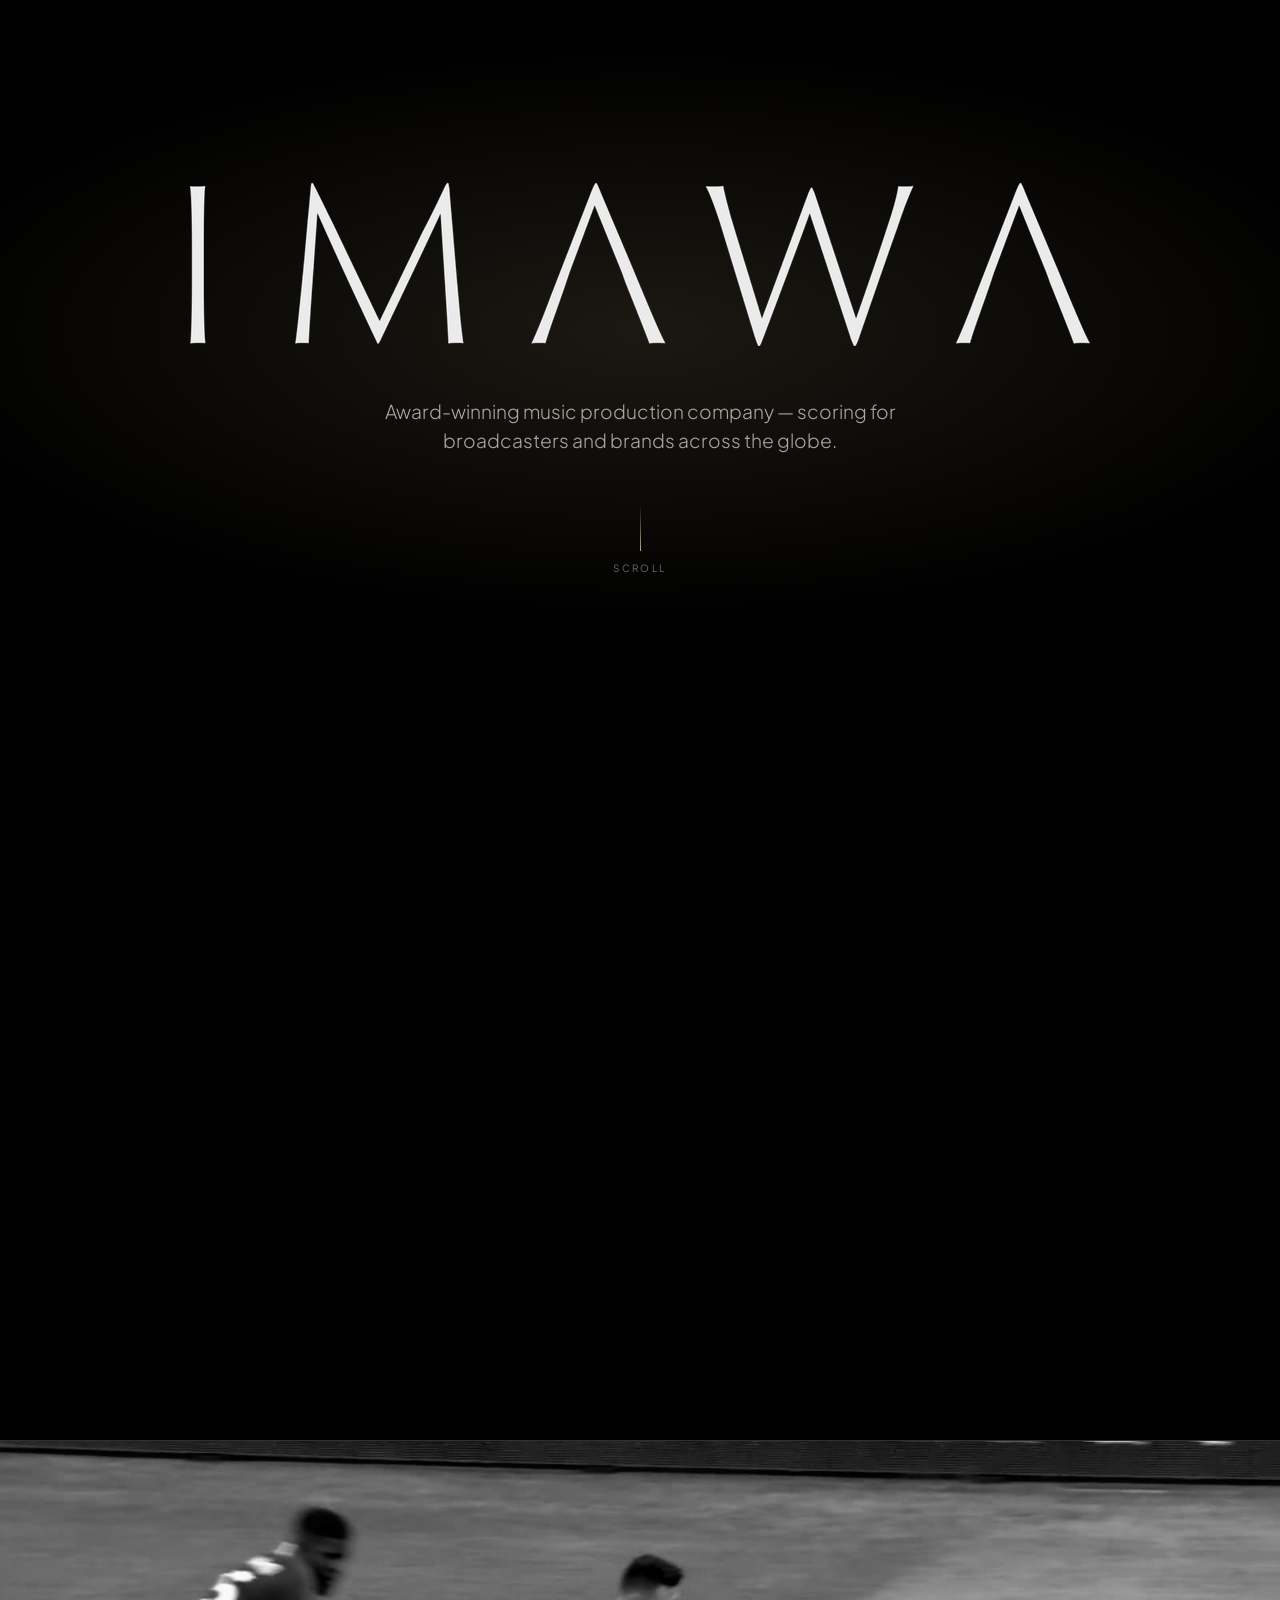
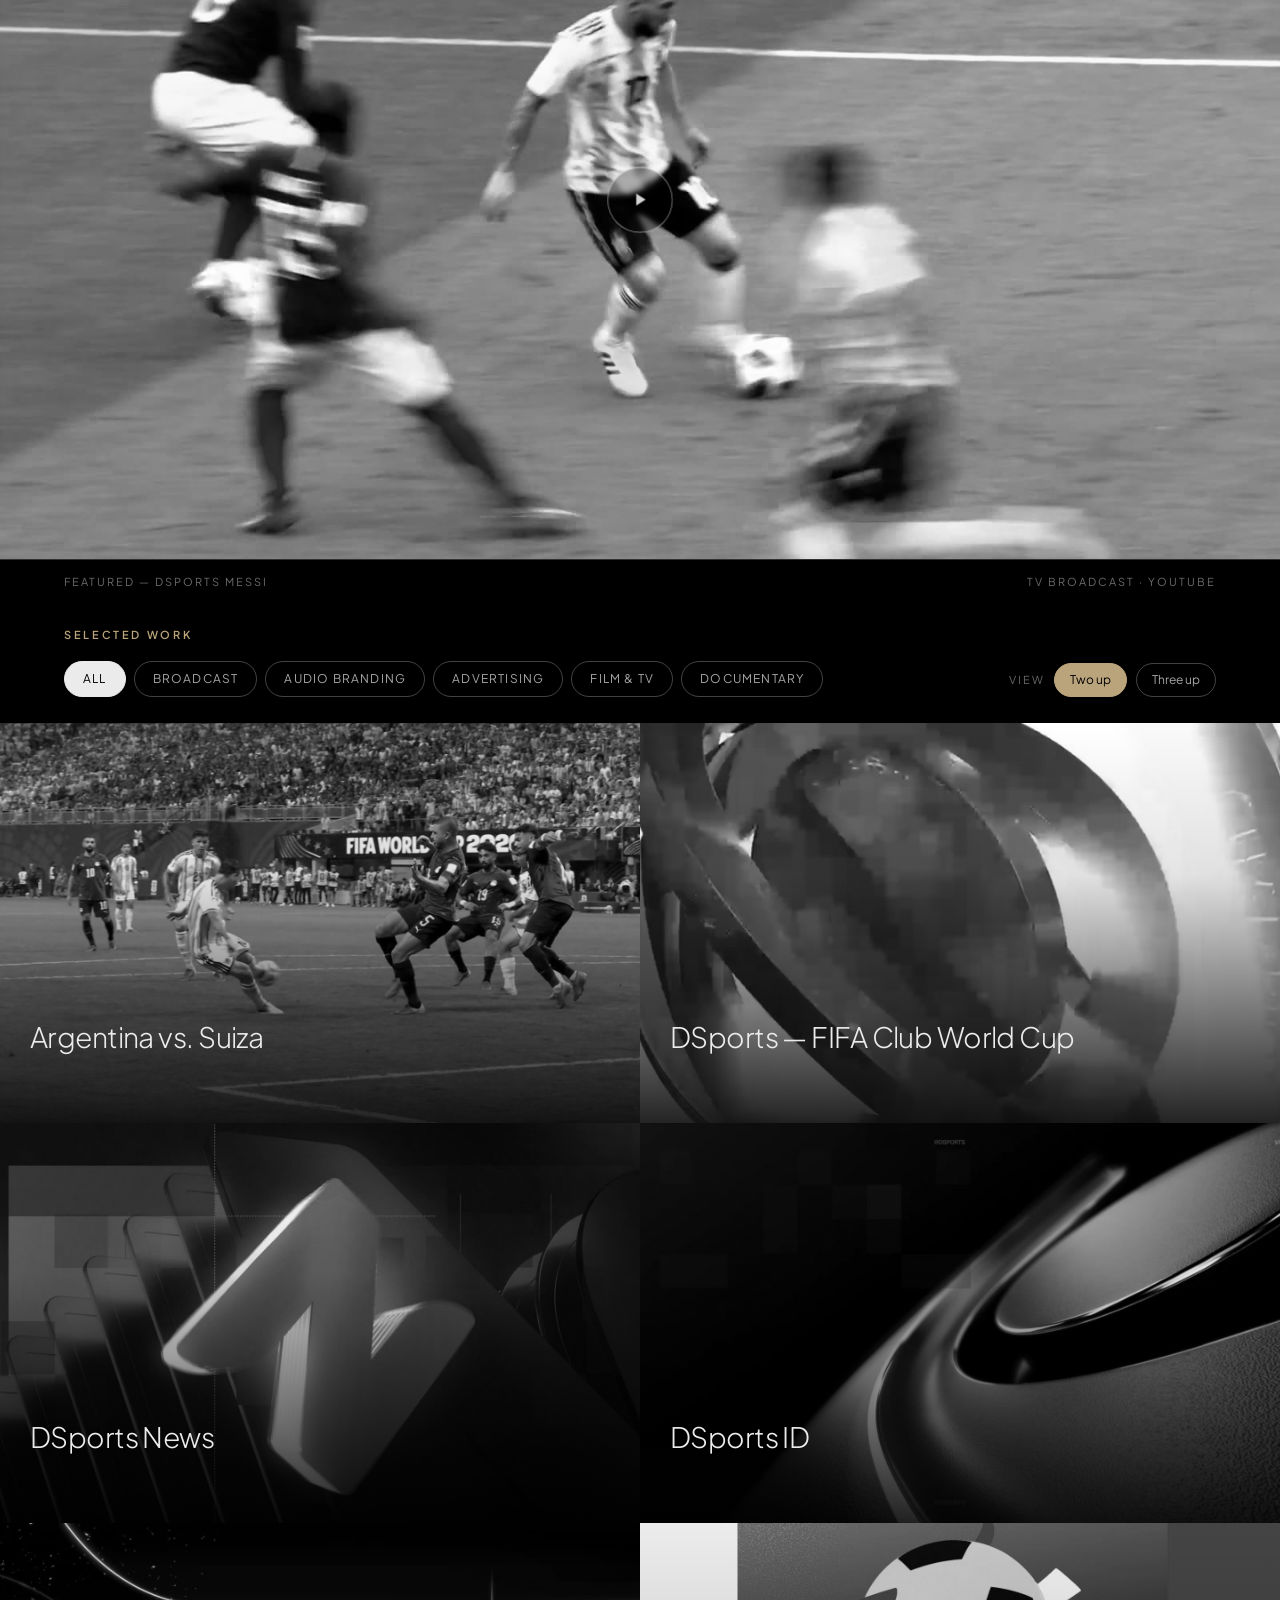
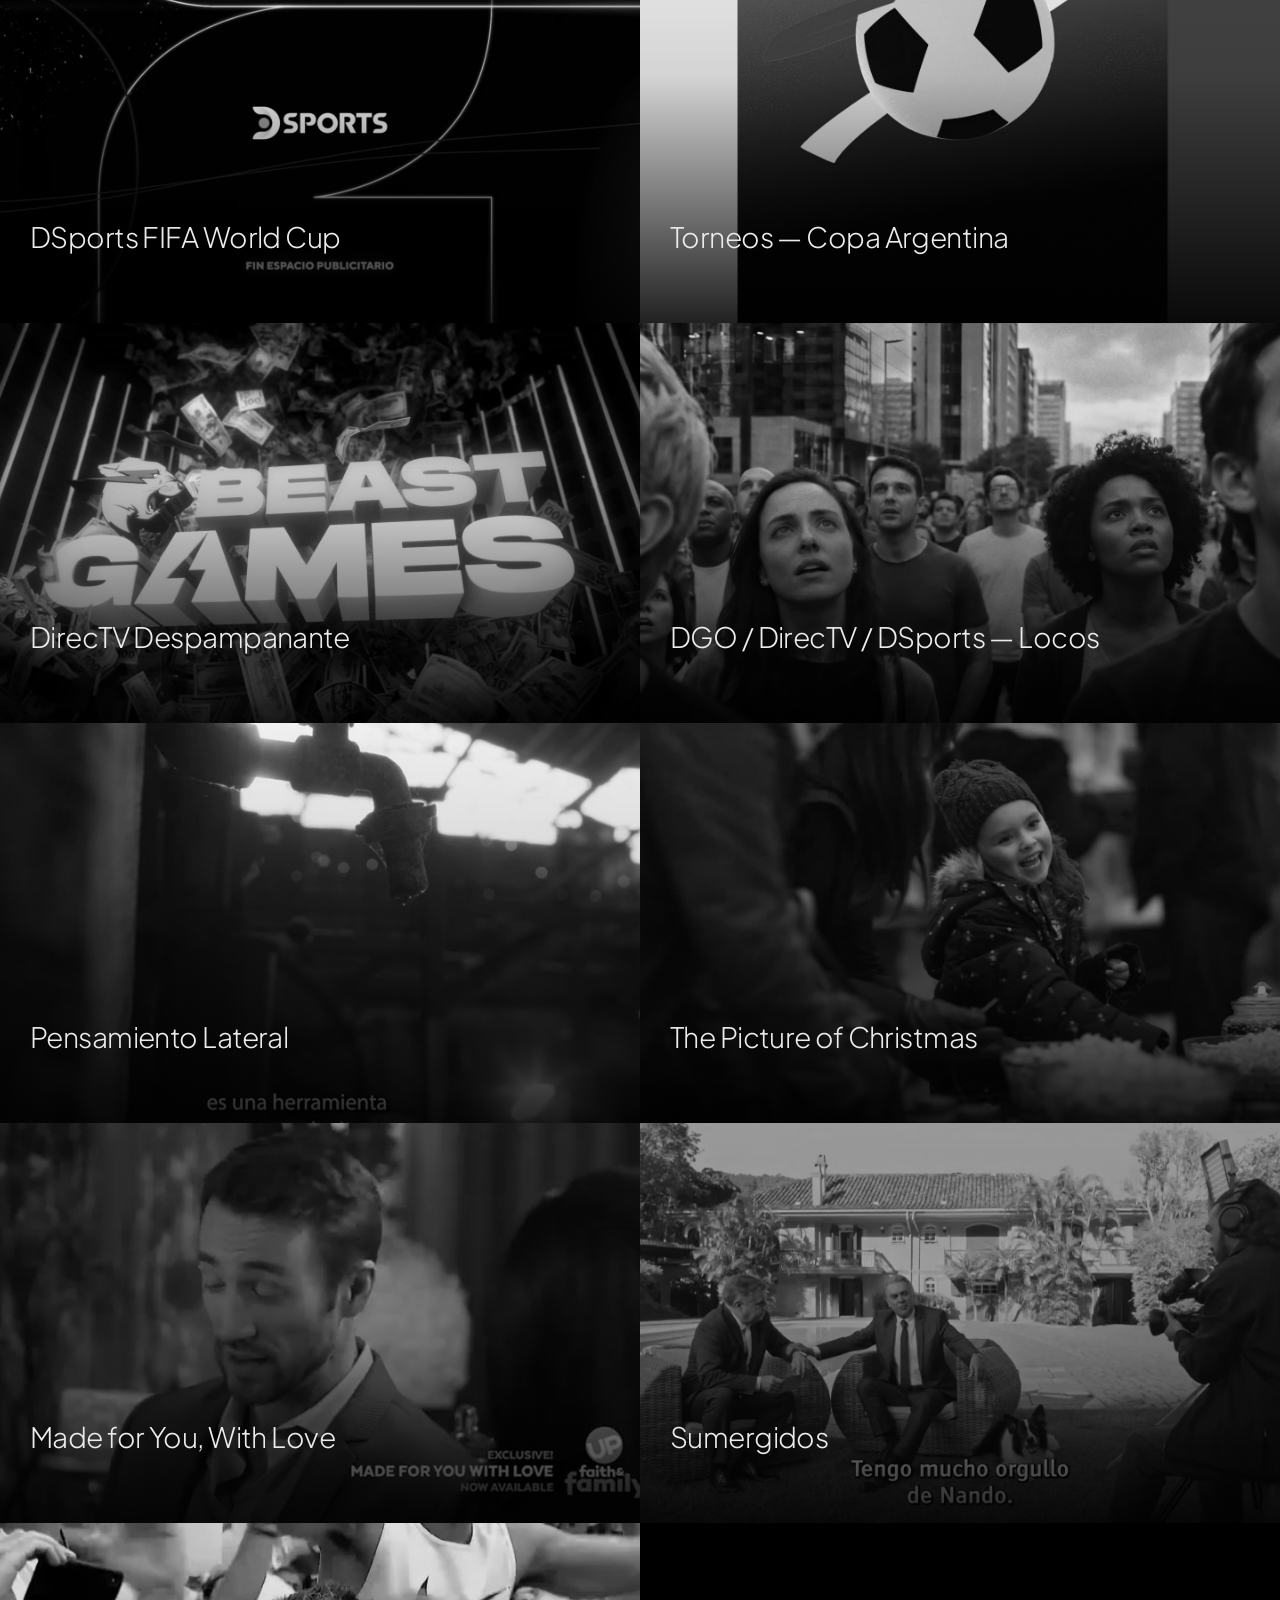
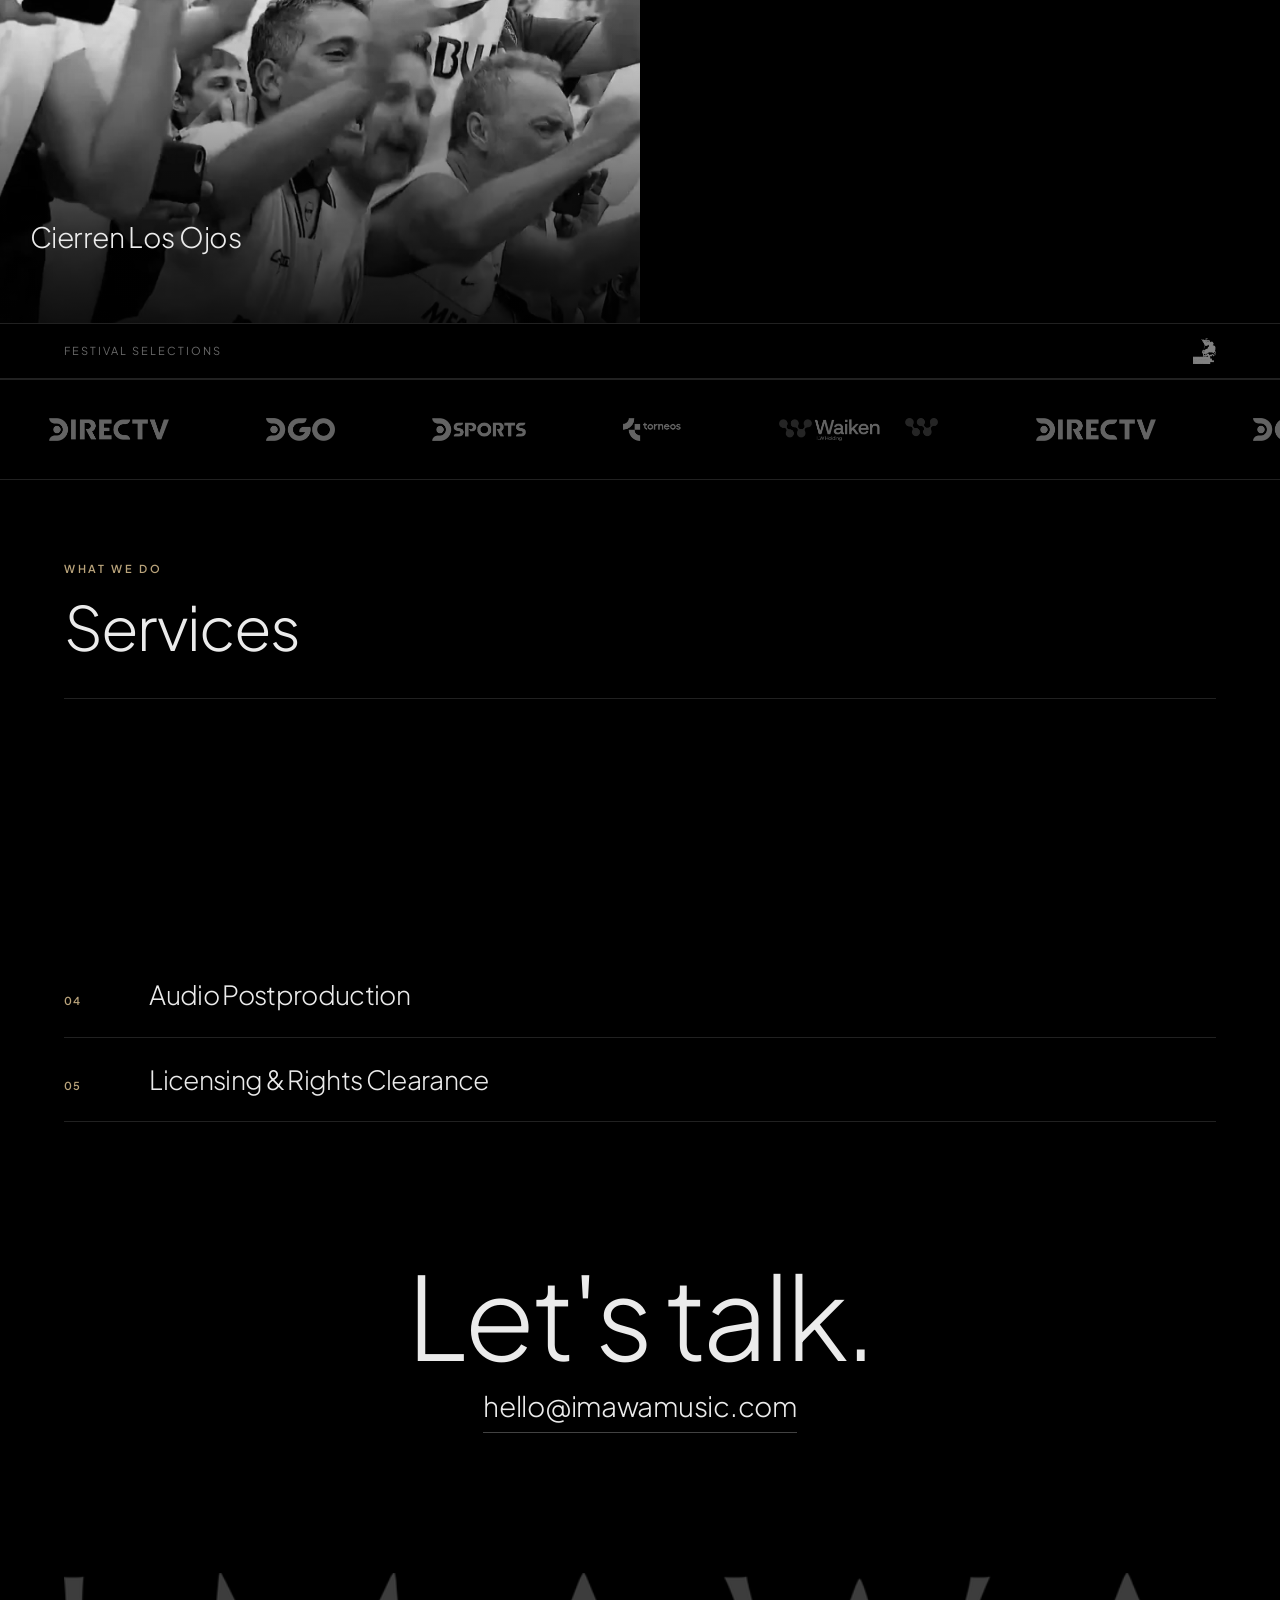
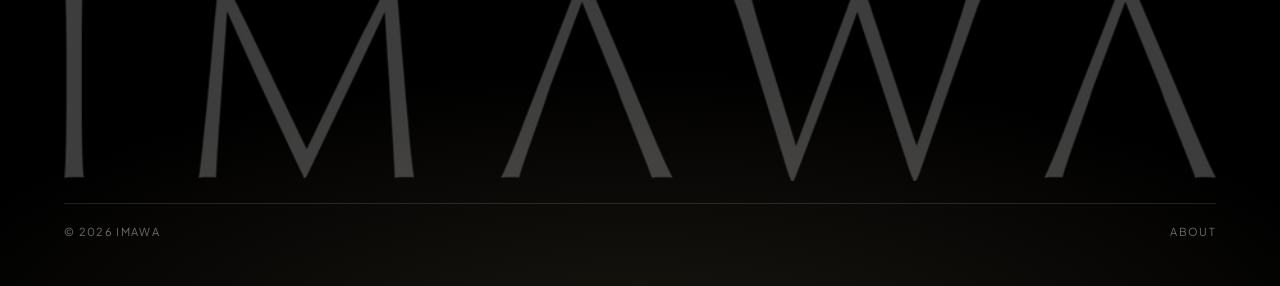
==== index.html @ 7e551fe4 "Sound control collapses to a pill and no longer opens the film Both faults came from one thing. The " ====
<!DOCTYPE html>
<html lang="en">
<head>
<meta charset="utf-8">
<meta name="viewport" content="width=device-width, initial-scale=1, viewport-fit=cover">
<title>IMAWA — Born from entertainment.</title>
<meta name="description" content="Award-winning music production company — scoring for broadcasters and brands across the globe.">
<link rel="preconnect" href="https://fonts.googleapis.com">
<link rel="preconnect" href="https://fonts.gstatic.com" crossorigin>
<link href="https://fonts.googleapis.com/css2?family=Plus+Jakarta+Sans:wght@300;400;500;600&display=swap" rel="stylesheet">
<link rel="stylesheet" href="css/style.css">
</head>
<body>
<a class="skip" href="#main">Skip to content</a>

<header class="hdr is-top">
  <div class="hdr-in">
    <a class="logo" href="/" aria-label="IMAWA — home"><img src="assets/imawa-logo-light.png" alt="IMAWA"></a>
    <nav class="nav" id="nav">
      <a class="mlink" href="#work"><span data-t="Work">Work</span></a>
      <a class="mlink" href="#services"><span data-t="Services">Services</span></a>
      <a class="mlink" href="/about"><span data-t="About">About</span></a>
      <a class="mlink" href="#contact"><span data-t="Contact">Contact</span></a>
    </nav>
    <button class="burger" aria-label="Menu" aria-controls="nav" aria-expanded="false"><span></span></button>
  </div>
</header>

<main id="main">

  <!-- intro: the mark rises out and the headline takes its place in the very
       same spot, so the screen is never empty between the two -->
  <section class="intro" id="intro">
    <div class="intro__inner">
      <div class="intro__swap">
        <img class="intro__logo" id="introLogo" src="assets/imawa-logo-light.png" alt="IMAWA">
        <h1 class="intro__head" id="introHead"><span class="line"><i>Born from</i></span><span class="line"><i>entertainment.</i></span></h1>
      </div>
      <p class="intro__sub">Award-winning music production company — scoring for broadcasters and brands across the globe.</p>
      <a class="scrolldown" href="#work"><i></i>Scroll</a>
    </div>
  </section>


  <section class="reel" aria-label="Featured work">
    <button class="reel__frame card" type="button" data-yt="ZChYJSojy2I"
            data-title="DSports Messi" aria-label="Play DSports Messi">
      <img src="media/thumbs/messi.jpg" alt="DSports Messi" width="1600" height="900">
      <span class="card__play" aria-hidden="true"></span>
      <span class="reel__sound" aria-hidden="true">Sound</span>
    </button>
    <div class="wrap">
      <div class="reel__cap"><span>Featured — DSports Messi</span><span>TV Broadcast · YouTube</span></div>
    </div>
  </section>

  <section class="sec sec--flush" id="work">
    <div class="wrap">
      <p class="eyebrow">Selected work</p>
      <div class="workbar">
        <ul class="chips">
          <li><button class="chip" data-filter="all" aria-pressed="true">All</button></li>
          <li><button class="chip" data-filter="broadcast" aria-pressed="false">Broadcast</button></li>
          <li><button class="chip" data-filter="branding" aria-pressed="false">Audio Branding</button></li>
          <li><button class="chip" data-filter="advertising" aria-pressed="false">Advertising</button></li>
          <li><button class="chip" data-filter="film" aria-pressed="false">Film &amp; TV</button></li>
          <li><button class="chip" data-filter="documentary" aria-pressed="false">Documentary</button></li>
        </ul>
        <div class="viewbar">
          <span class="lbl2">View</span>
          <button class="vbtn" data-view-set="2" aria-pressed="true">Two up</button>
          <button class="vbtn" data-view-set="3" aria-pressed="false">Three up</button>
        </div>
      </div>
    </div>
    <div class="grid" data-view="2">
      <button class="card" data-cat="broadcast" data-file="media/video/argentina-suiza.mp4" data-title="Argentina vs. Suiza" type="button" aria-label="Play Argentina vs. Suiza">
        <div class="card__media">
          <img src="media/thumbs/argentina-suiza.jpg" alt="Argentina vs. Suiza" loading="lazy" width="1600" height="900">
          <span class="card__play" aria-hidden="true"></span>
          <div class="card__ov">
            <h3>Argentina vs. Suiza</h3>
            <ul class="tags"><li class="tag">TV Broadcast</li><li class="tag card__src">Play</li></ul>
          </div>
        </div>
      </button>
      <button class="card" data-cat="broadcast" data-yt="Z5FRjGryrbg" data-title="DSports — FIFA Club World Cup" type="button" aria-label="Play DSports — FIFA Club World Cup">
        <div class="card__media">
          <img src="media/thumbs/fifa-club-world-cup.jpg" alt="DSports — FIFA Club World Cup" loading="lazy" width="1600" height="900">
          <span class="card__play" aria-hidden="true"></span>
          <div class="card__ov">
            <h3>DSports — FIFA Club World Cup</h3>
            <ul class="tags"><li class="tag">TV Opening</li><li class="tag card__src">YouTube</li></ul>
          </div>
        </div>
      </button>
      <button class="card" data-cat="broadcast" data-file="media/video/dsports-news.mp4" data-title="DSports News" type="button" aria-label="Play DSports News">
        <div class="card__media">
          <img src="media/thumbs/dsports-news.jpg" alt="DSports News" loading="lazy" width="1600" height="900">
          <span class="card__play" aria-hidden="true"></span>
          <div class="card__ov">
            <h3>DSports News</h3>
            <ul class="tags"><li class="tag">TV Opening</li><li class="tag card__src">Play</li></ul>
          </div>
        </div>
      </button>
      <button class="card" data-cat="branding" data-yt="RE9K9yMM0rM" data-title="DSports ID" type="button" aria-label="Play DSports ID">
        <div class="card__media">
          <img src="media/thumbs/dsports-id.jpg" alt="DSports ID" loading="lazy" width="1600" height="900">
          <span class="card__play" aria-hidden="true"></span>
          <div class="card__ov">
            <h3>DSports ID</h3>
            <ul class="tags"><li class="tag">Audio Branding</li><li class="tag card__src">YouTube</li></ul>
          </div>
        </div>
      </button>
      <button class="card" data-cat="branding" data-file="media/video/fifa-world-cup.mp4" data-title="DSports FIFA World Cup" type="button" aria-label="Play DSports FIFA World Cup">
        <div class="card__media">
          <img src="media/thumbs/fifa-world-cup.jpg" alt="DSports FIFA World Cup" loading="lazy" width="1600" height="900">
          <span class="card__play" aria-hidden="true"></span>
          <div class="card__ov">
            <h3>DSports FIFA World Cup</h3>
            <ul class="tags"><li class="tag">Audio Branding</li><li class="tag card__src">Play</li></ul>
          </div>
        </div>
      </button>
      <button class="card" data-cat="branding" data-yt="ahk0vo3jMoA" data-title="Torneos — Copa Argentina" type="button" aria-label="Play Torneos — Copa Argentina">
        <div class="card__media">
          <img src="media/thumbs/copa-argentina.jpg" alt="Torneos — Copa Argentina" loading="lazy" width="1600" height="900">
          <span class="card__play" aria-hidden="true"></span>
          <div class="card__ov">
            <h3>Torneos — Copa Argentina</h3>
            <ul class="tags"><li class="tag">Audio Branding</li><li class="tag card__src">YouTube</li></ul>
          </div>
        </div>
      </button>
      <button class="card" data-cat="advertising" data-yt="cel3TVgmxgU" data-title="DirecTV Despampanante" type="button" aria-label="Play DirecTV Despampanante">
        <div class="card__media">
          <img src="media/thumbs/despampanante.jpg" alt="DirecTV Despampanante" loading="lazy" width="1600" height="900">
          <span class="card__play" aria-hidden="true"></span>
          <div class="card__ov">
            <h3>DirecTV Despampanante</h3>
            <ul class="tags"><li class="tag">Advertising</li><li class="tag card__src">YouTube</li></ul>
          </div>
        </div>
      </button>
      <button class="card" data-cat="advertising" data-yt="OkRHaE498dk" data-title="DGO / DirecTV / DSports — Locos" type="button" aria-label="Play DGO / DirecTV / DSports — Locos">
        <div class="card__media">
          <img src="media/thumbs/locos.jpg" alt="DGO / DirecTV / DSports — Locos" loading="lazy" width="1600" height="900">
          <span class="card__play" aria-hidden="true"></span>
          <div class="card__ov">
            <h3>DGO / DirecTV / DSports — Locos</h3>
            <ul class="tags"><li class="tag">Advertising</li><li class="tag card__src">YouTube</li></ul>
          </div>
        </div>
      </button>
      <button class="card" data-cat="film" data-yt="pWx0JCC5JpU" data-title="Pensamiento Lateral" type="button" aria-label="Play Pensamiento Lateral">
        <div class="card__media">
          <img src="media/thumbs/pensamiento-lateral.jpg" alt="Pensamiento Lateral" loading="lazy" width="1600" height="900">
          <span class="card__play" aria-hidden="true"></span>
          <div class="card__ov">
            <h3>Pensamiento Lateral</h3>
            <ul class="tags"><li class="tag">Feature Film</li><li class="tag card__src">YouTube</li></ul>
          </div>
        </div>
      </button>
      <button class="card" data-cat="film" data-yt="lc0XmNuHwxA" data-title="The Picture of Christmas" type="button" aria-label="Play The Picture of Christmas">
        <div class="card__media">
          <img src="media/thumbs/picture-of-christmas.jpg" alt="The Picture of Christmas" loading="lazy" width="1600" height="900">
          <span class="card__play" aria-hidden="true"></span>
          <div class="card__ov">
            <h3>The Picture of Christmas</h3>
            <ul class="tags"><li class="tag">Film Scoring</li><li class="tag card__src">YouTube</li></ul>
          </div>
        </div>
      </button>
      <button class="card" data-cat="film" data-yt="mQRmROvIq9k" data-title="Made for You, With Love" type="button" aria-label="Play Made for You, With Love">
        <div class="card__media">
          <img src="media/thumbs/made-for-you.jpg" alt="Made for You, With Love" loading="lazy" width="1600" height="900">
          <span class="card__play" aria-hidden="true"></span>
          <div class="card__ov">
            <h3>Made for You, With Love</h3>
            <ul class="tags"><li class="tag">Film Scoring</li><li class="tag card__src">YouTube</li></ul>
          </div>
        </div>
      </button>
      <button class="card" data-cat="film" data-yt="Y4rCLxl-Mi4" data-title="Sumergidos" type="button" aria-label="Play Sumergidos">
        <div class="card__media">
          <img src="media/thumbs/sumergidos.jpg" alt="Sumergidos" loading="lazy" width="1600" height="900">
          <span class="card__play" aria-hidden="true"></span>
          <div class="card__ov">
            <h3>Sumergidos</h3>
            <ul class="tags"><li class="tag">TV Series</li><li class="tag card__src">YouTube</li></ul>
          </div>
        </div>
      </button>
      <button class="card" data-cat="documentary" data-yt="jg7Qz6Mv8ro" data-title="Cierren Los Ojos" type="button" aria-label="Play Cierren Los Ojos">
        <div class="card__media">
          <img src="media/thumbs/cierren-los-ojos.jpg" alt="Cierren Los Ojos" loading="lazy" width="1600" height="900">
          <span class="card__play" aria-hidden="true"></span>
          <div class="card__ov">
            <h3>Cierren Los Ojos</h3>
            <ul class="tags"><li class="tag">Documentary</li><li class="tag card__src">YouTube</li></ul>
          </div>
        </div>
      </button>
    </div>

    <!-- The Mar del Plata flyer is hidden for now and opens in the lightbox
         instead, from the festival mark on the right. To show it inline again,
         restore the <img class="fest__img"> line inside this block. -->
    <div class="fest">
      <button class="fest__trigger" type="button"
              data-img="media/fest-mardelplata.jpg"
              data-title="40º Festival Internacional de Cine de Mar del Plata"
              aria-label="View the Mar del Plata festival selection">
        <span class="fest__label">Festival selections</span>
        <img class="fest__mark" src="assets/logos/moscu.png" width="161" height="180"
             alt="Moscow International Film Festival">
      </button>
    </div>
  </section>

  <div class="logos" aria-label="Selected clients">
    <div class="logos__track" id="logoTrack"></div>
  </div>

  <section class="sec sec--black" id="services">
    <div class="wrap">
      <p class="eyebrow">What we do</p>
      <h2 class="h2">Services</h2>
      <ul class="svc">
        <li class="rv"><div class="row"><span class="n">01</span><span class="t">Original Music / Film Scoring</span></div></li>
        <li class="rv"><div class="row"><span class="n">02</span><span class="t">Audiobranding</span></div></li>
        <li class="rv"><div class="row"><span class="n">03</span><span class="t">Sound Design</span></div></li>
        <li class="rv"><div class="row"><span class="n">04</span><span class="t">Audio Postproduction</span></div></li>
        <li class="rv"><div class="row"><span class="n">05</span><span class="t">Licensing &amp; Rights Clearance</span></div></li>
      </ul>
    </div>
  </section>

  <!-- HIDDEN FOR NOW - "How we work" (Listen / Understand / Design / Test / Deliver).
       Styles for .steps are still in style.css; uncomment this block to bring it back.
  <section class="sec">
    <div class="wrap">
      <p class="eyebrow">How we work</p>
      <h2 class="h2">We listen, we understand,<br>we design, we test, we deliver.</h2>
      <div class="steps">
        <div class="step rv"><span class="n">01</span><h3>Listen</h3></div>
        <div class="step rv"><span class="n">02</span><h3>Understand</h3></div>
        <div class="step rv"><span class="n">03</span><h3>Design</h3></div>
        <div class="step rv"><span class="n">04</span><h3>Test</h3></div>
        <div class="step rv"><span class="n">05</span><h3>Deliver</h3></div>
      </div>
    </div>
  </section>
  -->

  <section class="contact" id="contact">
    <div class="wrap">
      <h2>Let's talk.</h2>
      <a class="mailto" href="mailto:hello@imawamusic.com">hello@imawamusic.com</a>
      <div class="markmask"><img class="contact__mark rv" src="assets/imawa-logo-light.png" alt=""></div>
      <div class="ftr-btm">
        <span>© <span id="yr">2026</span> IMAWA</span>
        <span><a href="/about">About</a></span>
      </div>
    </div>
  </section>
</main>

<div class="lb" id="lb" role="dialog" aria-modal="true" aria-label="Media viewer">
  <div class="lb__inner">
    <div class="lb__head">
      <p class="lb__title" id="lbTitle"></p>
      <button class="lb__close" id="lbClose" aria-label="Close"><i aria-hidden="true"></i></button>
    </div>
    <div class="lb__box"><div id="lbSlot"></div></div>
  </div>
</div>

<script src="js/main.js"></script>
<script>document.getElementById('yr').textContent=new Date().getFullYear()</script>
</body>
</html>
---- css/style.css ----
/* IMAWA — dark-first. Post-delivery 1 (02/09).
   Brief: less "skincare", more entertainment production.
   Blacker grounds, bigger logo, smaller headline, immediate visual impact. */

:root{
  --black:#000000;
  --ink-900:#0A0A0A;
  --ink-800:#111111;
  --ink-700:#181818;
  --line:rgba(235,235,235,.14);
  --line-2:rgba(235,235,235,.28);

  --cream:#BAA47B;
  --cream-soft:#D6C7A8;
  --paper:#EBEBEB;
  --paper-70:rgba(235,235,235,.70);
  --paper-45:rgba(235,235,235,.45);

  --font:"Plus Jakarta Sans",-apple-system,BlinkMacSystemFont,"Segoe UI",Helvetica,Arial,sans-serif;
  --pad:clamp(20px,5vw,72px);
  --maxw:1560px;
  --ease:cubic-bezier(.22,.61,.36,1);
}

*,*::before,*::after{box-sizing:border-box}
html{-webkit-text-size-adjust:100%;scroll-behavior:smooth;scroll-padding-top:72px}
body{margin:0;background:var(--ink-900);color:var(--paper);font-family:var(--font);
  font-weight:400;line-height:1.5;-webkit-font-smoothing:antialiased;overflow-x:hidden}
img,video{max-width:100%;display:block}
a{color:inherit;text-decoration:none}
button{font:inherit;color:inherit;background:none;border:0;cursor:pointer}
.wrap{max-width:var(--maxw);margin:0 auto;padding-inline:var(--pad)}
.skip{position:absolute;left:-9999px}
.skip:focus{left:12px;top:12px;background:var(--paper);color:var(--black);padding:10px 16px;z-index:200}

/* ================= header ================= */
.hdr{position:fixed;left:0;right:0;top:0;z-index:100;background:rgba(10,10,10,.72);
  backdrop-filter:blur(16px);border-bottom:1px solid var(--line);
  transition:transform .45s var(--ease)}
.hdr.is-hidden{transform:translateY(-100%)}
.hdr-in{display:flex;align-items:center;justify-content:space-between;gap:24px;
  max-width:var(--maxw);margin:0 auto;padding:15px var(--pad)}
/* logo noticeably bigger per the brief */
.logo img{height:20px;width:auto}
.nav{display:flex;align-items:center;gap:clamp(18px,2.6vw,40px)}
.mlink{position:relative;display:inline-block;overflow:hidden;vertical-align:top;
  font-size:13px;letter-spacing:.14em;text-transform:uppercase;line-height:1.4;height:1.4em}
.mlink span{display:block;transition:transform .45s var(--ease)}
.mlink span::after{content:attr(data-t);display:block;color:var(--cream)}
.mlink:hover span,.mlink:focus-visible span{transform:translateY(-1.4em)}
.mlink[aria-current="page"] span::after{color:var(--paper)}

.burger{display:none;width:34px;height:34px;align-items:center;justify-content:center}
.burger span{display:block;width:22px;height:1px;background:var(--paper);position:relative;
  transition:background .2s var(--ease)}
.burger span::before,.burger span::after{content:"";position:absolute;left:0;width:22px;height:1px;
  background:var(--paper);transition:transform .35s var(--ease),top .35s var(--ease)}
.burger span::before{top:-7px}.burger span::after{top:7px}
.burger[aria-expanded="true"] span{background:transparent}
.burger[aria-expanded="true"] span::before{top:0;transform:rotate(45deg)}
.burger[aria-expanded="true"] span::after{top:0;transform:rotate(-45deg)}

/* ================= hero ================= */
.hero{background:var(--black);padding:clamp(56px,11vh,120px) 0 clamp(34px,6vh,64px);
  position:relative;overflow:hidden}
/* faint texture, keeps the black from reading flat */
.hero::after{content:"";position:absolute;inset:0;pointer-events:none;opacity:.5;
  background:radial-gradient(120% 80% at 50% -10%,rgba(186,164,123,.13),transparent 62%)}
.hero .wrap{position:relative;z-index:1}
/* headline smaller than before, subheader sits under it */
.hero h1{margin:0;font-weight:300;letter-spacing:-.03em;line-height:1;
  font-size:clamp(3rem,11.5vw,10.5rem)}
/* optical alignment: pull each line left by its first glyph's side
   bearing, measured by render, so the ink lines up with the logo. */
.line{display:block;overflow:hidden;margin-left:calc(var(--lsb,0em) * -1)}
.line>i{display:block;font-style:normal;transform:translateY(102%);
  animation:riseIn .95s var(--ease) .15s forwards}
.line:nth-child(2)>i{animation-delay:.27s}
@keyframes riseIn{to{transform:translateY(0)}}
.hero__sub{margin:clamp(16px,2.2vw,24px) 0 0;max-width:52ch;
  font-size:clamp(.98rem,1.35vw,1.25rem);line-height:1.5;color:var(--paper-70);font-weight:300;
  opacity:0;animation:fadeUp .9s var(--ease) .4s forwards}
@keyframes fadeUp{from{opacity:0;transform:translateY(16px)}to{opacity:1;transform:none}}

/* ================= showreel ================= */
.reel{background:var(--black);padding:0 0 clamp(40px,7vh,80px)}
.reel__frame{position:relative;width:100%;aspect-ratio:16/9;overflow:hidden;
  background:var(--ink-800);border-top:1px solid var(--line);border-bottom:1px solid var(--line)}
.reel__frame video,.reel__frame img{width:100%;height:100%;object-fit:cover}
.reel__slot{position:absolute;inset:0;display:flex;flex-direction:column;gap:12px;
  align-items:center;justify-content:center;text-align:center;padding:24px;
  background:repeating-linear-gradient(45deg,#141414 0 18px,#181818 18px 36px);color:var(--paper-45)}
.reel__slot b{display:block;font-size:clamp(1rem,2vw,1.5rem);font-weight:300;color:var(--paper-70)}
.reel__slot span{font-size:11px;letter-spacing:.2em;text-transform:uppercase;color:var(--cream)}
.reel__cap{display:flex;flex-wrap:wrap;gap:10px;justify-content:space-between;
  margin-top:14px;font-size:11px;letter-spacing:.18em;text-transform:uppercase;color:var(--paper-45)}

/* ================= sections ================= */
.sec{padding:clamp(56px,9vh,110px) 0}
.sec--flush{padding-bottom:0}
.sec--black{background:var(--black)}
.eyebrow{font-size:11px;letter-spacing:.24em;text-transform:uppercase;color:var(--cream);
  margin:0 0 18px;font-weight:600}
.h2{margin:0 0 clamp(24px,3.4vw,42px);font-weight:300;letter-spacing:-.03em;
  line-height:1;font-size:clamp(1.9rem,5vw,3.8rem)}
.lede{font-size:clamp(1.05rem,1.9vw,1.6rem);font-weight:300;line-height:1.42;max-width:34ch;margin:0}

/* ================= selected work ================= */
.workbar{display:flex;flex-wrap:wrap;gap:22px;align-items:flex-end;
  justify-content:space-between;margin:0 0 26px}
.chips{display:flex;flex-wrap:wrap;gap:8px;margin:0;padding:0;list-style:none}
.chip{border:1px solid var(--line-2);border-radius:999px;padding:8px 18px;font-size:12px;
  letter-spacing:.1em;text-transform:uppercase;color:var(--paper-70);transition:.25s var(--ease)}
.chip:hover{border-color:var(--paper);color:var(--paper)}
.chip[aria-pressed="true"]{background:var(--paper);border-color:var(--paper);color:var(--black)}
.viewbar{display:flex;align-items:center;gap:9px}
.viewbar .lbl2{font-size:11px;letter-spacing:.18em;text-transform:uppercase;color:var(--paper-45)}
.vbtn{border:1px solid var(--line-2);border-radius:999px;padding:7px 15px;font-size:12px;
  color:var(--paper-70);transition:.25s var(--ease)}
.vbtn:hover{border-color:var(--paper);color:var(--paper)}
.vbtn[aria-pressed="true"]{background:var(--cream);border-color:var(--cream);color:var(--black)}

/* full-bleed, edge to edge, photos touching */
.grid{display:grid;gap:0;width:100%}
.grid[data-view="2"]{grid-template-columns:repeat(auto-fit,minmax(min(100%,560px),1fr))}
.grid[data-view="3"]{grid-template-columns:repeat(auto-fit,minmax(min(100%,380px),1fr))}
.card{position:relative;display:block;overflow:hidden;background:var(--ink-800)}
.card__media{position:relative;aspect-ratio:16/10;overflow:hidden}
.grid[data-view="3"] .card__media{aspect-ratio:4/3}
.card__media img{width:100%;height:100%;object-fit:cover;
  transition:transform .9s var(--ease),filter .6s var(--ease);filter:grayscale(1)}
.card:hover .card__media img{transform:scale(1.05);filter:grayscale(0)}
.ph{position:absolute;inset:0;display:flex;align-items:center;justify-content:center;
  background:repeating-linear-gradient(45deg,#141414 0 16px,#191919 16px 32px);
  color:var(--paper-45);font-size:11px;letter-spacing:.2em;text-transform:uppercase}
.card__ov{position:absolute;inset:0;display:flex;flex-direction:column;justify-content:flex-end;
  gap:10px;padding:clamp(18px,2.4vw,30px);
  background:linear-gradient(to top,rgba(0,0,0,.86),rgba(0,0,0,.10) 62%,transparent)}
.card__ov h3{margin:0;font-size:clamp(1.15rem,2.2vw,1.9rem);font-weight:300;letter-spacing:-.02em}
.tags{display:flex;flex-wrap:wrap;gap:6px;margin:0;padding:0;list-style:none;
  opacity:0;transform:translateY(8px);transition:.45s var(--ease)}
.card:hover .tags{opacity:1;transform:none}
.tag{font-size:10px;letter-spacing:.14em;text-transform:uppercase;
  border:1px solid var(--line-2);border-radius:999px;padding:4px 10px;color:var(--paper-70)}
.card.is-hidden{display:none}

/* ================= services ================= */
.svc{list-style:none;margin:0;padding:0;border-top:1px solid var(--line)}
.svc li{border-bottom:1px solid var(--line)}
.svc .row{display:flex;align-items:baseline;gap:clamp(16px,4vw,56px);
  padding:clamp(20px,3.2vw,34px) 0;transition:padding-left .45s var(--ease)}
.svc li:hover .row{padding-left:16px}
.svc li:hover .t{color:var(--cream)}
.svc .n{font-size:11px;color:var(--cream);font-weight:600;min-width:34px;letter-spacing:.1em}
.svc .t{font-size:clamp(1.3rem,3.4vw,2.5rem);font-weight:300;letter-spacing:-.025em;
  flex:1;min-width:0;transition:color .35s var(--ease)}

/* ================= how we work ================= */
.steps{display:grid;gap:0;margin-top:10px;background:var(--black);
  grid-template-columns:repeat(auto-fit,minmax(min(100%,180px),1fr));
  border-top:1px solid var(--line)}
.step{background:var(--black);padding:clamp(22px,3vw,36px);
  border-bottom:1px solid var(--line);border-right:1px solid var(--line);
  transition:background .4s var(--ease)}
.step:hover{background:var(--ink-700)}
.step .n{font-size:11px;letter-spacing:.2em;color:var(--cream);font-weight:600}
.step h3{margin:12px 0 0;font-size:clamp(1.15rem,2.3vw,1.65rem);
  font-weight:300;letter-spacing:-.02em;color:var(--paper)}

/* ================= client logos ================= */
.logos{overflow:hidden;padding:clamp(24px,3vw,38px) 0;
  border-block:1px solid var(--line);background:var(--black)}
.logos__track{display:flex;align-items:center;width:max-content;
  animation:logoslide 42s linear infinite}
.logos__track img{height:clamp(15px,1.8vw,24px);width:auto;
  margin-inline:clamp(24px,3.8vw,58px);opacity:.42;
  transition:opacity .4s var(--ease)}
.logos__track img:hover{opacity:1}
.logos:hover .logos__track{animation-play-state:paused}
@keyframes logoslide{to{transform:translateX(-50%)}}

/* ================= contact ================= */
.contact{background:var(--black);padding:clamp(64px,11vh,130px) 0 clamp(30px,5vh,56px);
  text-align:center;position:relative;overflow:hidden}
.contact::after{content:"";position:absolute;inset:0;pointer-events:none;
  background:radial-gradient(100% 70% at 50% 110%,rgba(186,164,123,.14),transparent 60%)}
.contact .wrap{position:relative;z-index:1}
.contact h2{margin:0;font-weight:300;letter-spacing:-.035em;line-height:1;
  font-size:clamp(2.6rem,9vw,7.5rem)}
.contact .inq{margin:clamp(26px,4vw,42px) 0 0;font-size:11px;letter-spacing:.24em;
  text-transform:uppercase;color:var(--cream)}
.mailto{display:inline-block;margin-top:12px;font-size:clamp(1.05rem,2.4vw,1.75rem);
  font-weight:300;letter-spacing:-.01em;border-bottom:1px solid var(--line-2);
  padding-bottom:5px;transition:border-color .35s var(--ease),color .35s var(--ease)}
.mailto:hover{border-color:var(--cream);color:var(--cream)}
/* oversized wordmark closing the page */
.contact__mark{display:block;width:100%;
  margin:clamp(52px,9vw,104px) 0 0;opacity:.26}
.ftr-btm{display:flex;flex-wrap:wrap;gap:14px;justify-content:space-between;
  margin-top:clamp(34px,5vw,56px);padding-top:20px;border-top:1px solid var(--line);
  font-size:11px;letter-spacing:.12em;text-transform:uppercase;color:var(--paper-45)}

/* ================= about page ================= */
.prose{max-width:62ch;margin-inline:auto}
.prose p{font-size:clamp(1rem,1.35vw,1.15rem);line-height:1.7;color:var(--paper-70);margin:0 0 1.2em}
.prose p.big{font-size:clamp(1.2rem,2.2vw,1.65rem);color:var(--paper);font-weight:300;line-height:1.4}
.centered{text-align:center}

/* ================= reveal ================= */
.rv{opacity:0;transform:translateY(22px);
  transition:opacity .8s var(--ease),transform .8s var(--ease)}
.rv.in{opacity:1;transform:none}

/* ================= mobile ================= */
@media (max-width:900px){
  .nav{position:fixed;left:0;right:0;top:var(--navtop,58px);bottom:0;background:var(--ink-900);
    flex-direction:column;align-items:stretch;gap:0;padding:10px var(--pad) 40px;
    overflow-y:auto;transform:translateX(100%);transition:transform .45s var(--ease);
    display:flex;visibility:hidden}
  .nav.open{transform:translateX(0);visibility:visible}
  .mlink{height:auto;overflow:visible;font-size:17px;padding:18px 0;
    border-bottom:1px solid var(--line)}
  .mlink span::after{display:none}
  .mlink:hover span,.mlink:focus-visible span{transform:none}
  .burger{display:flex}
  body.nav-open{overflow:hidden}
  .svc .row{flex-direction:column;gap:6px}
  .workbar{gap:16px}
}
@media (prefers-reduced-motion:reduce){
  *{animation:none!important;transition:none!important;scroll-behavior:auto!important}
  .rv{opacity:1;transform:none}
  .line>i{transform:none}
  .hero__sub{opacity:1}
  .tags{opacity:1;transform:none}
}

/* ======================================================================
   POST-DELIVERY 2 — intro curtain, lightbox, festival banner
   ====================================================================== */

/* ---------- intro curtain ---------- */
.intro{height:170svh;position:relative;background:var(--black)}
.intro__inner{position:sticky;top:0;height:100svh;display:flex;flex-direction:column;
  align-items:center;justify-content:center;gap:clamp(20px,3vw,34px);
  padding:0 var(--pad);text-align:center;overflow:hidden}
.intro__inner::after{content:"";position:absolute;inset:0;pointer-events:none;
  background:radial-gradient(90% 60% at 50% 45%,rgba(186,164,123,.15),transparent 65%)}
.intro__logo{position:relative;z-index:1;width:min(78vw,900px);
  transform-origin:center center;will-change:transform,opacity}
.intro__sub{position:relative;z-index:1;margin:0;max-width:44ch;
  font-size:clamp(.95rem,1.5vw,1.3rem);font-weight:300;line-height:1.5;color:var(--paper-70);
  will-change:opacity}
.scrolldown{position:relative;z-index:1;display:flex;flex-direction:column;align-items:center;
  gap:10px;margin-top:clamp(8px,2vw,20px);font-size:10px;letter-spacing:.24em;
  text-transform:uppercase;color:var(--paper-45);will-change:opacity}
.scrolldown:hover{color:var(--cream)}
.scrolldown i{display:block;width:1px;height:46px;background:linear-gradient(to bottom,
  transparent,var(--cream));position:relative;overflow:hidden}
.scrolldown i::after{content:"";position:absolute;left:0;top:-46px;width:1px;height:46px;
  background:linear-gradient(to bottom,transparent,var(--paper));
  animation:dropline 1.9s var(--ease) infinite}
@keyframes dropline{0%{transform:translateY(0)}60%,100%{transform:translateY(92px)}}
/* header logo fades in as the intro mark lands in the bar */
.hdr .logo img{opacity:var(--logo-op,1);transition:opacity .25s linear}

/* ---------- headline: 30% smaller than before ---------- */
.hero h1{font-size:clamp(2.1rem,8vw,7.35rem)}

/* ---------- services: smaller, no hover (they link nowhere) ---------- */
.svc .t{font-size:clamp(1.05rem,2.2vw,1.65rem)}
.svc .row{padding:clamp(14px,2vw,22px) 0}
.svc li:hover .row{padding-left:0}
.svc li:hover .t{color:inherit}

/* ---------- work cards become play triggers ---------- */
.card{cursor:pointer;border:0;padding:0;text-align:left;width:100%;font:inherit;color:inherit}
.card__play{position:absolute;left:50%;top:50%;width:clamp(44px,4.5vw,64px);aspect-ratio:1;
  transform:translate(-50%,-50%) scale(.85);border-radius:50%;
  border:1px solid rgba(235,235,235,.6);background:rgba(0,0,0,.30);backdrop-filter:blur(3px);
  display:grid;place-items:center;opacity:0;transition:.45s var(--ease);z-index:2}
.card:hover .card__play,.card:focus-visible .card__play{opacity:1;transform:translate(-50%,-50%) scale(1)}
.card__play::after{content:"";border-left:11px solid var(--paper);
  border-top:7px solid transparent;border-bottom:7px solid transparent;margin-left:3px}
.card__src{font-size:10px;letter-spacing:.14em;text-transform:uppercase;color:var(--cream)}

/* ---------- festival banner inside work ---------- */
.fest{margin-top:clamp(28px,4vw,52px);border-top:1px solid var(--line);
  border-bottom:1px solid var(--line);background:var(--black)}
.fest__img{width:100%;height:auto;display:block;opacity:.85;
  transition:opacity .5s var(--ease)}
.fest:hover .fest__img{opacity:1}
.fest__cap{display:flex;flex-wrap:wrap;align-items:center;gap:16px;justify-content:space-between;
  padding:14px var(--pad);font-size:11px;letter-spacing:.18em;text-transform:uppercase;
  color:var(--paper-45)}
.fest__cap img{height:26px;width:auto;opacity:.6}

/* ---------- lightbox ---------- */
.lb{position:fixed;inset:0;z-index:300;display:none;background:rgba(0,0,0,.95);
  padding:max(4vmin,54px) 4vmin 4vmin}
.lb.open{display:grid;place-items:center}
.lb__box{width:min(96vw,1360px);aspect-ratio:16/9;background:#000;position:relative}
.lb__box iframe,.lb__box video{position:absolute;inset:0;width:100%;height:100%;border:0}
.lb__close{position:absolute;top:14px;right:16px;z-index:310;width:44px;height:44px;
  border:1px solid var(--line-2);border-radius:50%;display:grid;place-items:center;
  color:var(--paper);font-size:20px;line-height:1;transition:.25s var(--ease)}
.lb__close:hover{background:var(--paper);color:var(--black)}
.lb__title{position:absolute;left:0;right:64px;top:-34px;font-size:12px;letter-spacing:.14em;
  text-transform:uppercase;color:var(--paper-45)}
body.lb-open{overflow:hidden}

@media (prefers-reduced-motion:reduce){
  .intro{height:auto}
  .intro__inner{position:static;height:auto;padding-block:clamp(60px,12vh,120px)}
  .scrolldown i::after{animation:none}
}


/* ======================================================================
   POST-DELIVERY 3 — nav hidden on arrival, centred hero
   ====================================================================== */

/* nav bar is absent on load; it drops in once the mark has landed */
.hdr.is-top{transform:translateY(-100%)}

/* the travelling mark rides above the bar it is heading into */
.intro__inner{z-index:120}
.intro{height:150svh}

/* hero now occupies the middle of the screen, where the mark started */
.hero{min-height:100svh;display:grid;place-items:center;
  padding:clamp(40px,8vh,96px) 0;text-align:center}
.hero .wrap{width:100%}
.hero h1{margin-inline:auto}
/* centred text: no side-bearing pull, it would throw the centring off */
.line{margin-left:0}
.hero__sub{margin:clamp(18px,2.4vw,30px) auto 0;max-width:46ch;animation:none;opacity:1}

/* headline animates when it scrolls into view, not on page load */
.line>i{animation:none}
.rv.in .line>i{animation:riseIn .95s var(--ease) forwards}
.rv.in .line:nth-child(2)>i{animation-delay:.12s}

@media (prefers-reduced-motion:reduce){
  .hdr.is-top{transform:none}
  .line>i,.rv.in .line>i{animation:none;transform:none}
}


/* ---------- featured Messi block ---------- */
.reel{background:var(--black);padding:0 0 clamp(34px,5vh,64px)}
.reel__frame{position:relative;display:block;width:100%;aspect-ratio:16/9;overflow:hidden;
  border:0;border-top:1px solid var(--line);border-bottom:1px solid var(--line);
  padding:0;background:var(--ink-800);cursor:pointer}
.reel__frame img{width:100%;height:100%;object-fit:cover;
  transition:transform .9s var(--ease),filter .6s var(--ease);filter:grayscale(1)}
.reel__frame:hover img,.reel__frame:focus-visible img{transform:scale(1.03);filter:grayscale(0)}
.reel__frame .card__play{width:clamp(58px,6vw,92px);opacity:.9}
.reel__frame:hover .card__play{opacity:1}
.reel__cap{display:flex;flex-wrap:wrap;gap:10px;justify-content:space-between;
  margin-top:14px;font-size:11px;letter-spacing:.18em;text-transform:uppercase;color:var(--paper-45)}

/* festival banner sits inside the work column, not edge to edge */
.fest{margin:clamp(28px,4vw,52px) 0 0;border:1px solid var(--line)}
.fest__cap{padding:14px 18px}


/* ======================================================================
   POST-DELIVERY 4
   ====================================================================== */

/* "Two up" must mean two. auto-fill with a 560px minimum was fitting three
   columns on a wide screen, so the label and the layout disagreed. */
.grid[data-view="2"]{grid-template-columns:repeat(2,minmax(0,1fr))}
.grid[data-view="3"]{grid-template-columns:repeat(3,minmax(0,1fr))}
@media (max-width:900px){
  .grid[data-view="2"],.grid[data-view="3"]{grid-template-columns:1fr}
}

/* the intro mark leaves straight up — no sideways flight */
.intro__logo{transform-origin:center top}
.intro__sub{margin:0;max-width:44ch}

/* festival banner edge to edge again */
.fest{margin:clamp(28px,4vw,52px) 0 0;border:0;
  border-top:1px solid var(--line);border-bottom:1px solid var(--line)}
.fest__cap{padding:14px var(--pad)}


/* ======================================================================
   POST-DELIVERY 5 — mark and headline share one stage
   ====================================================================== */

/* Long enough to play the swap and then hold the headline, so nothing
   scrolls past an empty screen. */
.intro{height:200svh}
.intro__inner{gap:clamp(18px,2.6vw,30px)}

/* both sit in the same grid cell: one leaves, the other arrives in place */
.intro__swap{position:relative;z-index:1;display:grid;width:100%;
  place-items:center;min-height:clamp(120px,22vh,230px)}
.intro__swap > *{grid-area:1/1}
.intro__logo{width:min(78vw,900px);transform-origin:center top;
  will-change:transform,opacity}
.intro__head{margin:0;font-weight:300;letter-spacing:-.03em;line-height:1;
  font-size:clamp(2.1rem,8vw,7.35rem);opacity:0;will-change:opacity,transform}
.intro__head .line{overflow:visible}
.intro__head .line>i{transform:none;animation:none}
.intro__sub{position:relative;z-index:1;margin:0 auto;max-width:44ch}


/* ======================================================================
   POST-DELIVERY 6
   ====================================================================== */

/* The bar was sticky, so it reserved 51px of layout even while translated
   out of view - that reserved strip showed the body colour above the intro's
   pure black and read as a grey band. Fixed takes it out of the flow, so the
   intro starts at the very top of the viewport. */
.hdr{will-change:transform}
/* About has no intro, so its first section must clear the fixed bar */
.hero{padding-top:calc(clamp(40px,8vh,96px) + 56px)}


/* The close glyph was the "times" character, whose vertical metrics sit high
   in the em box, so it never optically centred in the circle. Drawn instead. */
.lb__close{font-size:0;line-height:0}
.lb__close i{position:relative;display:block;width:16px;height:16px}
.lb__close i::before,.lb__close i::after{content:"";position:absolute;
  top:50%;left:50%;width:16px;height:1.5px;background:currentColor;
  transform-origin:center}
.lb__close i::before{transform:translate(-50%,-50%) rotate(45deg)}
.lb__close i::after{transform:translate(-50%,-50%) rotate(-45deg)}


/* ======================================================================
   POST-DELIVERY 7 — the bar sits on top, solid
   ====================================================================== */

/* It was translucent with a blur, so whatever scrolled underneath showed
   through it. Solid black hides it outright and matches the intro exactly,
   so no tonal band appears where the two meet. */
.hdr{background:var(--black);backdrop-filter:none}

/* The intro stage used to outrank the bar (z-index 120) so the travelling
   mark could ride over it. The mark is fully faded by 44% and the bar only
   arrives at 45%, so that is no longer needed - and it let the headline
   paint over the bar on short viewports. */
.intro__inner{z-index:1}


/* The banner carried a top margin, leaving a gap between the last row of the
   grid and the banner. Flush against it instead - the grid is gapless, so a
   gap only here read as a mistake. */
.fest{margin-top:0}

/* Work cards are never hidden waiting for a reveal.
   A fade-in is decoration; an invisible portfolio grid is a broken page, and
   any reveal that depends on a callback can leave content stuck at opacity 0.
   Text blocks keep .rv - if one of those misses, the page still reads. */
.grid .card{opacity:1;transform:none}


/* ======================================================================
   POST-DELIVERY 8
   ====================================================================== */

/* --- 3. close the gap above Selected work (both breakpoints) --- */
.reel{padding-bottom:0}
#work.sec--flush{padding-top:clamp(26px,4vh,46px)}

/* --- 4. the mobile menu could not work ---
   .hdr carried will-change:transform, and a will-change/transform ancestor
   becomes the containing block for position:fixed descendants - so the panel
   was being laid out against the 51px bar instead of the viewport. */
.hdr{will-change:auto}
body.nav-open .hdr{transform:none}

/* --- 6. Let's talk sits higher, centred between services and the mark --- */
.contact{padding-top:clamp(40px,6vh,80px)}
.contact__mark{margin-top:clamp(40px,7vw,84px)}

/* --- 7. the closing mark rises into place --- */
.contact__mark{opacity:0;transform:translateY(46px);
  transition:opacity 1s var(--ease),transform 1.1s var(--ease)}
.contact__mark.in{opacity:.26;transform:none}

/* --- 5. About reads as an article, not a poster --- */
.hero{min-height:auto;padding:calc(clamp(56px,11vh,110px) + 56px) 0 clamp(14px,2.5vh,26px)}
.hero + .sec{padding-top:clamp(20px,3vh,36px)}
.prose p{line-height:1.62;margin:0 0 .95em}
.prose p.big{margin-bottom:1.1em}

@media (max-width:900px){
  /* --- 1 + 2. mark and headline closer, block properly centred --- */
  .intro__swap{min-height:0}
  .intro__logo{width:min(66vw,420px)}
  .intro__inner{gap:clamp(14px,3.5vw,22px)}
  .intro__sub{font-size:1rem;line-height:1.45}
  .scrolldown{margin-top:clamp(14px,4vw,26px)}

  /* --- 9. no view switcher on mobile: the grid is one column --- */
  .viewbar{display:none}
  .workbar{gap:14px}

  /* --- 4. full-screen black panel, large type, bar stays clickable above --- */
  .nav{position:fixed;inset:0;top:0;z-index:99;background:var(--black);
    justify-content:center;gap:0;padding:calc(56px + 6vh) var(--pad) 8vh;
    overflow-y:auto}
  .nav.open{transform:none}
  .mlink{font-size:clamp(1.6rem,7vw,2.4rem);letter-spacing:-.01em;text-transform:none;
    padding:clamp(14px,2.6vh,22px) 0;border-bottom:1px solid var(--line)}
  .mlink:last-of-type{border-bottom:0}
  .burger{position:relative;z-index:101}

  .contact h2{font-size:clamp(2.4rem,13vw,4rem)}
  .contact__mark{margin-top:clamp(30px,9vw,60px)}
}


/* ======================================================================
   POST-DELIVERY 9 — mobile intro: one shared measure
   ====================================================================== */
@media (max-width:900px){
  /* Mark, headline and subheadline all run to the same width - the content
     column - instead of three different measures.
     "entertainment." is the longest line at roughly 7.3em, so filling a
     column of ~90vw needs about 12.3vw of type. */
  .intro__logo{width:100%}
  .intro__sub{max-width:100%}
  .intro__head{font-size:clamp(2.2rem,13.2vw,4.6rem)}
  .intro__swap{width:100%}
}


/* ======================================================================
   POST-DELIVERY 10
   ====================================================================== */

/* The closing mark rose because moving "Let's talk" up cut its top margin,
   not because of the animation. Restored, and now it sits the same distance
   above the rule as the rule sits above the copyright line. */
.contact__mark{margin-top:clamp(56px,9vw,104px)}

@media (max-width:900px){
  /* The menu panel is a child of the bar, so it painted over the wordmark:
     the panel carries z-index 99 while the logo sat at auto. Lift the logo,
     as the burger already is, so both stay above the open panel. */
  .logo{position:relative;z-index:101}
  .contact__mark{margin-top:clamp(46px,11vw,76px)}
}


/* ======================================================================
   POST-DELIVERY 11 — the rule sits centred between mark and copyright
   ====================================================================== */

/* The gap above the rule was clamp(34px,5vw,56px) while the gap below it was
   a flat 20px, so the mark read as floating well clear of the line while the
   copyright sat tight under it. The asset has no transparent padding - its box
   edge is the ink edge - so matching the two values matches what you see.
   The mark's own top margin grows by the same amount the gap loses, so the
   mark moves down to the rule rather than the rule moving up to the mark. */
.ftr-btm{margin-top:20px}
.contact__mark{margin-top:clamp(92px,14vw,140px)}

@media (max-width:900px){
  .contact__mark{margin-top:clamp(72px,16vw,112px)}
}


/* Mobile only: the intro mark sits 10% inside the column the headline and
   subheadline fill, rather than running the full width with them. */
@media (max-width:900px){
  .intro__logo{width:90%}
}


/* Measured on the live page: the mark's ink sat 20px above the rule while the
   copyright's glyphs sat 22px below it - the 2px is the text's half-leading,
   since padding lands on the line box, not the letters. Matching the glyphs
   rather than the box makes the two gaps read as equal. */
.ftr-btm{margin-top:22px}


/* ======================================================================
   POST-DELIVERY 12 — the closing mark rises out of a mask
   ====================================================================== */

/* It used to fade in. Now a clipping box hides it and the mark slides up out
   of that box at its final opacity the whole way, so it is revealed rather
   than faded up. The mask keeps the mark's layout height, so nothing shifts. */
.markmask{overflow:hidden;margin-top:clamp(92px,14vw,140px);line-height:0}
.contact__mark{display:block;width:100%;margin:0;
  opacity:.26;
  transform:translateY(102%);
  transition:transform 1.15s var(--ease)}
.contact__mark.in{opacity:.26;transform:translateY(0)}

@media (max-width:900px){
  .markmask{margin-top:clamp(72px,16vw,112px)}
  .contact__mark{margin:0}
}
@media (prefers-reduced-motion:reduce){
  .contact__mark{transform:none}
}


/* ======================================================================
   POST-DELIVERY 13 — one black
   ====================================================================== */

/* .sec declared no background, so it showed the body's --ink-900 (#0A0A0A)
   while the sections around it painted --black (#000). Against pure black
   that 10/255 difference read as a grey panel behind Selected work.
   Everything is one black now. */
body{background:var(--black)}
.sec{background:var(--black)}


/* ======================================================================
   POST-DELIVERY 14 — no hover on touch, so cards light up at the centre
   ====================================================================== */

/* A touch screen never fires :hover, so on mobile the colour, the tags and the
   play affordance were unreachable - every card stayed grey and bare. The
   card nearest the middle of the screen now carries .is-active, which mirrors
   the hover state exactly, so the grid lights up and dims as it scrolls past.
   Desktop keeps :hover and never gets the class. */
@media (max-width:900px){
  .card.is-active .card__media img{transform:scale(1.05);filter:grayscale(0)}
  .card.is-active .tags{opacity:1;transform:none}
  .card.is-active .card__play{opacity:1;transform:translate(-50%,-50%) scale(1)}
  .reel__frame.is-active img{transform:scale(1.03);filter:grayscale(0)}
  .reel__frame.is-active .card__play{opacity:1}
}

/* Belt and braces for the strip: the track keeps its own height from the
   declared image box, so it cannot collapse while the files decode. */
.logos__track img{flex:0 0 auto}


/* ======================================================================
   POST-DELIVERY 15 — festival flyer moves into the lightbox
   ====================================================================== */

.fest{margin-top:0;border-top:1px solid var(--line);border-bottom:1px solid var(--line)}
.fest__trigger{display:flex;width:100%;align-items:center;justify-content:space-between;
  gap:16px;padding:14px var(--pad);cursor:pointer;
  font-size:11px;letter-spacing:.18em;text-transform:uppercase;color:var(--paper-45);
  transition:color .3s var(--ease)}
.fest__trigger:hover,.fest__trigger:focus-visible{color:var(--paper)}
.fest__mark{height:26px;width:auto;opacity:.55;transition:opacity .3s var(--ease)}
.fest__trigger:hover .fest__mark,.fest__trigger:focus-visible .fest__mark{opacity:1}

/* the lightbox also carries stills now, which are not 16:9 */
.lb__box.is-img{aspect-ratio:auto;background:transparent;display:grid;place-items:center}
.lb__box.is-img img{position:static;width:100%;height:auto;max-height:82vh;object-fit:contain}


/* ======================================================================
   POST-DELIVERY 16 — the lightbox caption never sits on the image
   ====================================================================== */

/* The caption was absolutely positioned at top:-34px, which only holds for a
   single line: a second line grew downwards and landed on the picture. It is
   in normal flow now, in a row above the frame with the close button, so any
   number of lines pushes the frame down instead of covering it. */
.lb.open{display:grid;place-items:center}
.lb__inner{width:min(96vw,1360px);display:flex;flex-direction:column;gap:10px}
.lb__head{display:flex;align-items:flex-start;gap:14px;justify-content:space-between}
.lb__title{position:static;margin:0;flex:1;min-width:0;
  font-size:11px;letter-spacing:.14em;text-transform:uppercase;
  line-height:1.5;color:var(--paper-45)}
.lb__close{position:static;flex:0 0 auto;width:38px;height:38px;margin-top:-8px}
.lb__box{width:100%;aspect-ratio:16/9;background:#000;position:relative}
.lb__box.is-img{aspect-ratio:auto;background:transparent;display:grid;place-items:center}
.lb__box.is-img img{position:static;width:100%;height:auto;max-height:76vh;object-fit:contain}

@media (max-width:900px){
  .lb{padding:4vmin}
  .lb__title{font-size:10px;letter-spacing:.12em}
  .lb__box.is-img img{max-height:70vh}
}


/* ======================================================================
   POST-DELIVERY 17 — marquee slides by pixels, not a percentage
   ====================================================================== */

/* Travel is exactly one set width, handed in from JS, so the loop never
   re-resolves against a changing track and the track stays small. */
@keyframes logoslide{from{transform:translateX(0)}
                     to{transform:translateX(calc(var(--mq-shift,50%) * -1))}}
.logos__track{animation:logoslide var(--mq-dur,20s) linear infinite}

/* Pause on hover only where hovering is real. On a touch screen :hover latches
   after a tap and would leave the strip stopped. */
.logos:hover .logos__track{animation-play-state:running}
@media (hover:hover){
  .logos:hover .logos__track{animation-play-state:paused}
}


/* No will-change here: it pins a composited layer for the life of the page,
   and this strip is exactly where blank stretches were showing. The animation
   composites fine without it now that the track is small. */

/* ======================================================================
   POST-DELIVERY 18 — floating nav, descenders, reduced motion
   ====================================================================== */

/* Seamless: no rule and no panel, so the wordmark and menu float. */
.hdr{border-bottom:0;background:transparent;backdrop-filter:none}

/* A .line box is exactly 1em tall, so with line-height:1 the descenders
   (g, y, p, q, j) fall outside it and overflow:hidden clips them - the g in
   "original" on About. Grow the clip box downwards and cancel it with an equal
   negative margin: the descender shows and the leading does not move. */
.line{padding-bottom:.22em;margin-bottom:-.22em}

/* The curtain was two full viewports of scroll. Shorter. */
.intro{height:160svh}

/* With Reduce Motion on, the intro was broken rather than simplified:
   .intro{height:auto} sat in a reduced-motion block but a later top-level
   .intro{height:200svh} outranked it - media queries add no specificity, so
   source order decided - while .intro__inner{position:static} did win. The
   result was a full-height section with its content collapsed at the top and a
   viewport of empty black below. The headline never appeared either, since
   .intro__head{opacity:0} is only undone by the script, which this mode skips.
   These come last, so they hold. */
@media (prefers-reduced-motion:reduce){
  .intro{height:auto}
  .intro__inner{position:static;height:auto;padding-block:clamp(56px,11vh,110px)}
  .intro__swap{display:block;min-height:0;width:auto}
  .intro__swap > *{grid-area:auto}
  .intro__logo{margin:0 auto;transform:none;opacity:1}
  .intro__head{opacity:1;transform:none;text-align:center;
    margin-top:clamp(18px,3vw,32px)}
  .contact__mark{opacity:.26;transform:none}
  .scrolldown{opacity:1}
}

/* ======================================================================
   POST-DELIVERY 19 — the featured film plays in place
   ====================================================================== */

/* Mounted only once the block is actually on screen and torn down when it
   leaves, so nothing is fetched until it is wanted. It sits over the poster
   and ignores pointer events, so the frame stays a single click target that
   opens the film with sound. */
.reel__video{position:absolute;inset:0;width:100%;height:100%;border:0;z-index:1;
  pointer-events:none;opacity:0;transition:opacity .9s var(--ease)}
.reel__video.in{opacity:1}
.reel__frame .card__play{z-index:2}
.reel__frame .reel__sound{position:absolute;right:16px;bottom:14px;z-index:2;
  font-size:10px;letter-spacing:.2em;text-transform:uppercase;color:var(--paper-45);
  opacity:0;transition:opacity .4s var(--ease);pointer-events:none}
.reel__frame:hover .reel__sound{opacity:1}

/* ======================================================================
   POST-DELIVERY 20 — the film peeks while the headline lands
   ====================================================================== */

/* The pinned panel is shorter than the screen, so the section beneath it -
   the featured film - is already showing along the bottom by the time the
   headline and the bar arrive. 82svh puts its top edge where it was marked. */
.intro__inner{height:82svh}
.reel__sound{opacity:0}
.reel__frame:hover .reel__sound{opacity:1}

/* ======================================================================
   POST-DELIVERY 21 — Reduce Motion keeps the piece, loses the movement
   ====================================================================== */

/* The previous pass unstacked the intro entirely under Reduce Motion, so the
   mark, the headline and the subheadline all landed at once with no sequence -
   which is what the client was seeing and reporting as "no animation".
   Reducing motion should not mean removing the work. The structure and the
   order stay: the panel is still pinned and the mark still hands over to the
   headline in the same spot. What goes is the part the preference is actually
   about - the large travel and the scaling. They cross-fade in place instead,
   driven by scroll position, so nothing moves on its own. */
@media (prefers-reduced-motion:reduce){
  .intro{height:160svh}
  .intro__inner{position:sticky;top:0;height:82svh;
    padding-block:0;justify-content:center}
  .intro__swap{display:grid;min-height:clamp(120px,22vh,230px);width:100%}
  .intro__swap > *{grid-area:1/1}
  .intro__logo{margin:0;transform:none}
  .intro__head{text-align:center;margin-top:0}
  .scrolldown{opacity:1}
  .contact__mark{transform:none;opacity:.26}
}

/* ======================================================================
   POST-DELIVERY 22 — the sound control is reachable on touch
   ====================================================================== */

/* It was hover-only, so on a phone nobody could see that sound was available
   at all. Browsers will not autoplay with audio, so the offer has to be
   visible: a quiet pill while the film is muted, gone once it is not. */
.reel__sound{opacity:1;pointer-events:auto;cursor:pointer;
  right:auto;left:50%;bottom:clamp(14px,2.4vw,24px);transform:translateX(-50%);
  display:inline-flex;align-items:center;gap:8px;
  padding:9px 16px;border:1px solid var(--line-2);border-radius:999px;
  background:rgba(0,0,0,.45);backdrop-filter:blur(6px);
  color:var(--paper);font-size:10px;letter-spacing:.2em;
  transition:opacity .4s var(--ease),border-color .3s var(--ease)}
.reel__sound::before{content:"";width:0;height:0;
  border-left:7px solid currentColor;
  border-top:5px solid transparent;border-bottom:5px solid transparent}
.reel__sound:hover{border-color:var(--paper)}
.reel__frame.has-sound .reel__sound{opacity:0;pointer-events:none}

/* ======================================================================
   POST-DELIVERY 23 — the lightbox always fits the window
   ====================================================================== */

/* The frame was only ever constrained by width: min(96vw, 1360px) with a 16:9
   ratio. Nothing capped its height, so on any window that is wide relative to
   its height the video ran past the bottom edge - 146px over on 1440x760, and
   exactly at the limit on 1280x832. The YouTube control bar went with it, which
   is why the fullscreen button was unreachable.

   The width is now also capped by what the height allows, so the frame shrinks
   to fit instead of overflowing. --lb-chrome covers the padding, the caption
   row and the gap around it. vh first for older engines, svh where supported,
   which is what mobile needs while the address bar moves. */
.lb{--lb-chrome:150px}
.lb__inner{width:min(96vw, calc((100vh - var(--lb-chrome)) * 16 / 9), 1360px)}
@supports (height:100svh){
  .lb__inner{width:min(96vw, calc((100svh - var(--lb-chrome)) * 16 / 9), 1360px)}
}

/* Stills keep the full width and are capped by height instead. */
.lb.is-still .lb__inner{width:min(96vw,1360px)}
.lb.is-still .lb__box.is-img img{max-height:calc(100vh - var(--lb-chrome))}
@supports (height:100svh){
  .lb.is-still .lb__box.is-img img{max-height:calc(100svh - var(--lb-chrome))}
}

@media (max-width:900px){
  .lb{--lb-chrome:120px}
}

/* ======================================================================
   POST-DELIVERY 24 — the sound pill is a pill, not a bar
   ====================================================================== */

/* The earlier rule was written as .reel__sound, one class, while the original
   is .reel__frame .reel__sound - two. So the original right:16px outranked the
   new right:auto, and with left:50% set as well the element stretched from the
   middle of the frame all the way to its right edge. It looked like a wide bar,
   and a click anywhere across that invisible width landed on it. Matching the
   original specificity lets it collapse back to its content. */
.reel__frame .reel__sound{
  left:50%;right:auto;bottom:clamp(14px,2.4vw,24px);
  transform:translateX(-50%);
  width:auto;max-width:max-content;
  display:inline-flex;align-items:center;gap:7px;
  padding:8px 14px;border:1px solid var(--line-2);border-radius:999px;
  background:rgba(0,0,0,.45);backdrop-filter:blur(6px);
  color:var(--paper);font-size:10px;letter-spacing:.18em;
  opacity:1;pointer-events:auto;cursor:pointer;
  transition:opacity .4s var(--ease),border-color .3s var(--ease)}
.reel__frame .reel__sound:hover{border-color:var(--paper)}
.reel__frame.has-sound .reel__sound{opacity:0;pointer-events:none}
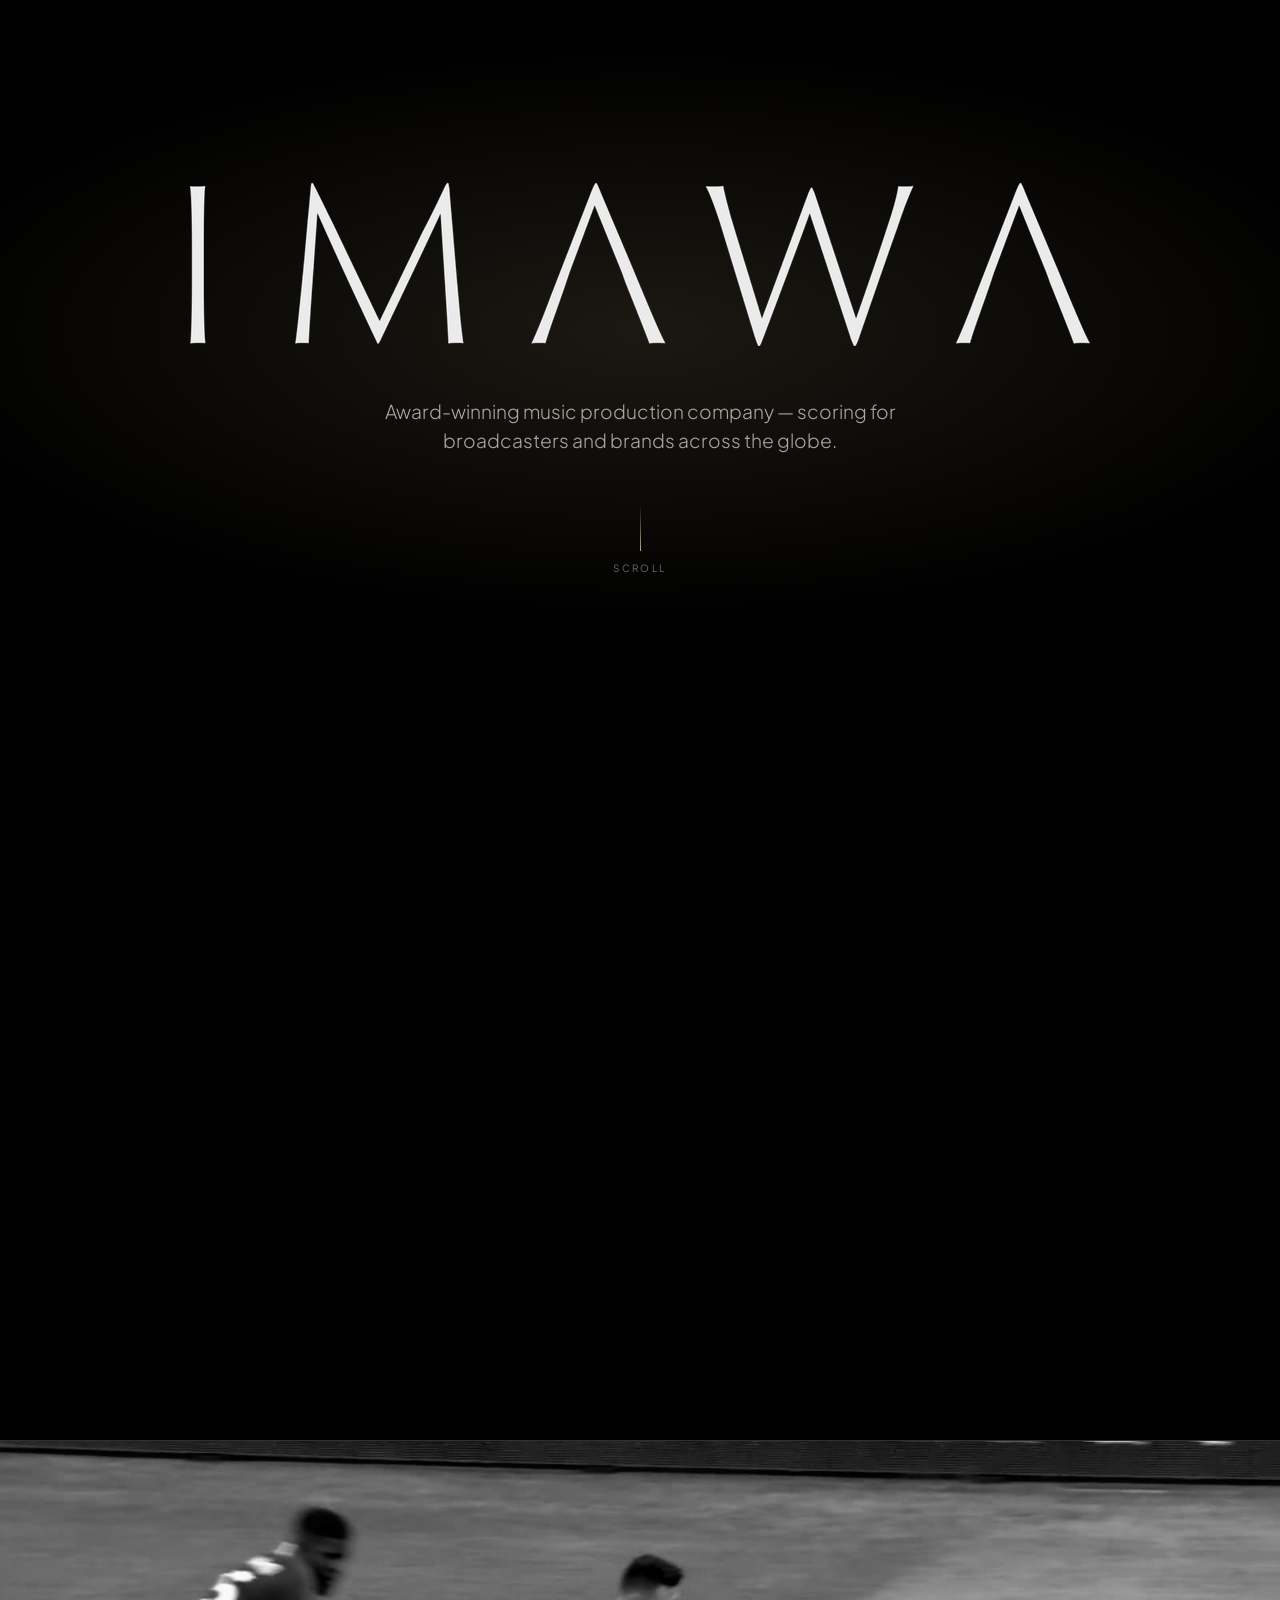
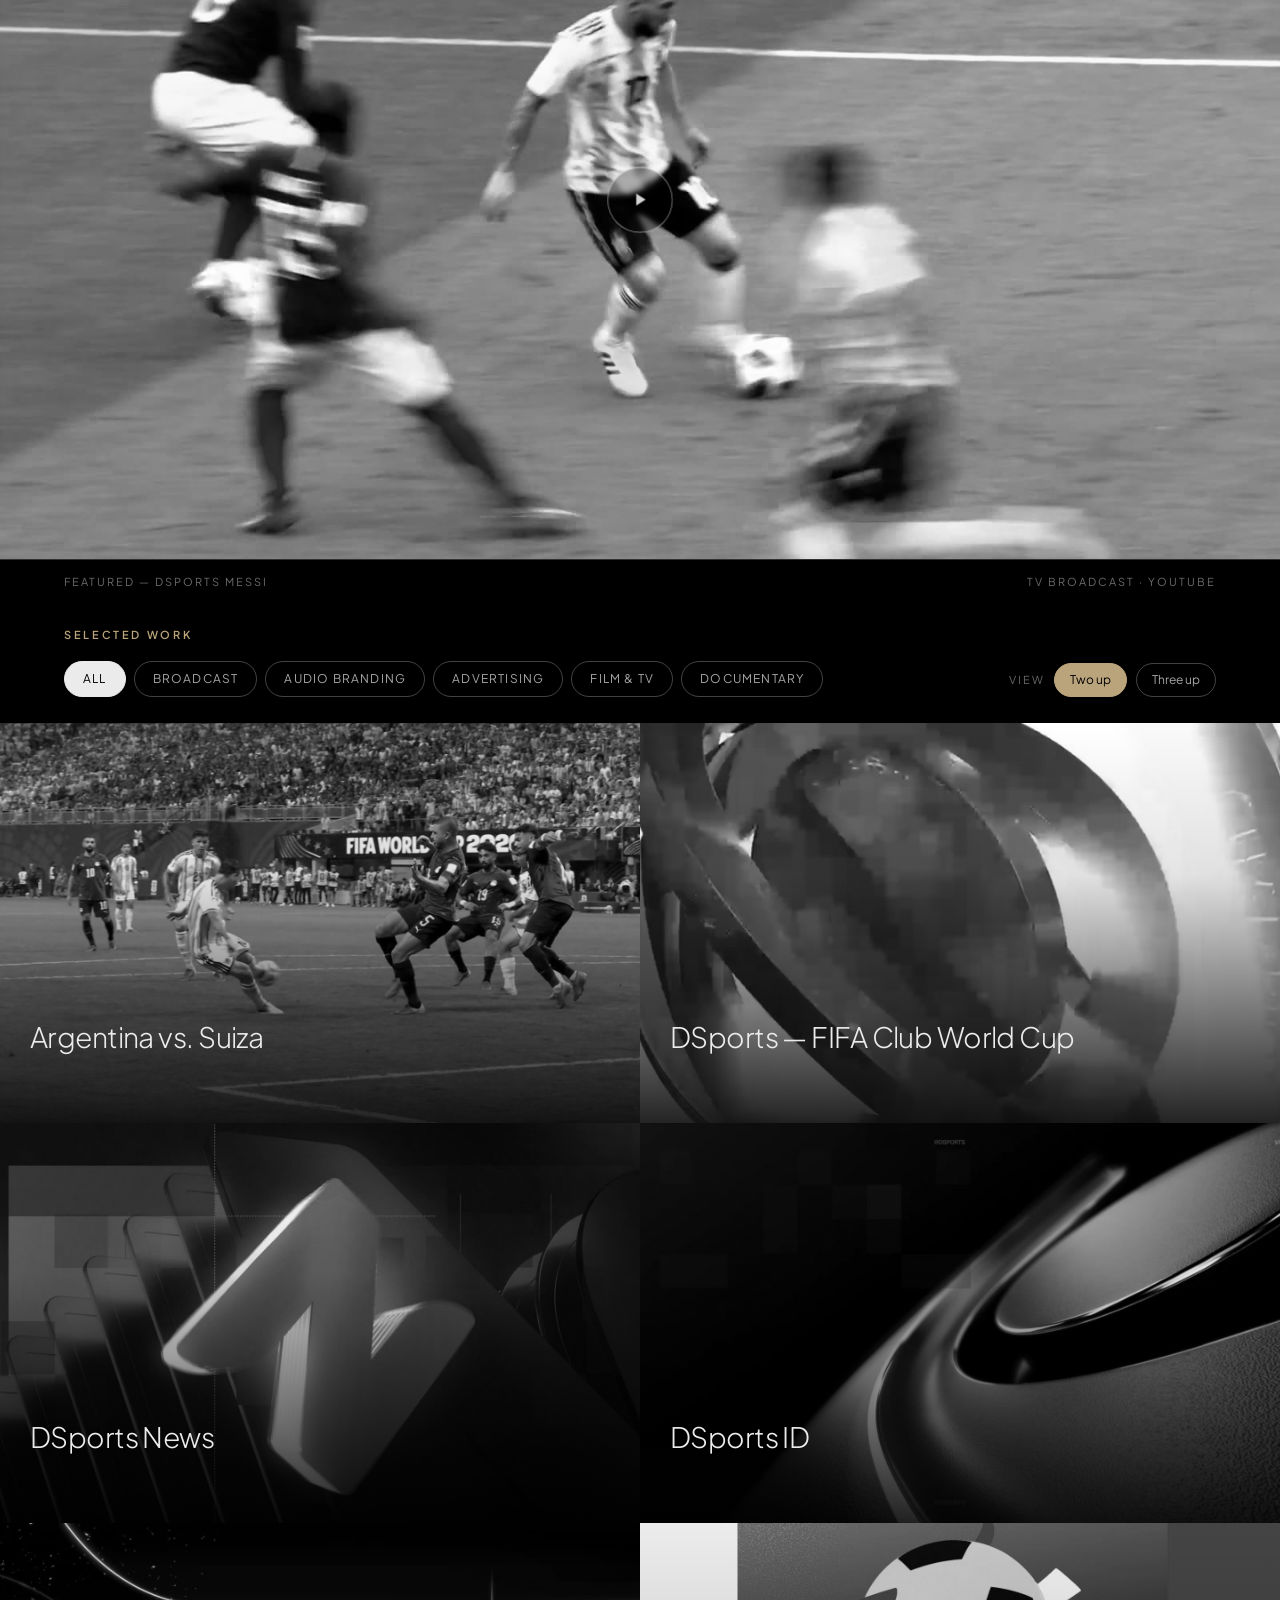
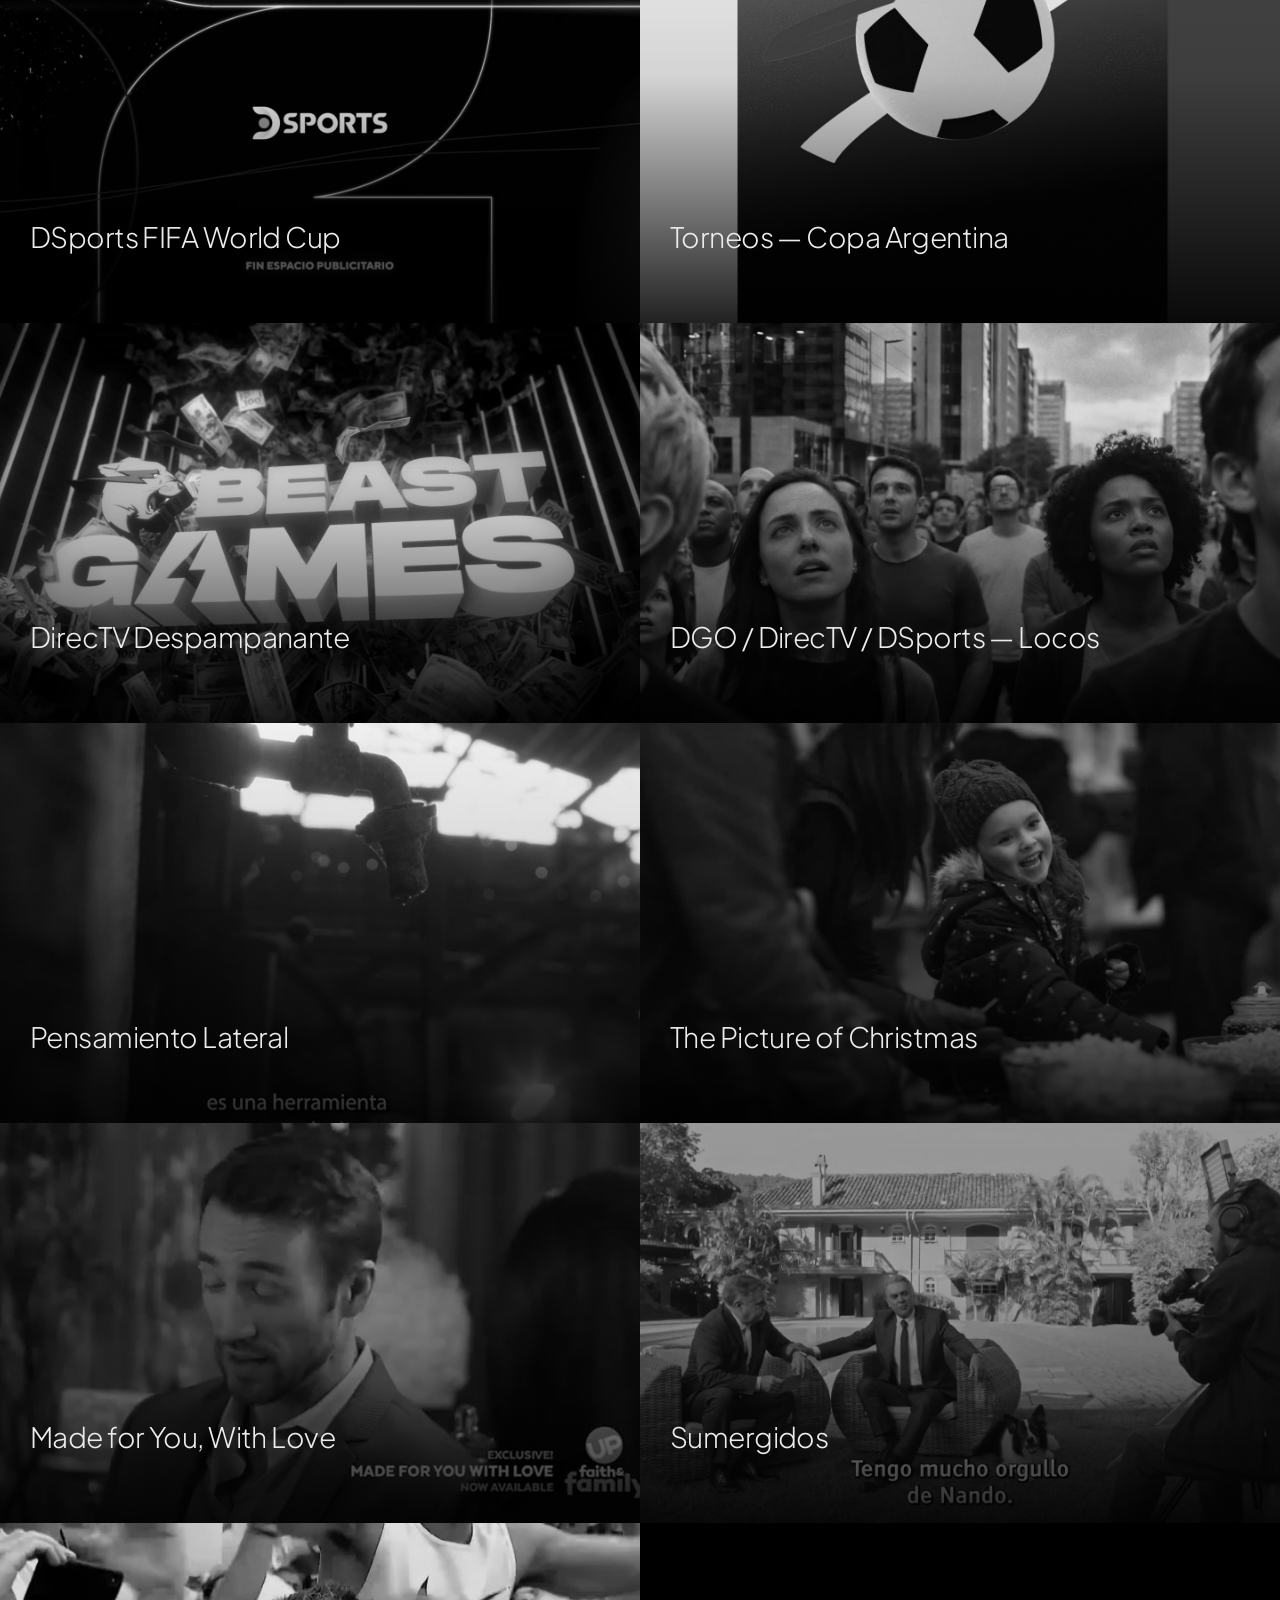
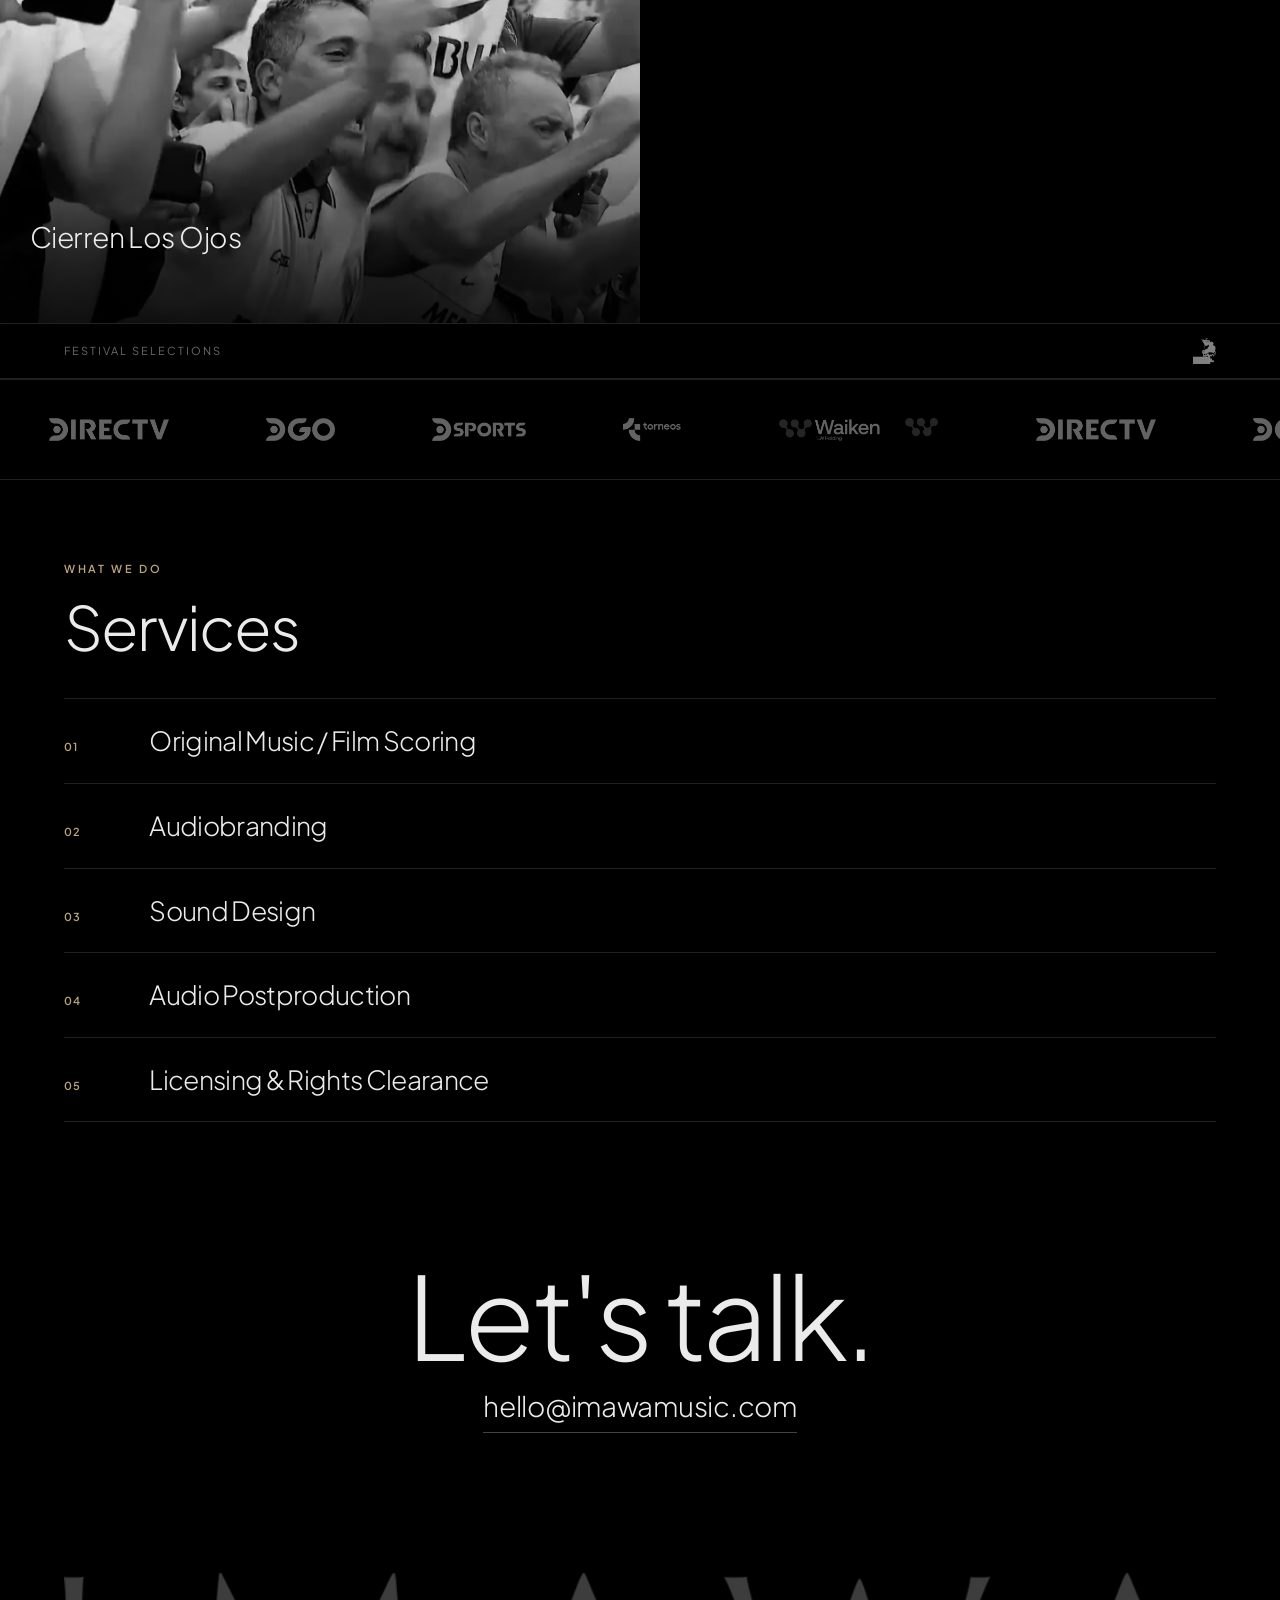
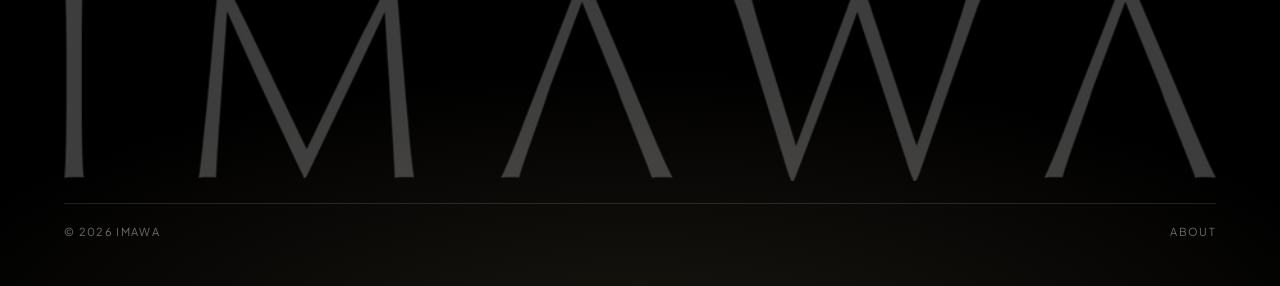
==== commit db13e162: "Drop the sound control; sound comes on by itself Autoplay still cannot carry audio, but the unmute w" ====
--- a/index.html
+++ b/index.html
@@ -47,7 +47,6 @@
             data-title="DSports Messi" aria-label="Play DSports Messi">
       <img src="media/thumbs/messi.jpg" alt="DSports Messi" width="1600" height="900">
       <span class="card__play" aria-hidden="true"></span>
-      <span class="reel__sound" aria-hidden="true">Sound</span>
     </button>
     <div class="wrap">
       <div class="reel__cap"><span>Featured — DSports Messi</span><span>TV Broadcast · YouTube</span></div>
--- a/css/style.css
+++ b/css/style.css
@@ -867,3 +867,8 @@
   transition:opacity .4s var(--ease),border-color .3s var(--ease)}
 .reel__frame .reel__sound:hover{border-color:var(--paper)}
 .reel__frame.has-sound .reel__sound{opacity:0;pointer-events:none}
+
+/* The sound pill is gone: sound switches on by itself at the visitor's first
+   interaction anywhere on the page, so a separate control was only ever an
+   extra thing to mis-click. Kept hidden in case the markup lingers anywhere. */
+.reel__sound{display:none}
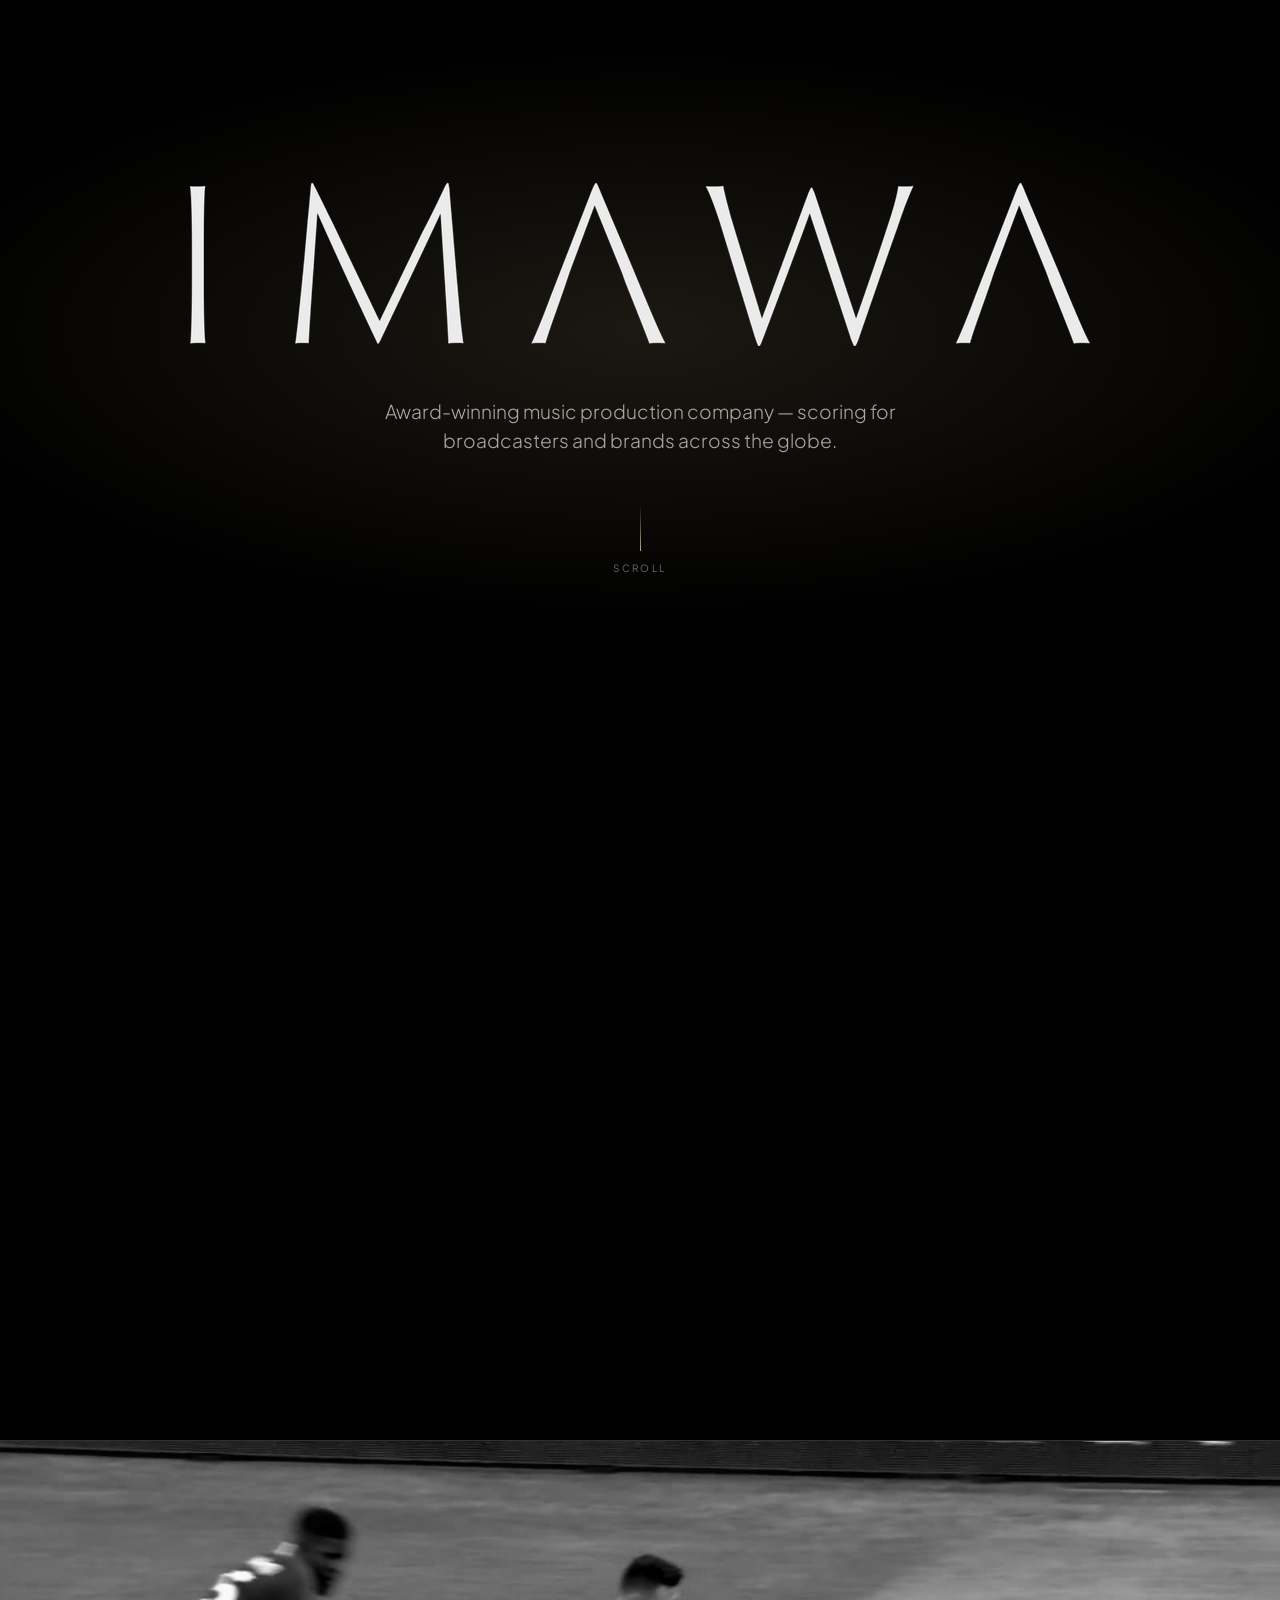
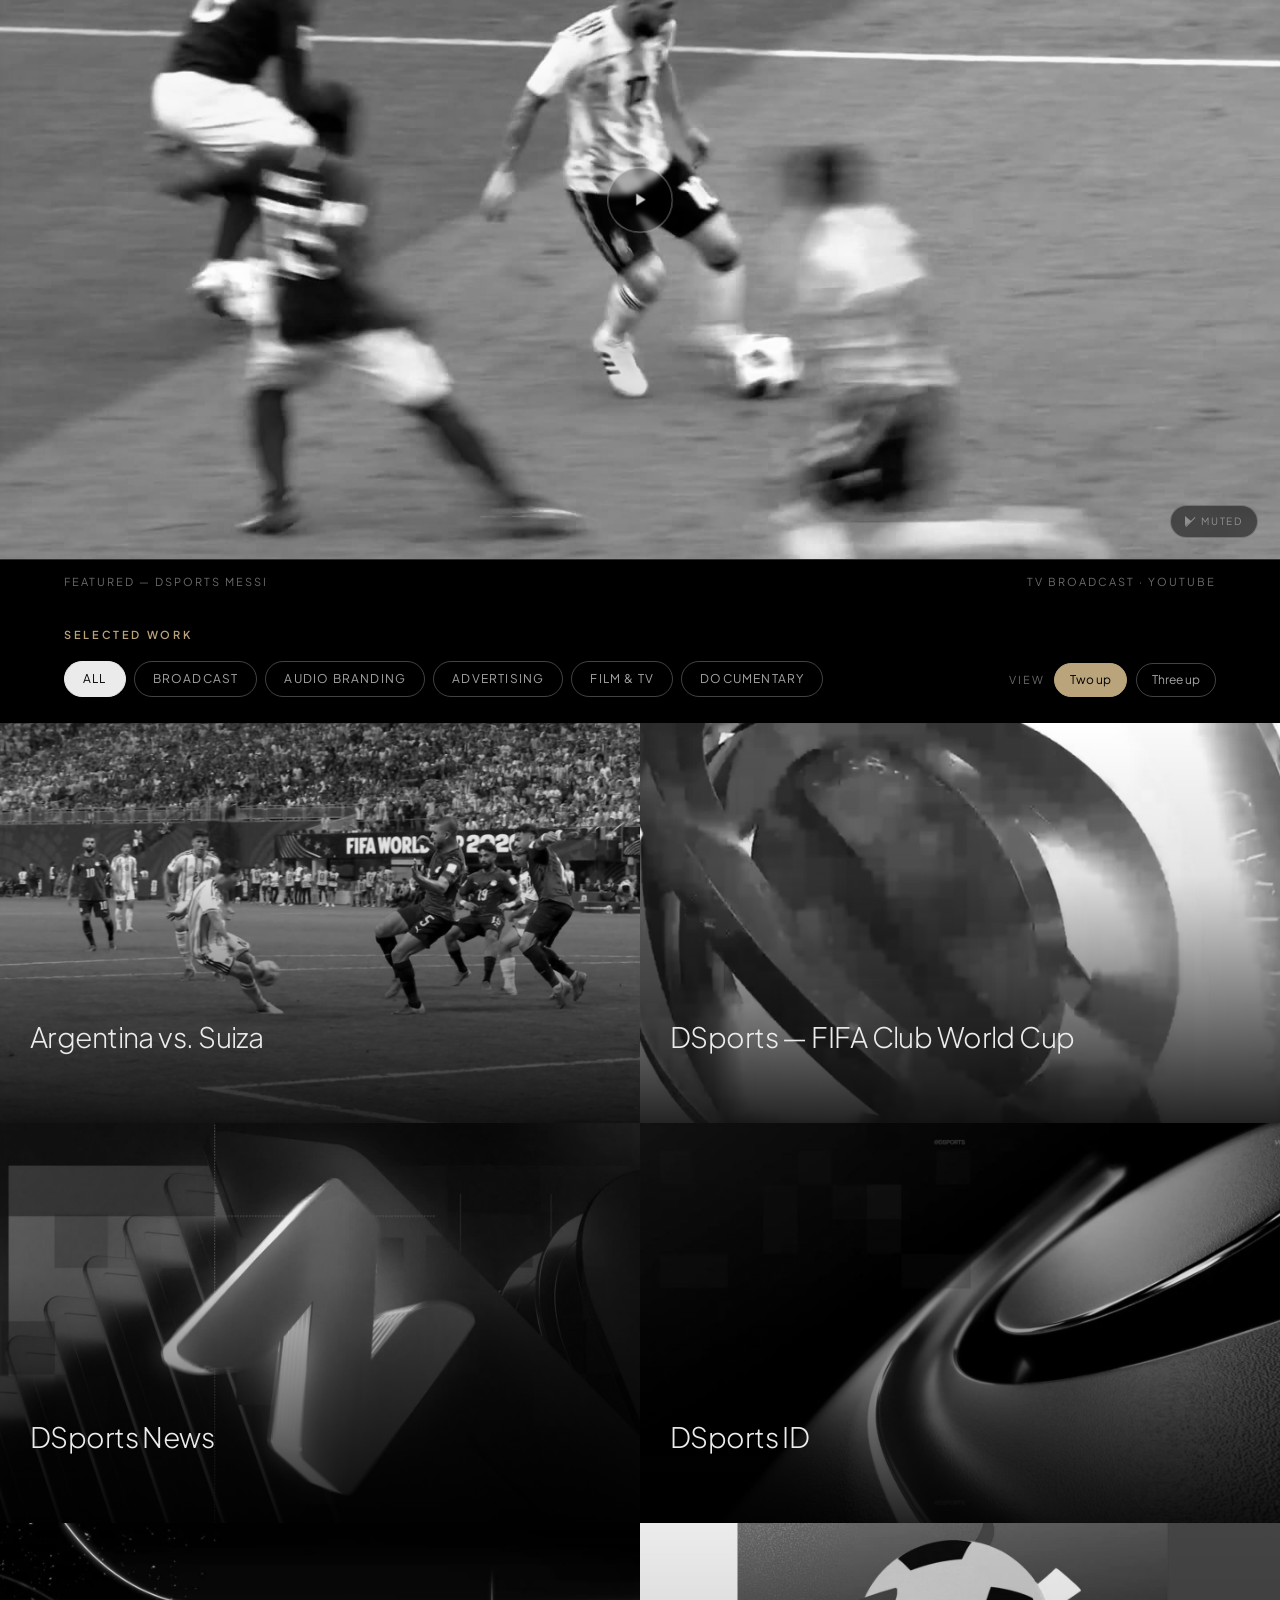
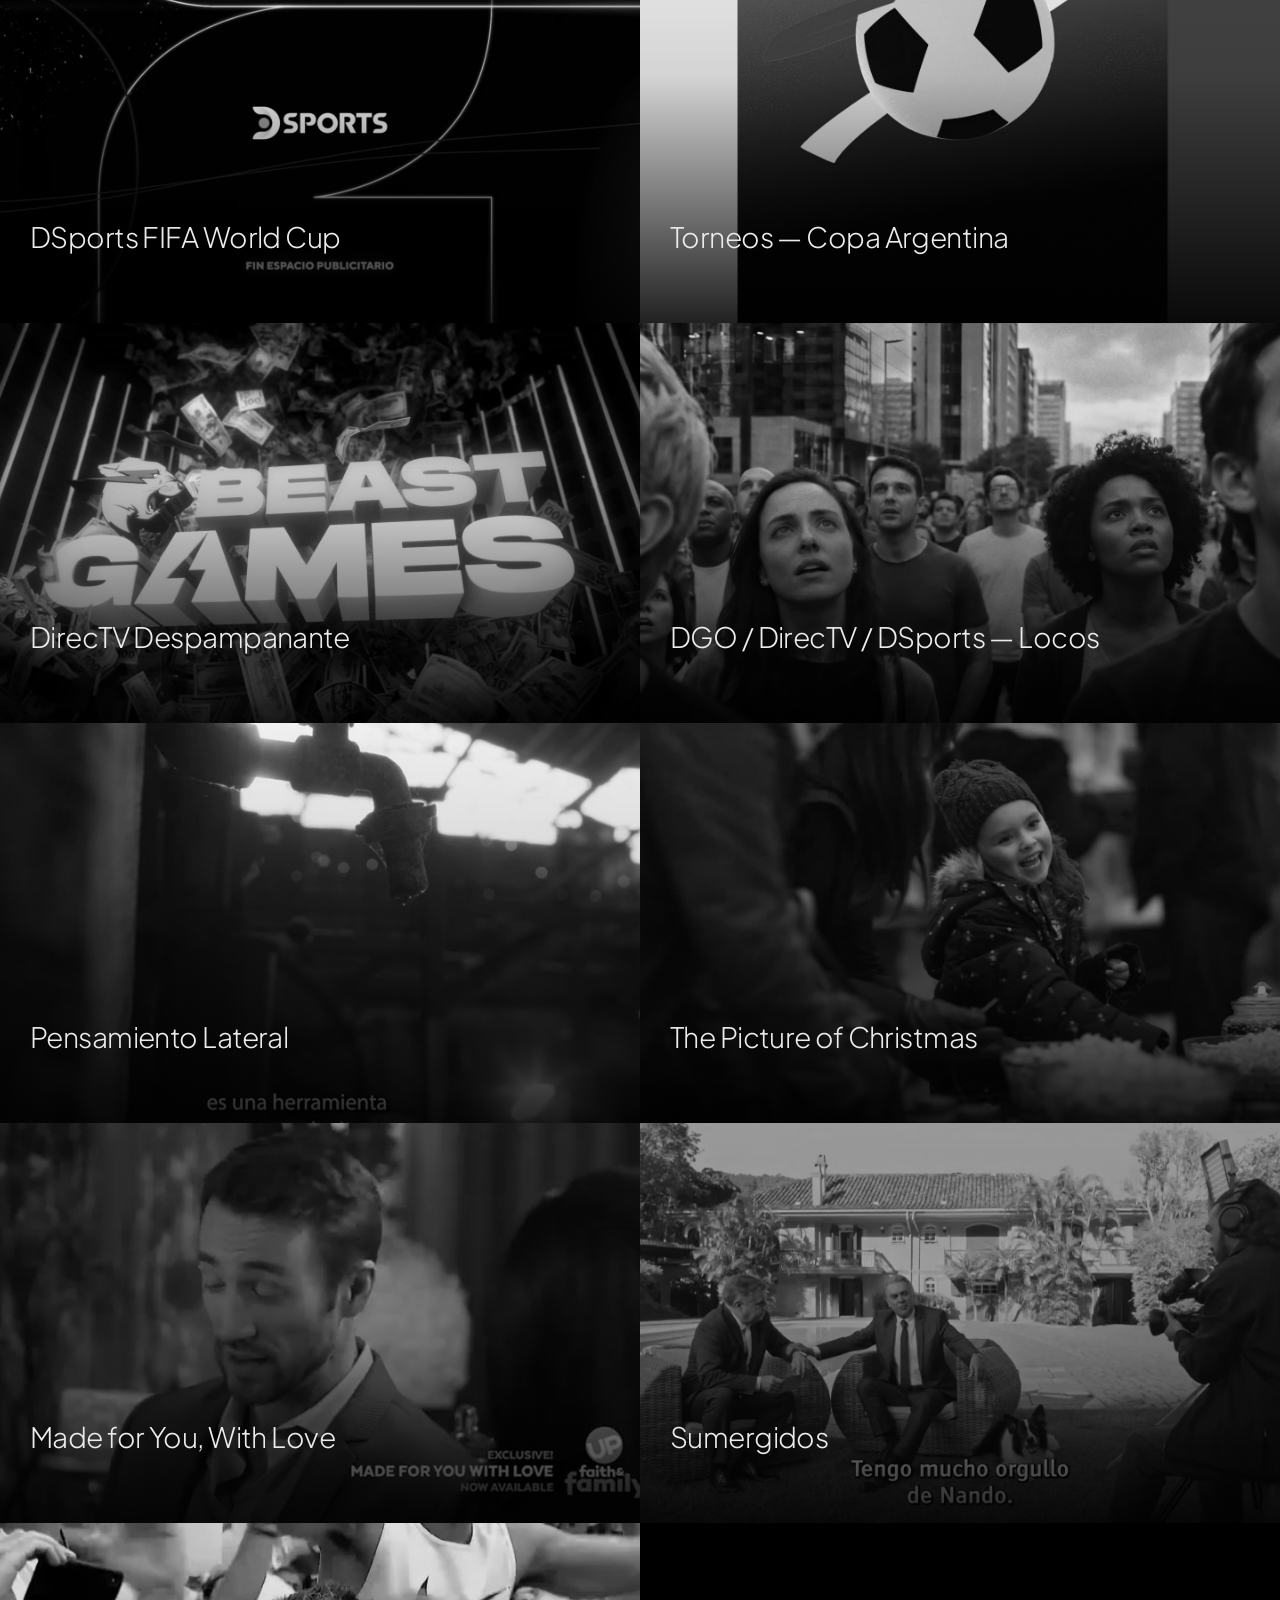
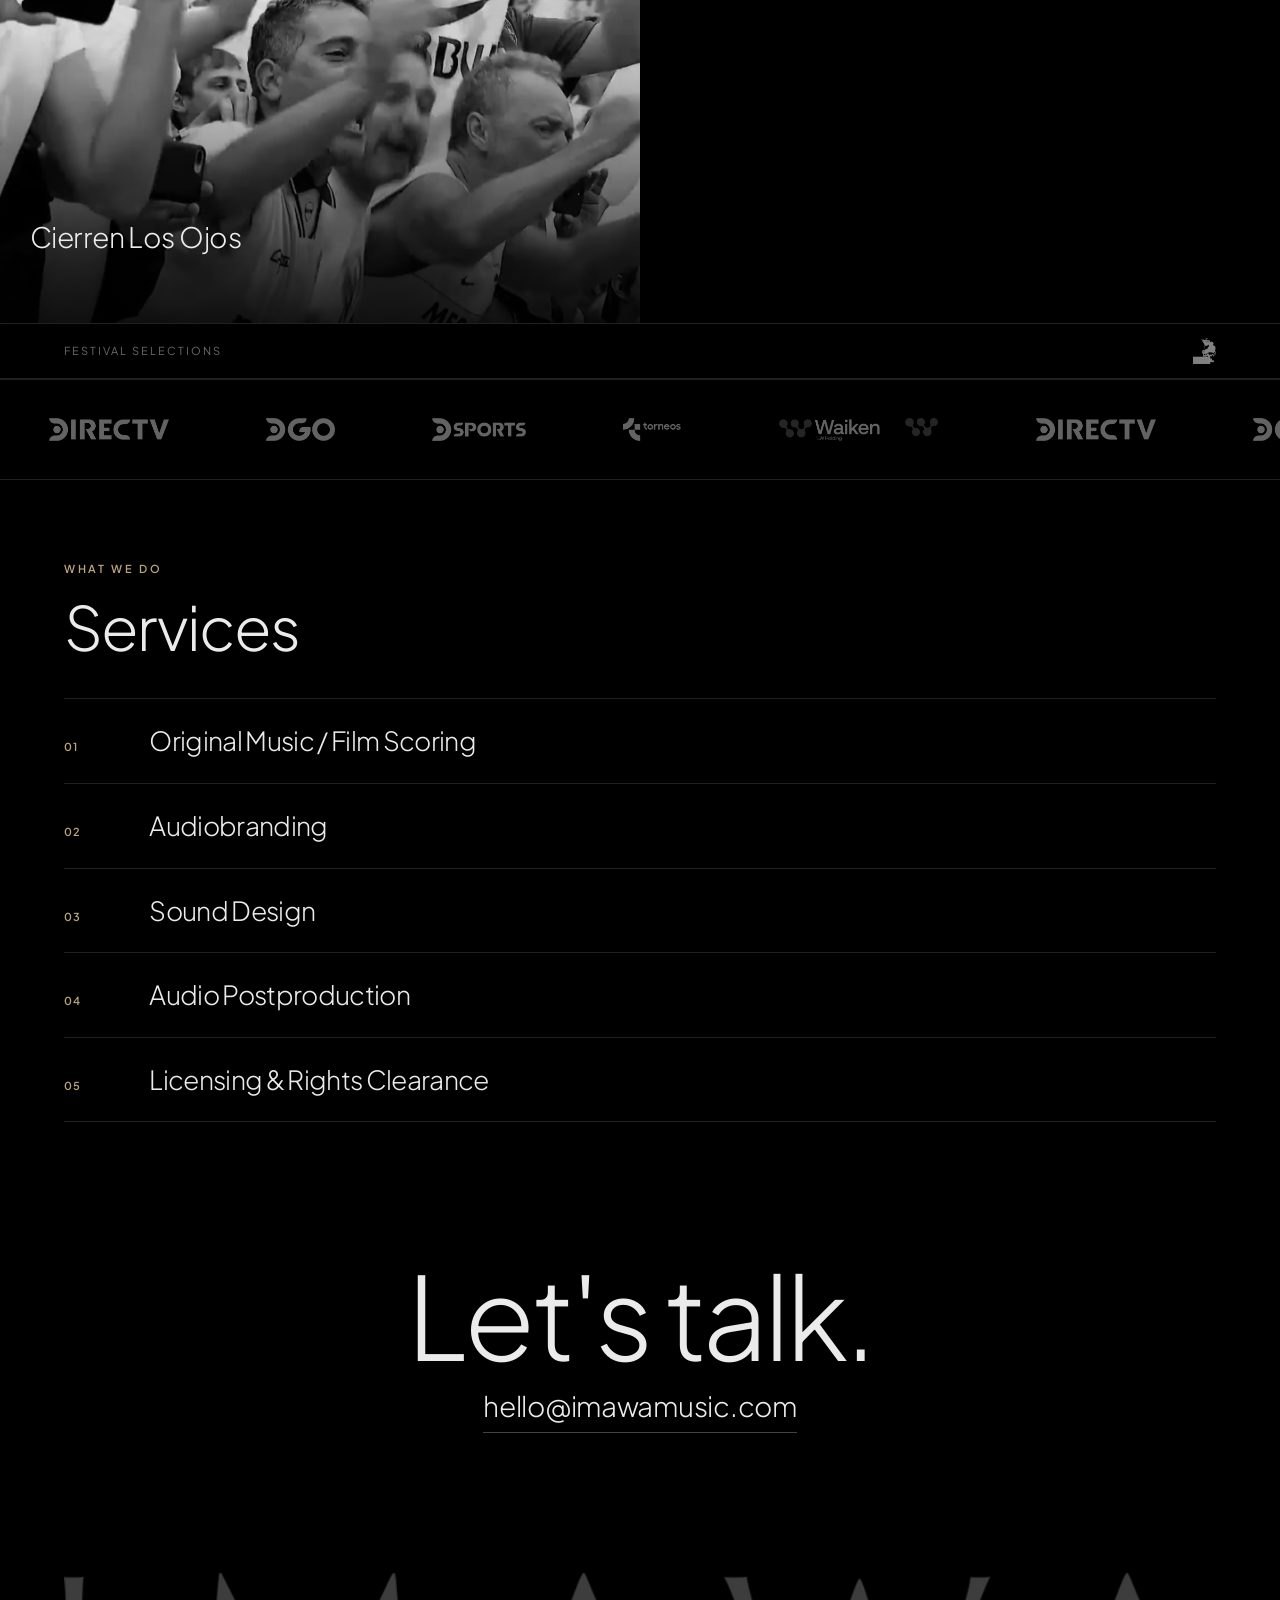
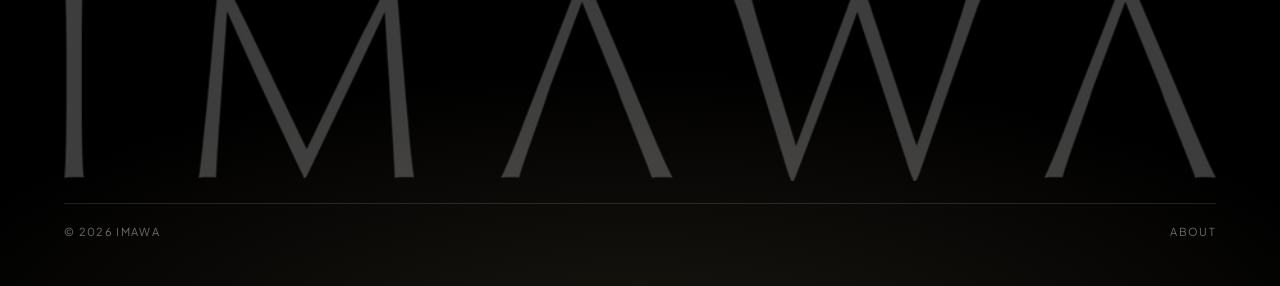
==== commit 36e0ab3f: "Sound becomes a two-way control It could be switched on and never off. It is now a real button showi" ====
--- a/index.html
+++ b/index.html
@@ -43,11 +43,17 @@
 
 
   <section class="reel" aria-label="Featured work">
-    <button class="reel__frame card" type="button" data-yt="ZChYJSojy2I"
-            data-title="DSports Messi" aria-label="Play DSports Messi">
-      <img src="media/thumbs/messi.jpg" alt="DSports Messi" width="1600" height="900">
-      <span class="card__play" aria-hidden="true"></span>
-    </button>
+    <div class="reel__stage">
+      <button class="reel__frame card" type="button" data-yt="ZChYJSojy2I"
+              data-title="DSports Messi" aria-label="Play DSports Messi">
+        <img src="media/thumbs/messi.jpg" alt="DSports Messi" width="1600" height="900">
+        <span class="card__play" aria-hidden="true"></span>
+      </button>
+      <button class="reel__mute" id="reelMute" type="button"
+              aria-pressed="false" aria-label="Turn sound on">
+        <i aria-hidden="true"></i><span>Sound</span>
+      </button>
+    </div>
     <div class="wrap">
       <div class="reel__cap"><span>Featured — DSports Messi</span><span>TV Broadcast · YouTube</span></div>
     </div>
--- a/css/style.css
+++ b/css/style.css
@@ -872,3 +872,30 @@
    interaction anywhere on the page, so a separate control was only ever an
    extra thing to mis-click. Kept hidden in case the markup lingers anywhere. */
 .reel__sound{display:none}
+
+/* The player API swaps the element it is given for its own iframe, so the
+   positioned box is now a wrapper and the iframe simply fills it. */
+.reel__video iframe{display:block;width:100%;height:100%;border:0}
+
+/* ======================================================================
+   POST-DELIVERY 25 — sound is a control, not a one-way switch
+   ====================================================================== */
+
+/* Sound could be turned on but never off. This is a real button and a sibling
+   of the frame, not a child of it, so a tap can never fall through to the
+   handler that opens the film - which is what kept happening before. */
+.reel__stage{position:relative}
+.reel__mute{position:absolute;right:clamp(14px,2vw,22px);bottom:clamp(14px,2vw,22px);
+  z-index:3;display:inline-flex;align-items:center;gap:7px;
+  padding:8px 14px;border:1px solid var(--line-2);border-radius:999px;
+  background:rgba(0,0,0,.5);backdrop-filter:blur(6px);
+  color:var(--paper-45);font-size:10px;letter-spacing:.18em;text-transform:uppercase;
+  cursor:pointer;transition:color .3s var(--ease),border-color .3s var(--ease)}
+.reel__mute:hover{color:var(--paper);border-color:var(--paper)}
+.reel__mute i{position:relative;width:9px;height:9px;
+  border-left:6px solid currentColor;
+  border-top:5px solid transparent;border-bottom:5px solid transparent}
+.reel__mute i::after{content:"";position:absolute;left:-7px;top:50%;
+  width:13px;height:1px;background:currentColor;transform:translateY(-50%) rotate(-45deg)}
+.reel__mute.is-on{color:var(--paper)}
+.reel__mute.is-on i::after{display:none}
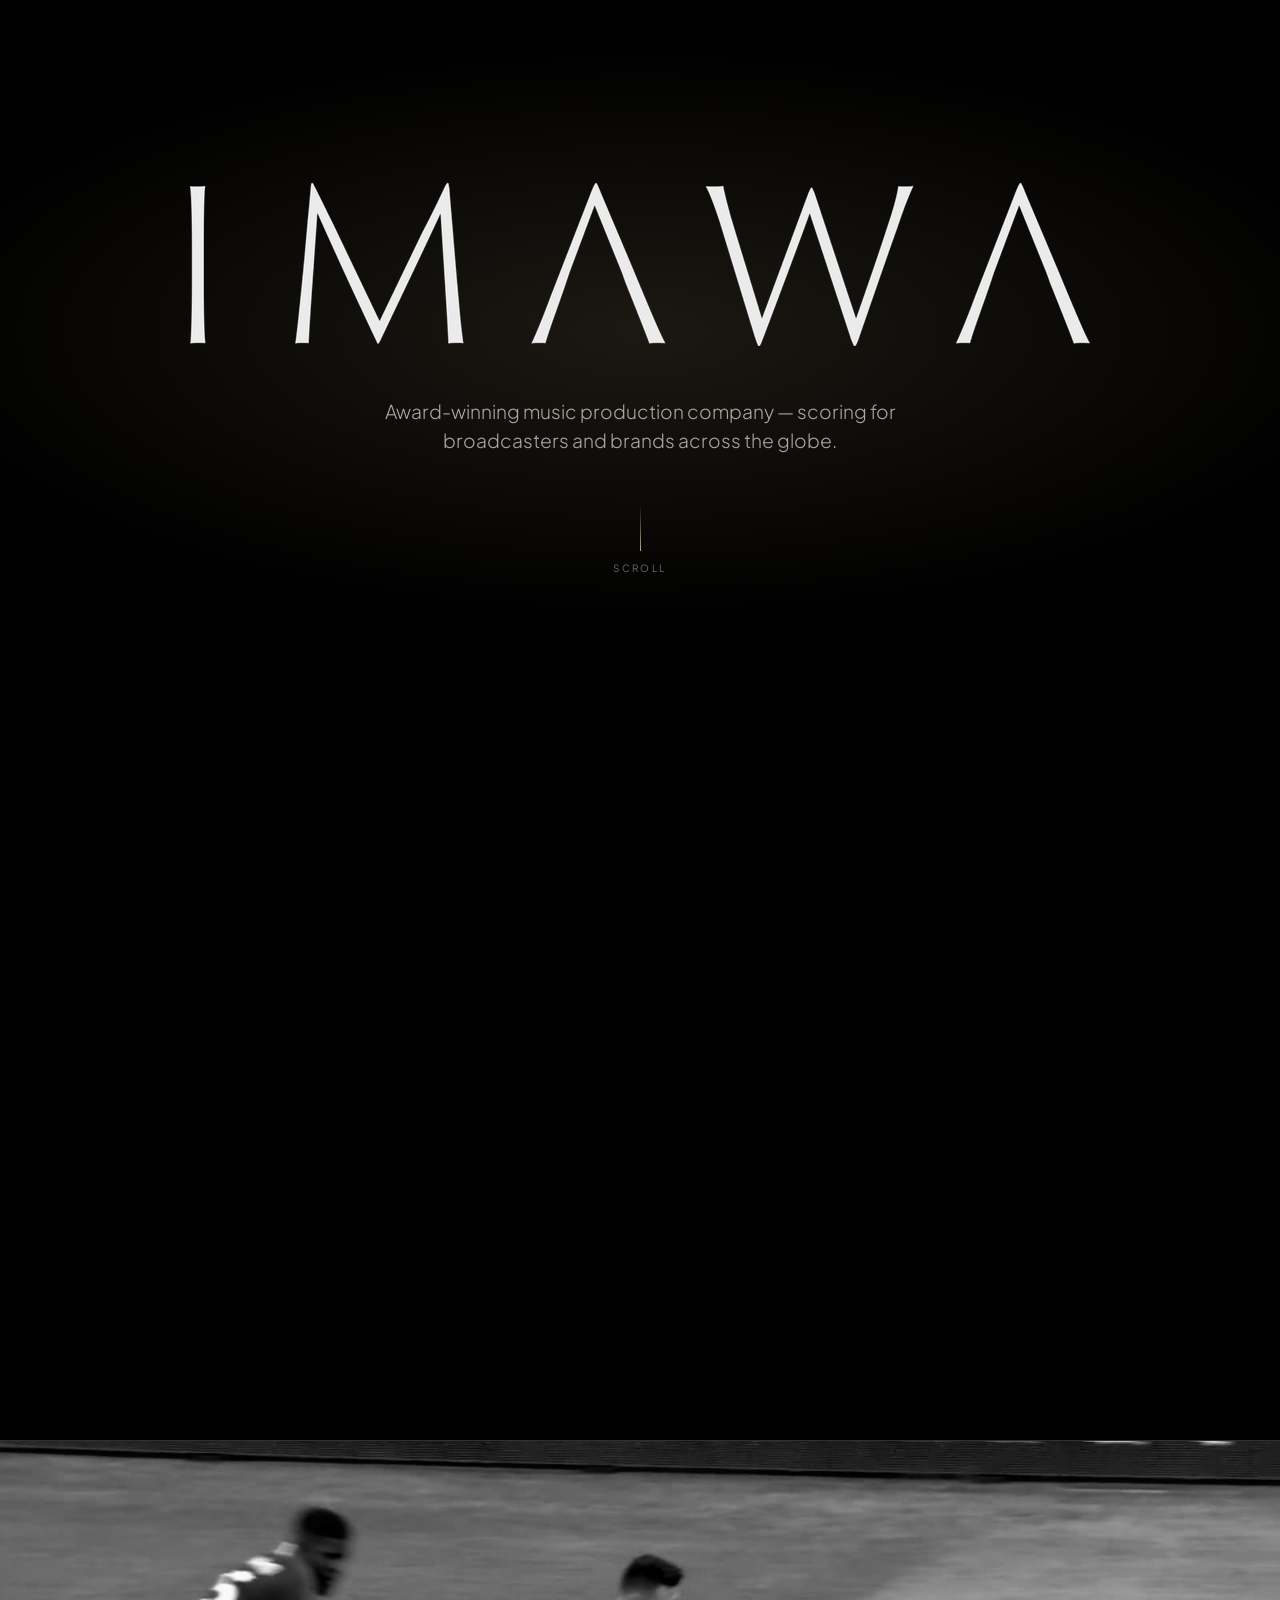
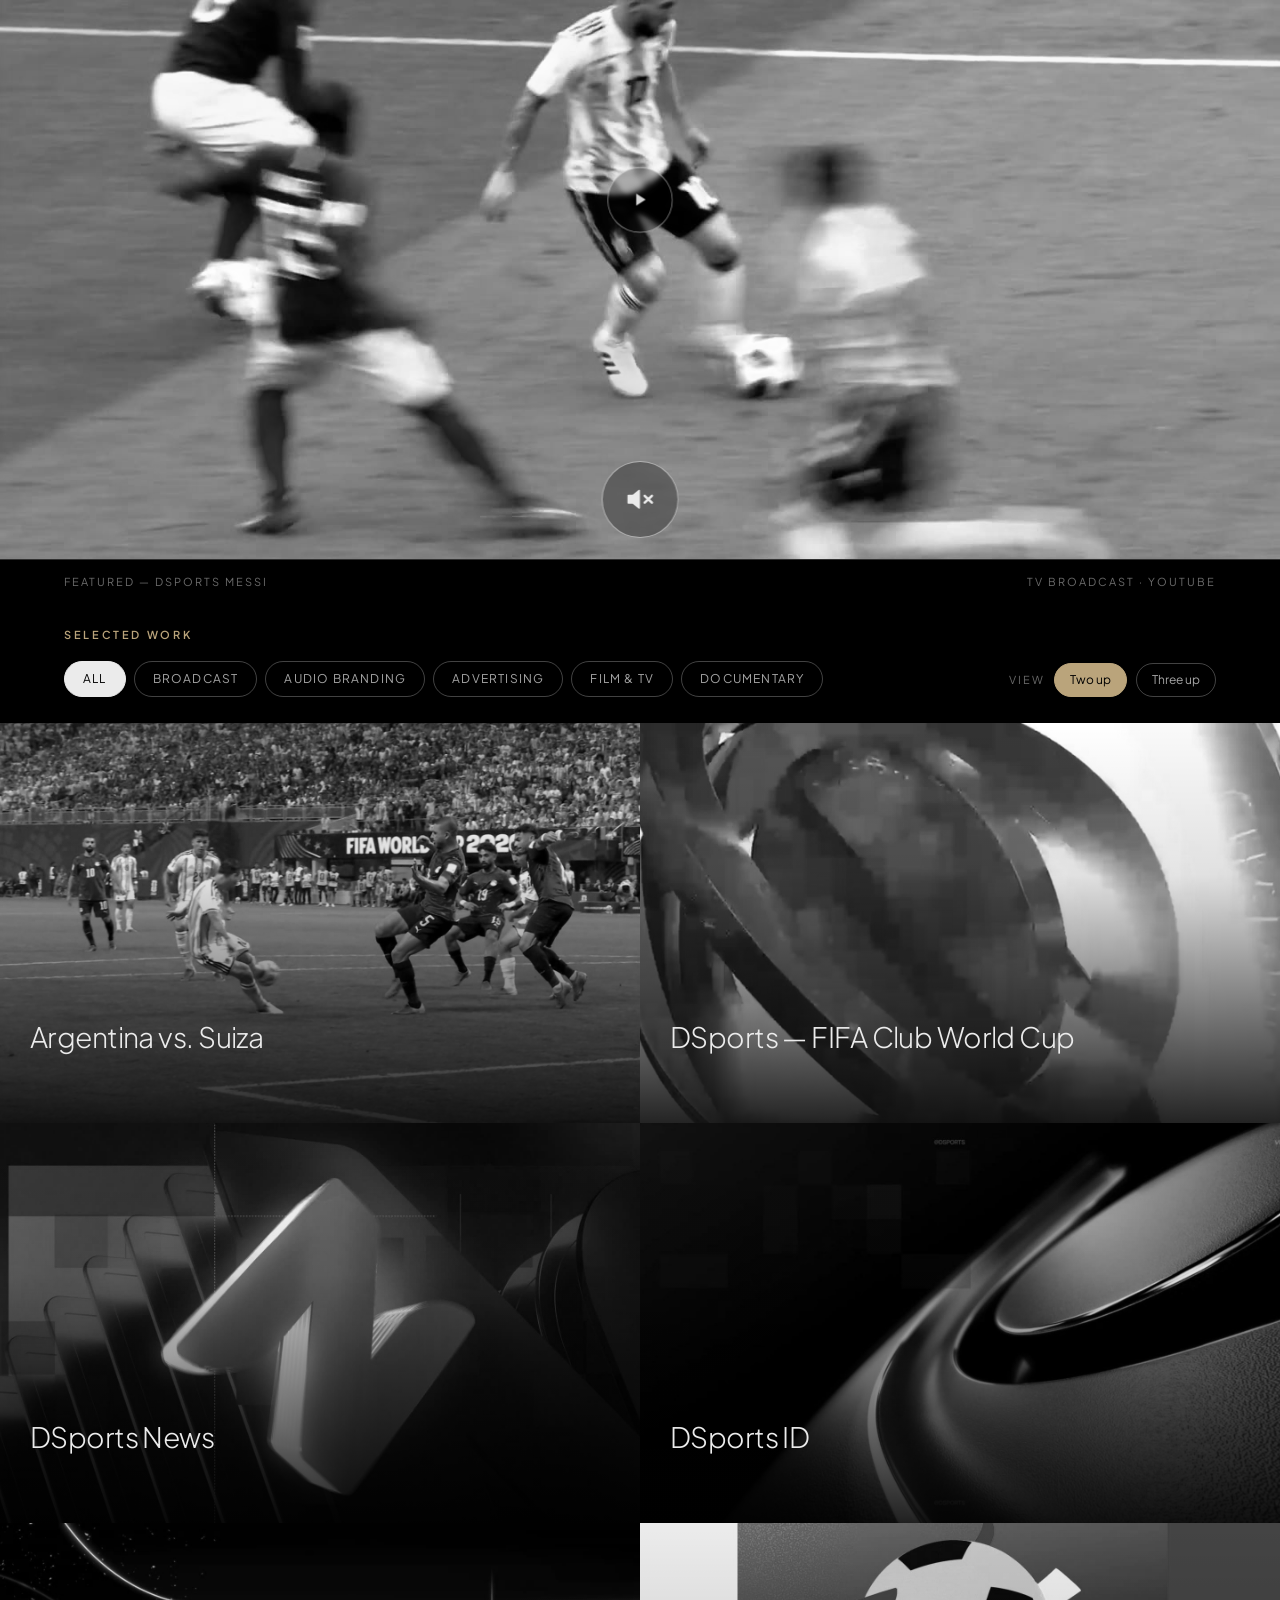
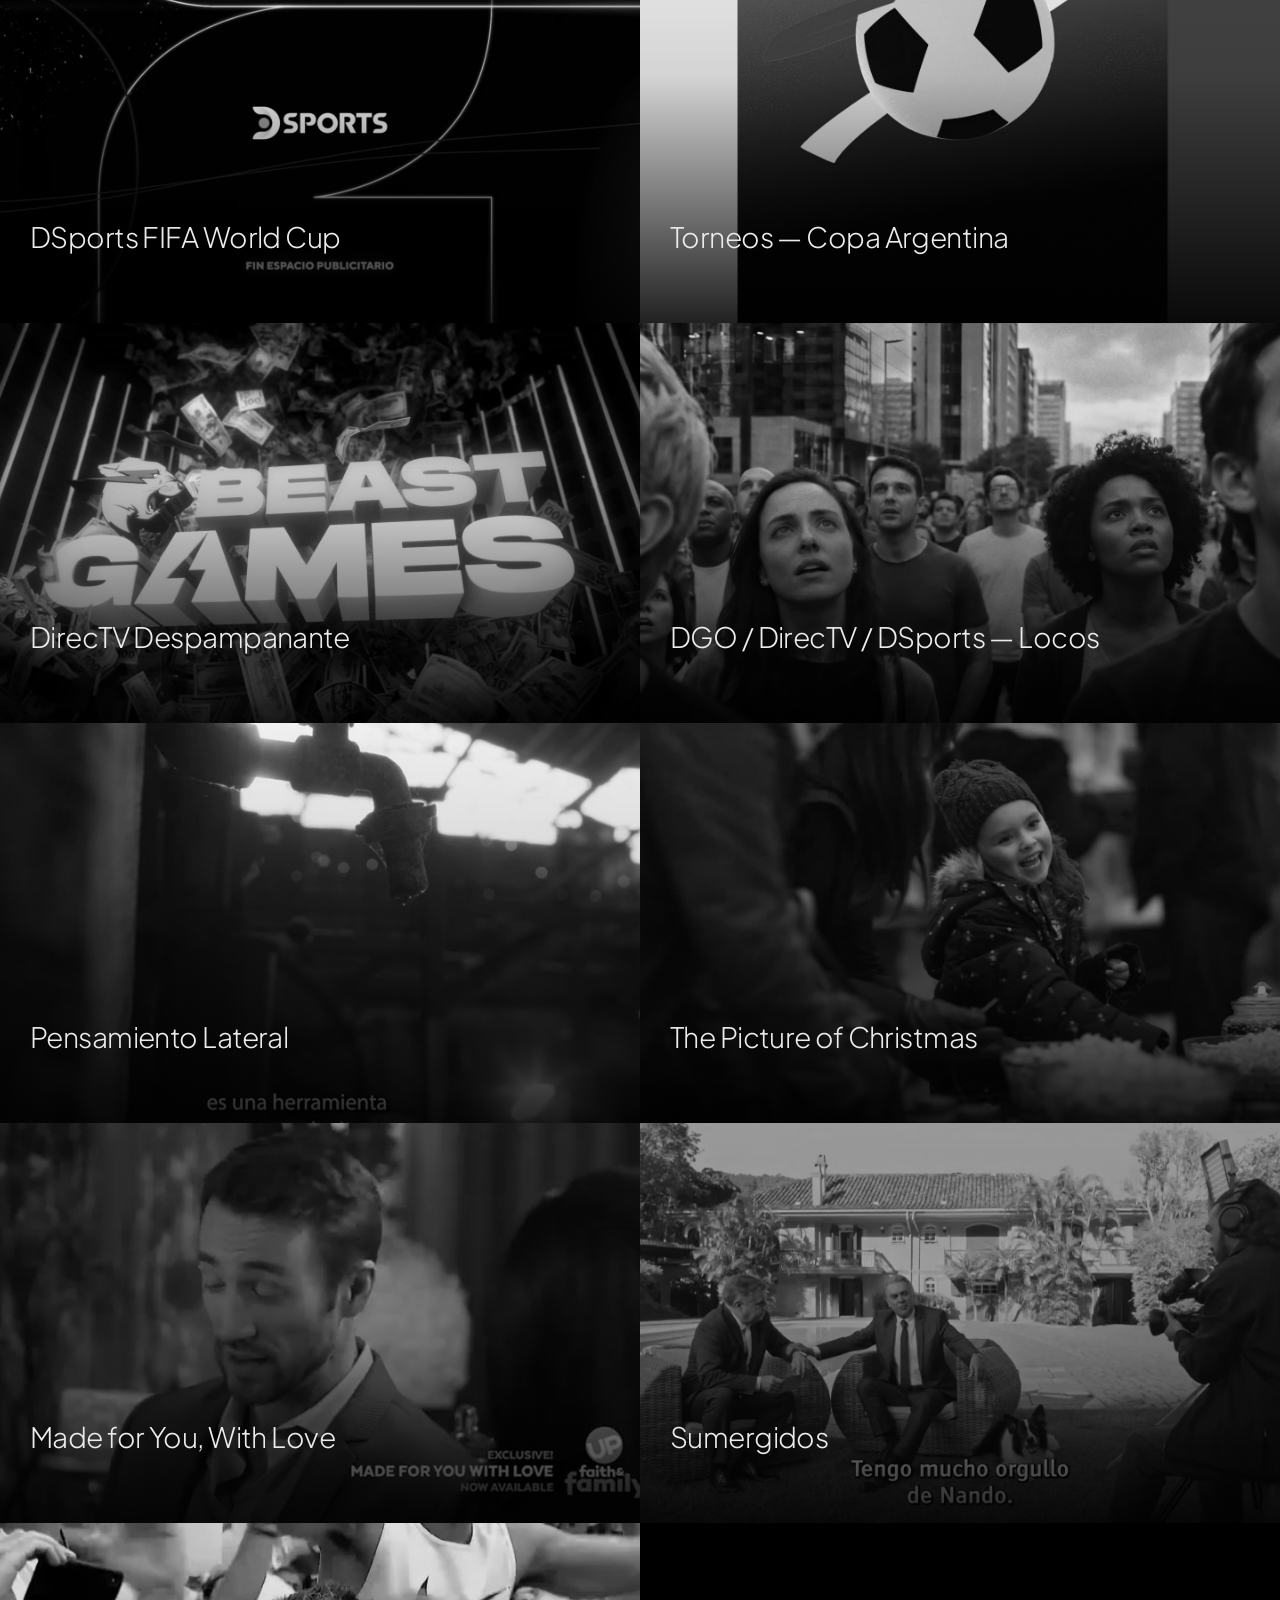
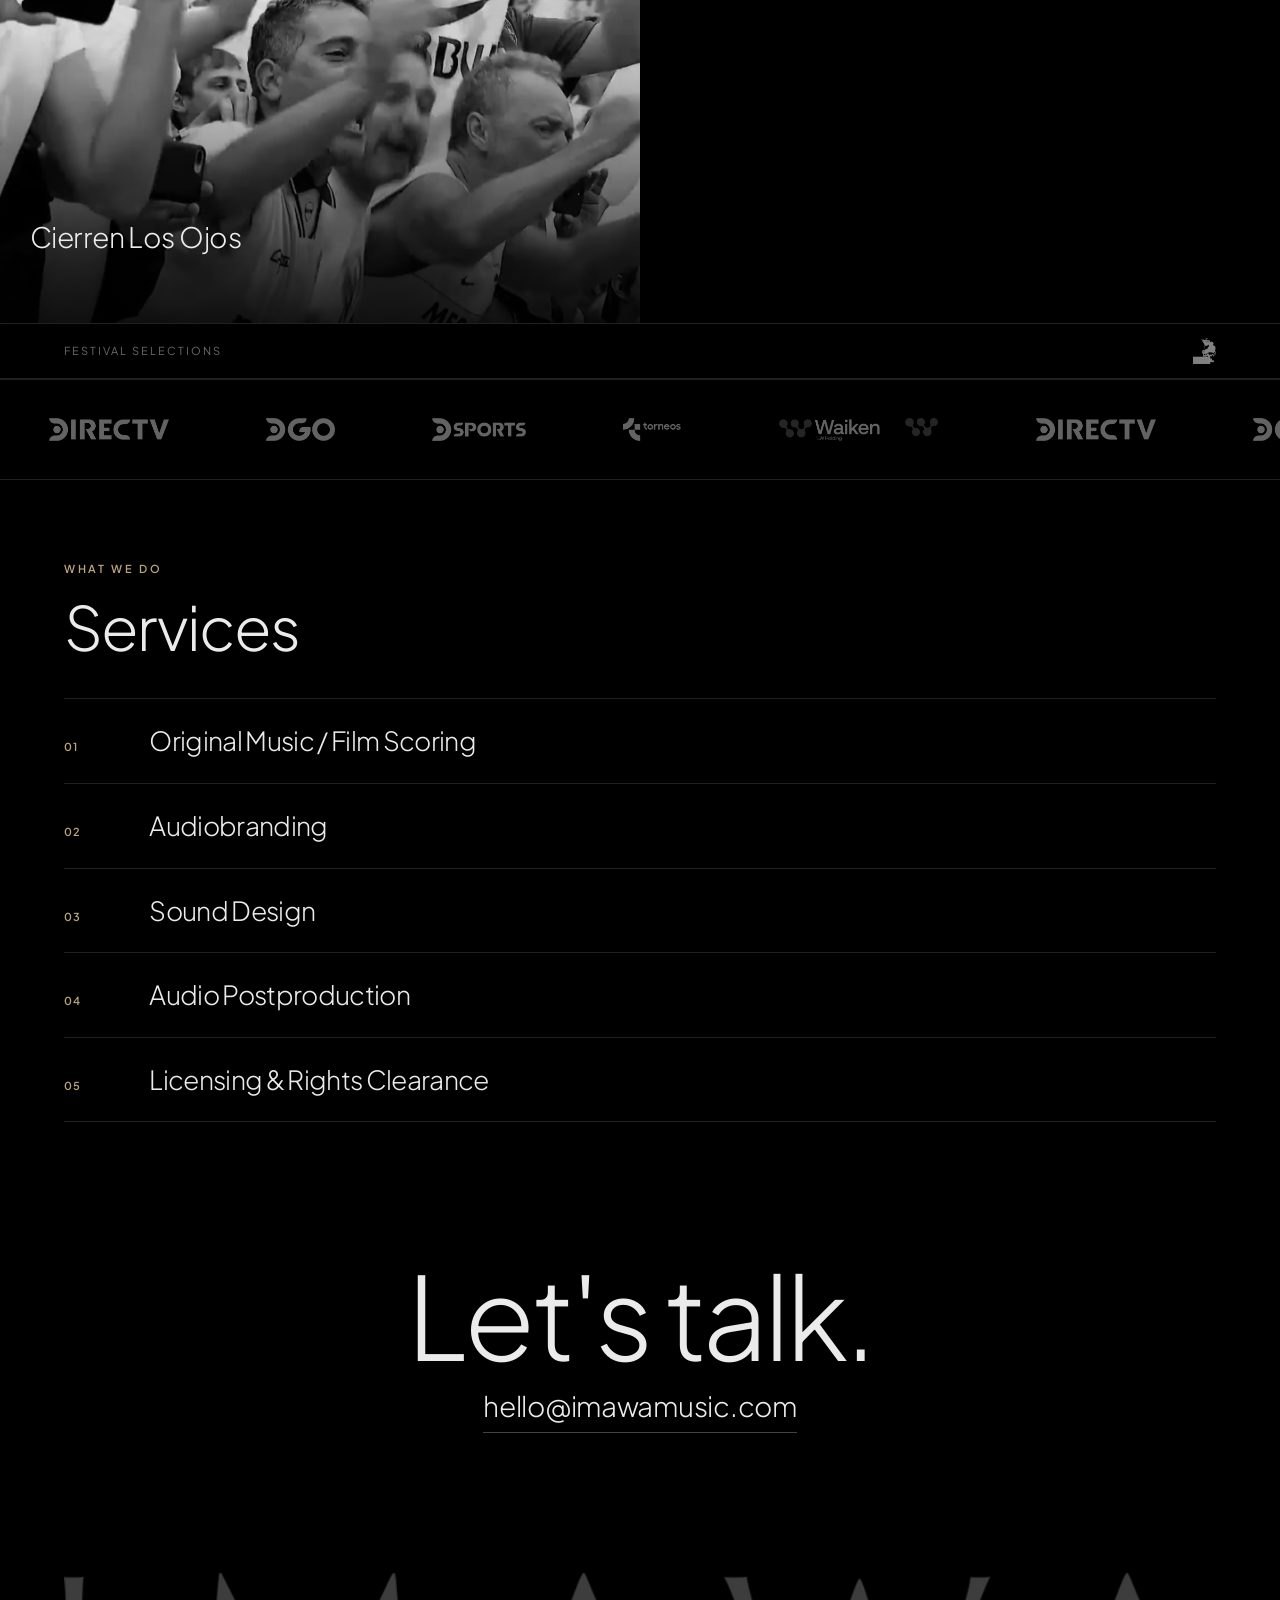
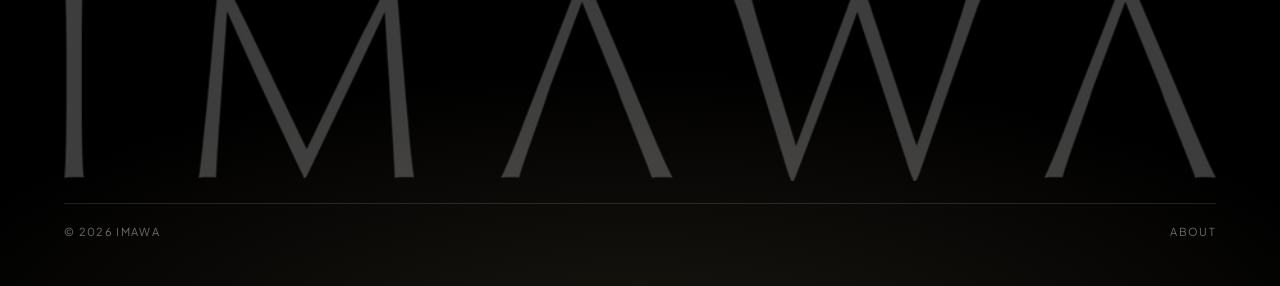
==== commit 49678a4d: "Sound control becomes a circle with an icon, matching play It was a text pill on a darker ground wit" ====
--- a/index.html
+++ b/index.html
@@ -51,7 +51,11 @@
       </button>
       <button class="reel__mute" id="reelMute" type="button"
               aria-pressed="false" aria-label="Turn sound on">
-        <i aria-hidden="true"></i><span>Sound</span>
+        <svg viewBox="0 0 24 24" aria-hidden="true" focusable="false">
+          <path class="ico-body" d="M4 9.5h3.2L11.5 6v12L7.2 14.5H4z"/>
+          <g class="ico-wave"><path d="M15 9.4a4 4 0 0 1 0 5.2"/><path d="M17.6 7.2a7.4 7.4 0 0 1 0 9.6"/></g>
+          <g class="ico-slash"><path d="M15.4 9.6l5 4.8"/><path d="M20.4 9.6l-5 4.8"/></g>
+        </svg>
       </button>
     </div>
     <div class="wrap">
--- a/css/style.css
+++ b/css/style.css
@@ -899,3 +899,61 @@
   width:13px;height:1px;background:currentColor;transform:translateY(-50%) rotate(-45deg)}
 .reel__mute.is-on{color:var(--paper)}
 .reel__mute.is-on i::after{display:none}
+
+/* ======================================================================
+   POST-DELIVERY 26 — the film sits higher on phones
+   ====================================================================== */
+
+/* The pinned panel is what decides how much of the film shows beneath it:
+   whatever height it does not take, the film fills. At 82svh only 18svh of it
+   appeared, which left a stretch of black between the scroll cue and the
+   picture. Shorter panel on phones, so the film arrives sooner and higher. */
+@media (max-width:900px){
+  .intro__inner{height:70svh}
+}
+
+/* Sound control centred under the film rather than tucked to the right. */
+.reel__mute{left:50%;right:auto;transform:translateX(-50%)}
+
+/* ======================================================================
+   POST-DELIVERY 27 — peek without moving the content
+   ====================================================================== */
+
+/* Shortening the panel was the wrong lever: the content centres inside it, so
+   trimming its height took the space off the top as well and pushed everything
+   up. The panel goes back to the full screen, which is what keeps the block
+   centred, and the film is pulled up into the empty space underneath instead.
+   Measured: the content ends at 69% of the screen, so a 25% rise clears the
+   scroll cue with room to spare. The panel is a positioned, stacked element,
+   so the film needs to be lifted above it to be seen at all. */
+@media (max-width:900px){
+  .intro__inner{height:100svh}
+  .reel{position:relative;z-index:2;margin-top:-25svh}
+}
+
+/* ======================================================================
+   POST-DELIVERY 28 — sound control matches the play button
+   ====================================================================== */
+
+/* It was a text pill: darker ground, heavier-reading outline and far too much
+   button for a phone. Same circle, same weight and same treatment as play now,
+   carrying a speaker icon that shows its state instead of a word. */
+.reel__mute{
+  width:clamp(44px,4.5vw,64px);height:auto;aspect-ratio:1;
+  padding:0;border-radius:50%;
+  border:1px solid rgba(235,235,235,.6);
+  background:rgba(0,0,0,.30);backdrop-filter:blur(3px);
+  display:grid;place-items:center;gap:0;
+  color:var(--paper);font-size:0;letter-spacing:0;
+  transition:background .3s var(--ease),border-color .3s var(--ease)}
+.reel__mute:hover{background:rgba(0,0,0,.5);border-color:var(--paper)}
+.reel__mute svg{width:46%;height:46%;overflow:visible;
+  fill:none;stroke:currentColor;stroke-width:1.7;
+  stroke-linecap:round;stroke-linejoin:round}
+.reel__mute .ico-body{fill:currentColor;stroke:currentColor;stroke-width:1.2}
+.reel__mute .ico-wave{display:none}
+.reel__mute.is-on .ico-wave{display:block}
+.reel__mute.is-on .ico-slash{display:none}
+
+/* Same size as the play button it sits beside, not the smaller grid one. */
+.reel__mute{width:clamp(58px,6vw,92px)}
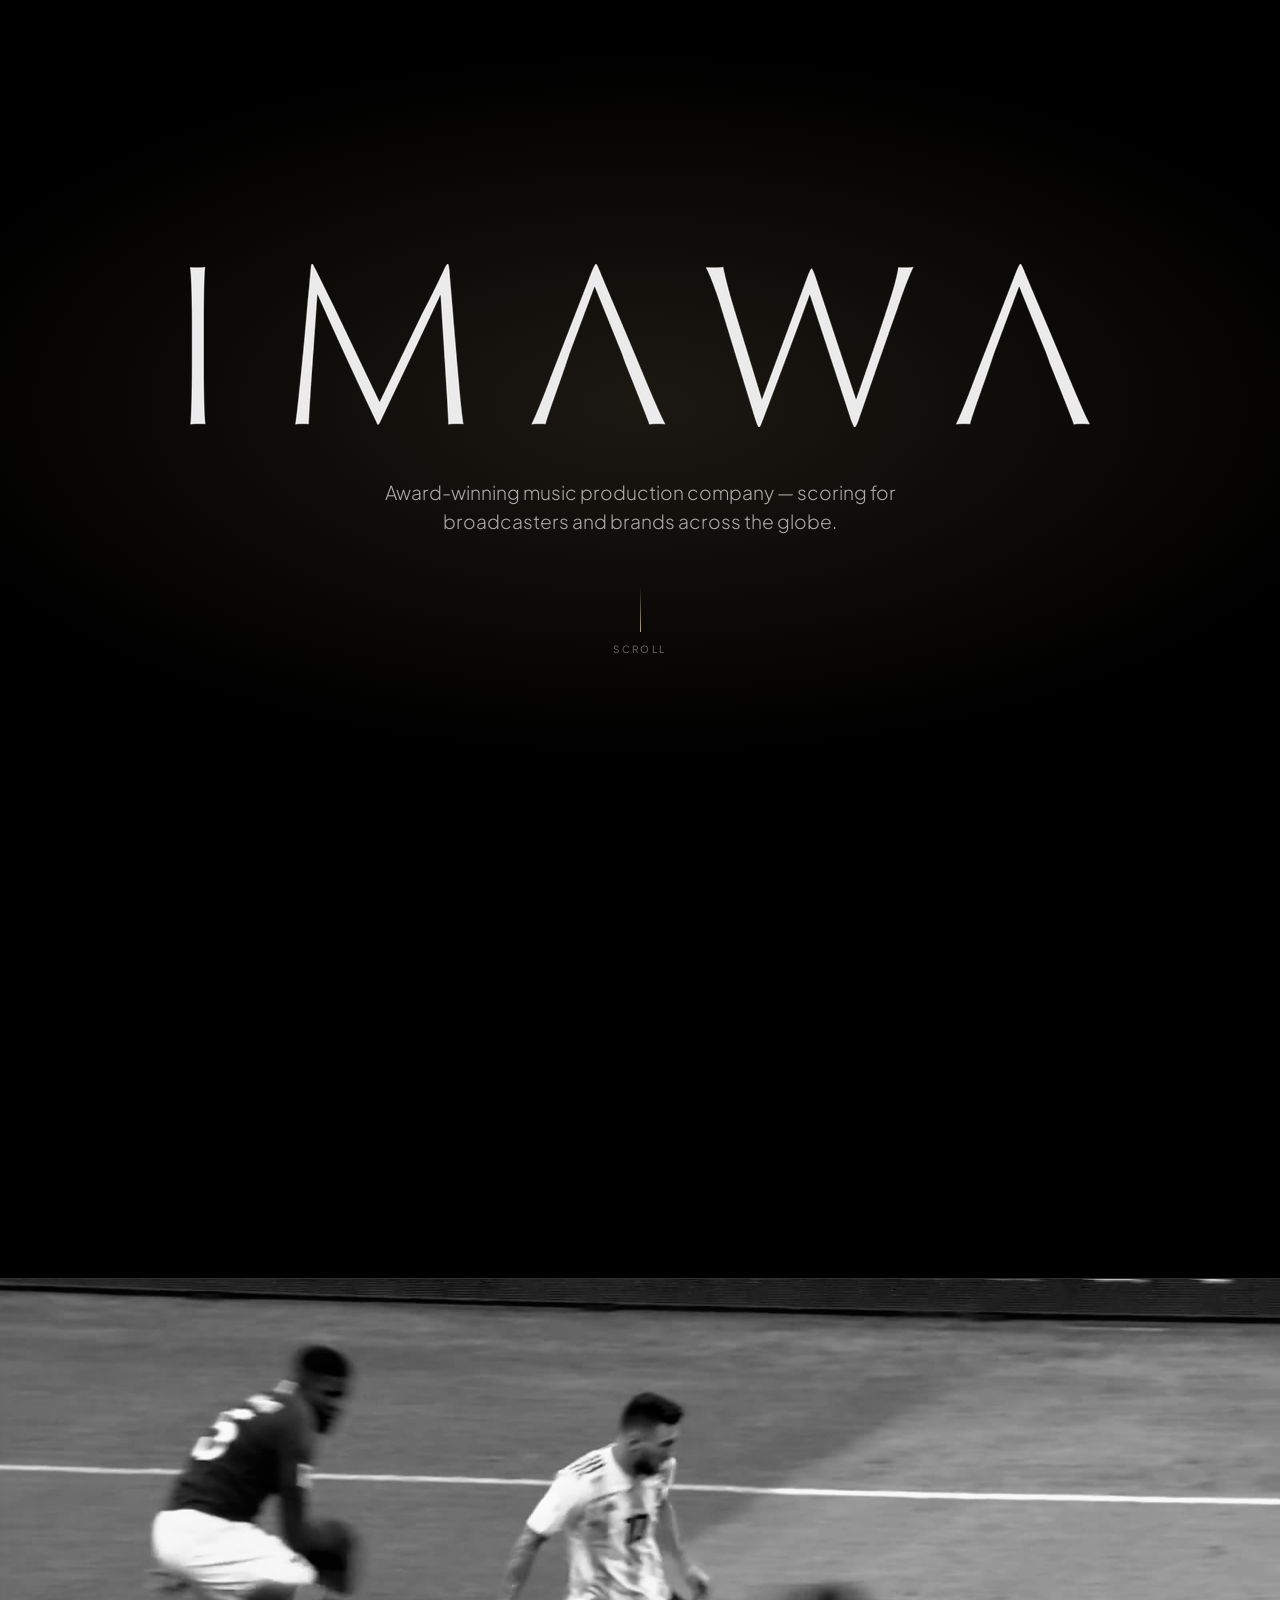
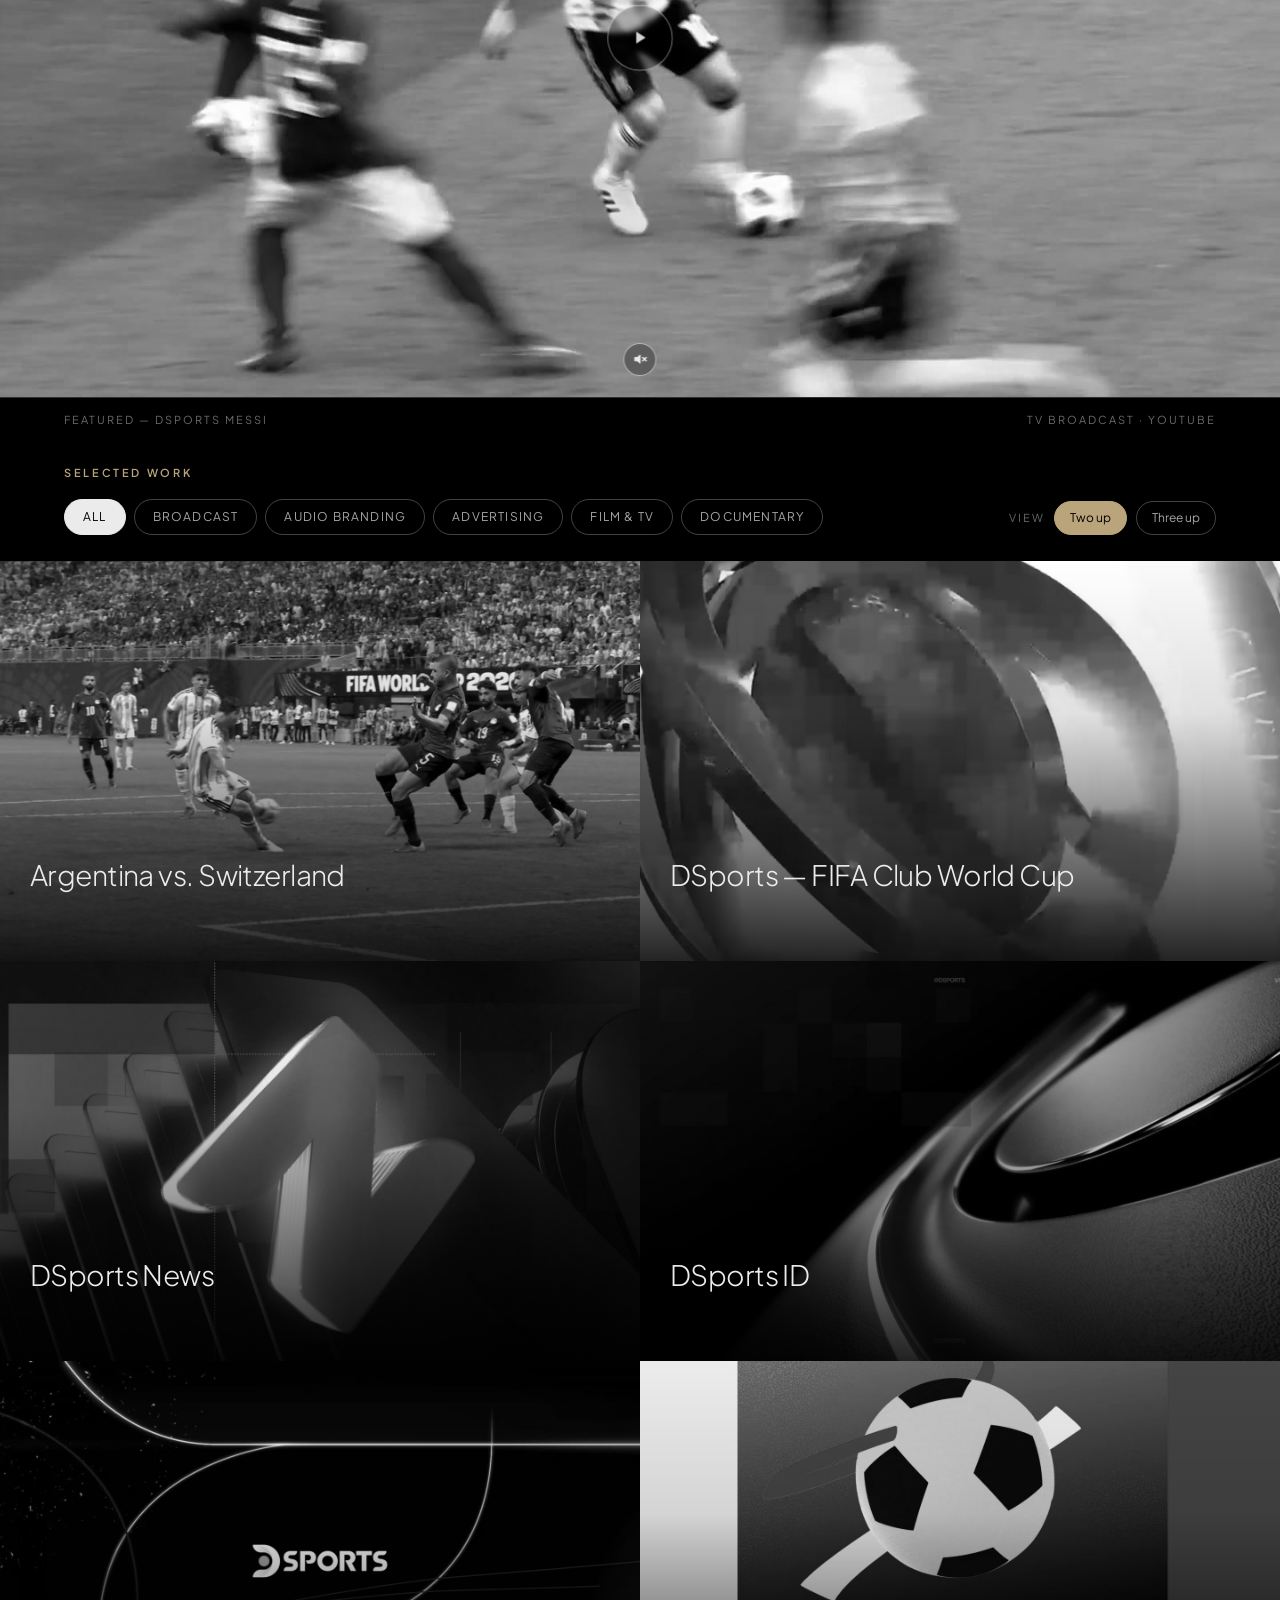
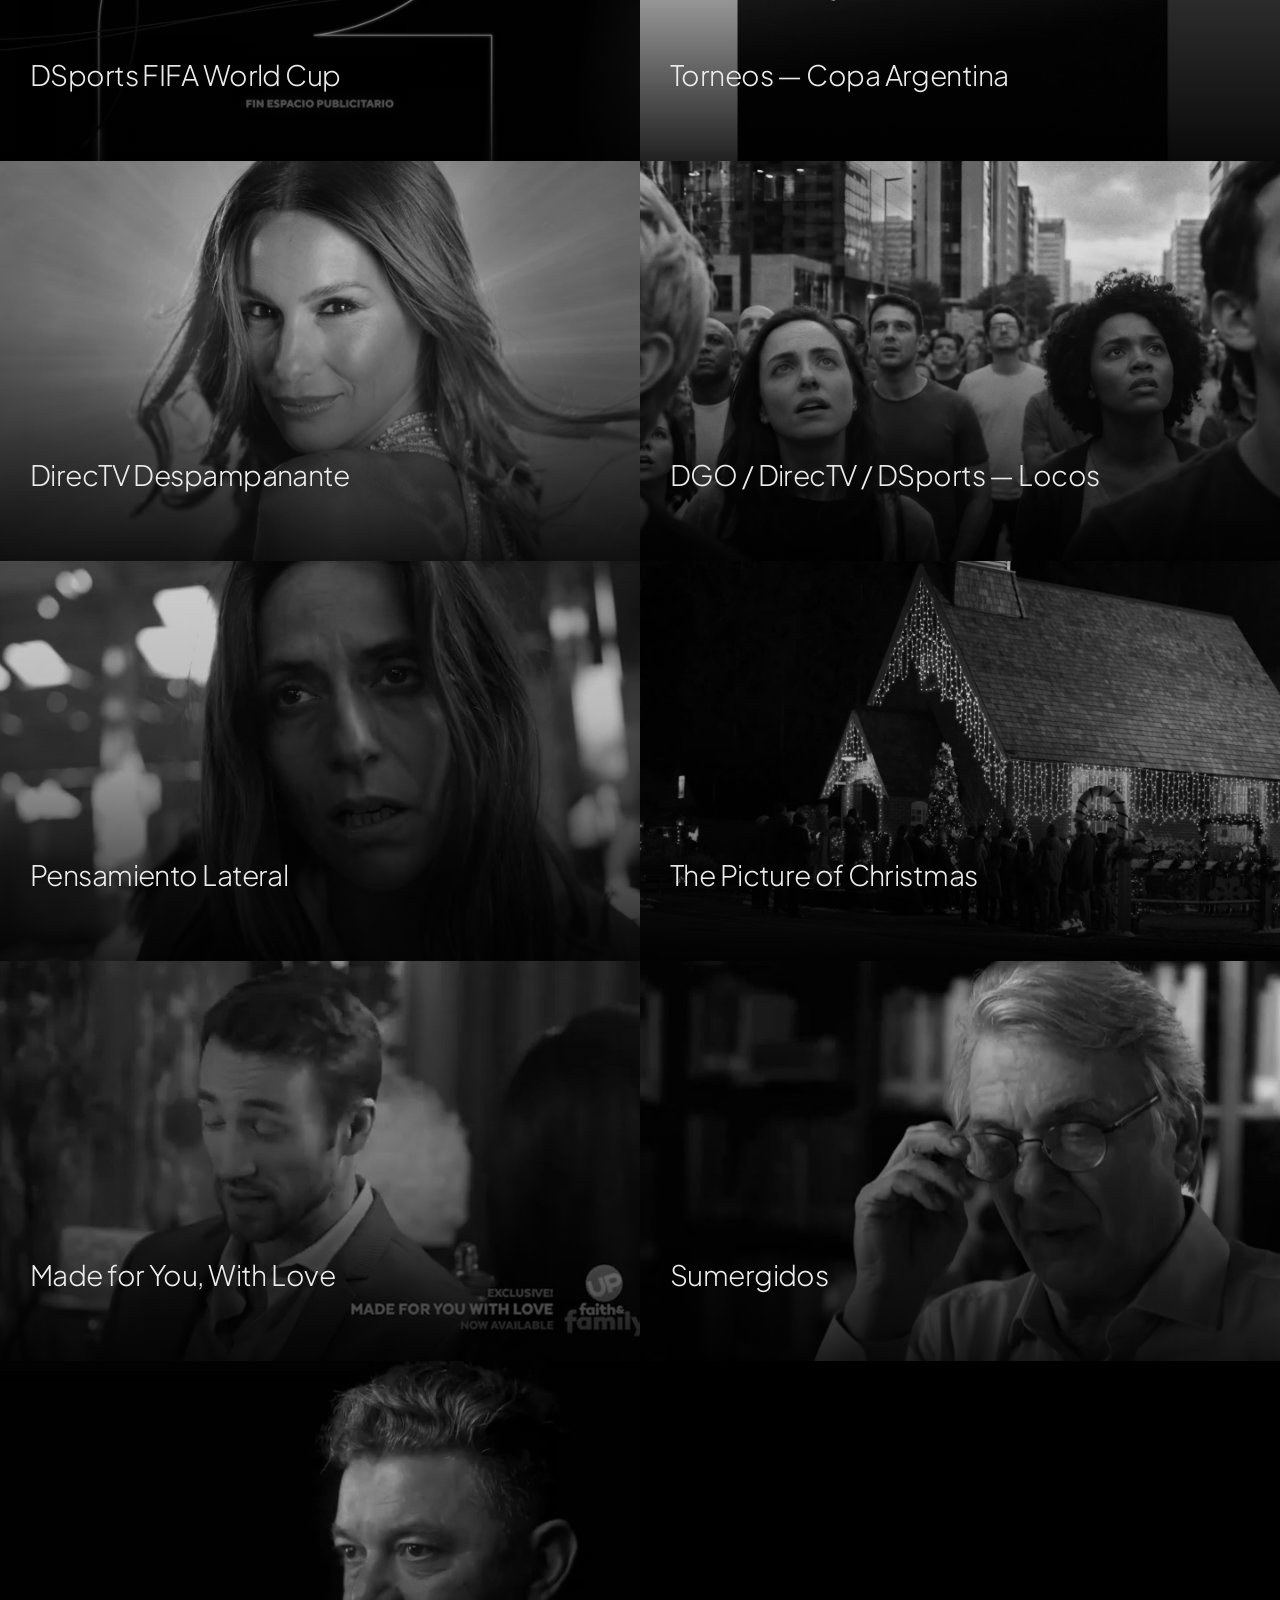
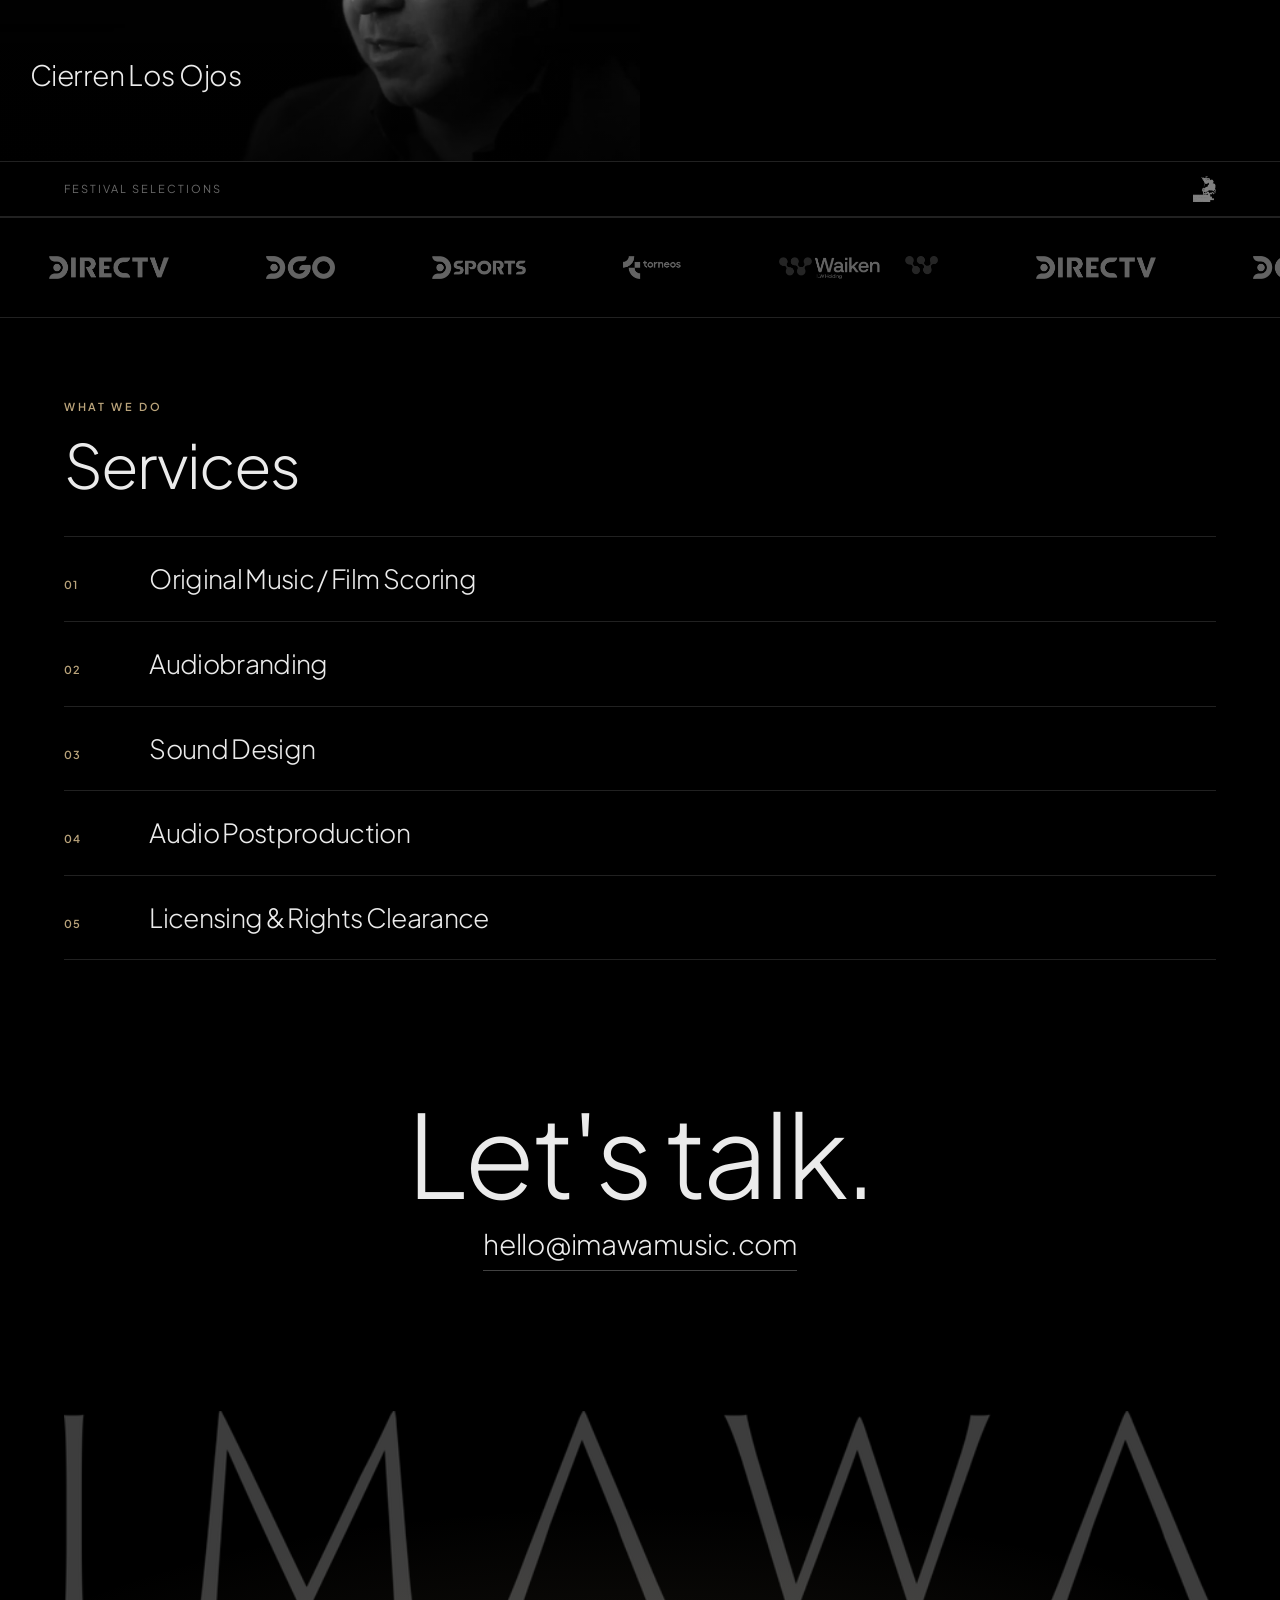
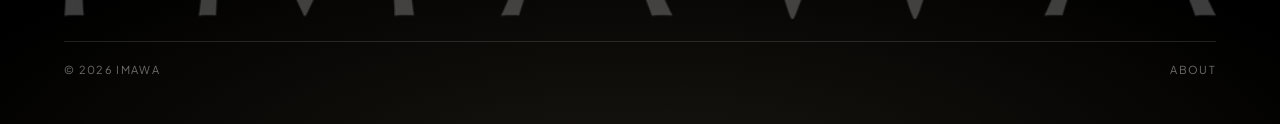
==== commit f8a21b84: "Better thumbnails, Firefox play ring, English title Thumbnails re-cut to the moments asked for: the " ====
--- a/index.html
+++ b/index.html
@@ -83,12 +83,12 @@
       </div>
     </div>
     <div class="grid" data-view="2">
-      <button class="card" data-cat="broadcast" data-file="media/video/argentina-suiza.mp4" data-title="Argentina vs. Suiza" type="button" aria-label="Play Argentina vs. Suiza">
-        <div class="card__media">
-          <img src="media/thumbs/argentina-suiza.jpg" alt="Argentina vs. Suiza" loading="lazy" width="1600" height="900">
-          <span class="card__play" aria-hidden="true"></span>
-          <div class="card__ov">
-            <h3>Argentina vs. Suiza</h3>
+      <button class="card" data-cat="broadcast" data-file="media/video/argentina-suiza.mp4" data-title="Argentina vs. Switzerland" type="button" aria-label="Play Argentina vs. Switzerland">
+        <div class="card__media">
+          <img src="media/thumbs/argentina-suiza.jpg" alt="Argentina vs. Switzerland" loading="lazy" width="1600" height="900">
+          <span class="card__play" aria-hidden="true"></span>
+          <div class="card__ov">
+            <h3>Argentina vs. Switzerland</h3>
             <ul class="tags"><li class="tag">TV Broadcast</li><li class="tag card__src">Play</li></ul>
           </div>
         </div>
--- a/css/style.css
+++ b/css/style.css
@@ -957,3 +957,36 @@
 
 /* Same size as the play button it sits beside, not the smaller grid one. */
 .reel__mute{width:clamp(58px,6vw,92px)}
+
+/* ======================================================================
+   POST-DELIVERY 29 — desktop centring, smaller control, none on phones
+   ====================================================================== */
+
+/* The panel was only put back to full height inside the phone breakpoint, so
+   desktop kept centring its content inside 82svh and sat high. Same treatment
+   here: full-height panel to hold the block centred, and the film lifted into
+   the empty space below it instead. */
+.intro__inner{height:100svh}
+.reel{position:relative;z-index:2;margin-top:-18svh}
+
+/* Much smaller. The stroke and the soft ground stay - only the scale changes. */
+.reel__mute{width:clamp(30px,2.6vw,38px)}
+.reel__mute svg{width:52%;height:52%;stroke-width:2}
+.reel__mute .ico-body{stroke-width:1.4}
+
+@media (max-width:900px){
+  /* Sound starts by itself on phones, so the control only appears in the case
+     where it did not - and vanishes the moment audio is running. */
+  .reel__mute.is-on{display:none}
+}
+
+/* ======================================================================
+   POST-DELIVERY 30 — play affordance clears once the film is running
+   ====================================================================== */
+
+/* Firefox kept the ring drawn over the playing film. It is only meant to say
+   "this opens", so it goes as soon as the film is actually running - the host
+   gets .in from onReady - and comes back on hover, where it means something. */
+.reel__frame .card__play{transition:opacity .45s var(--ease)}
+.reel__stage.is-live .reel__frame .card__play{opacity:0}
+.reel__stage.is-live .reel__frame:hover .card__play{opacity:1}
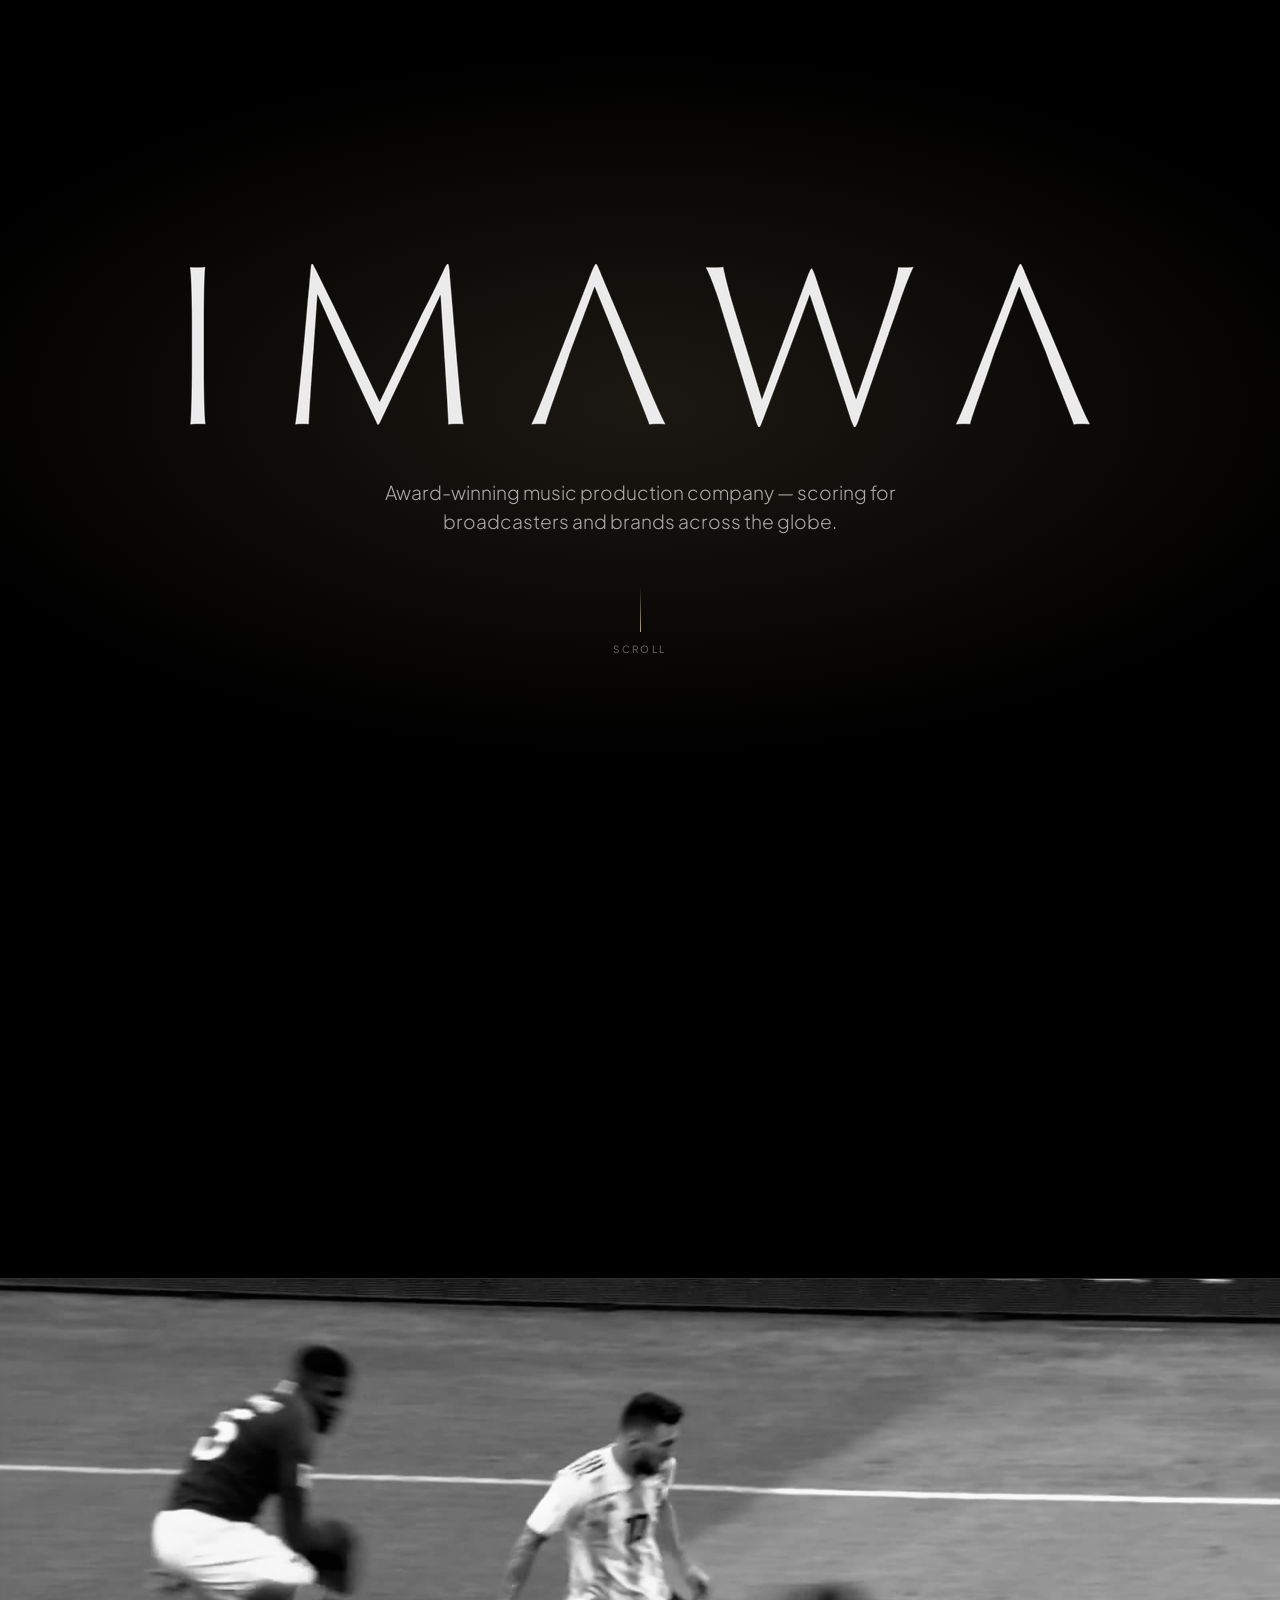
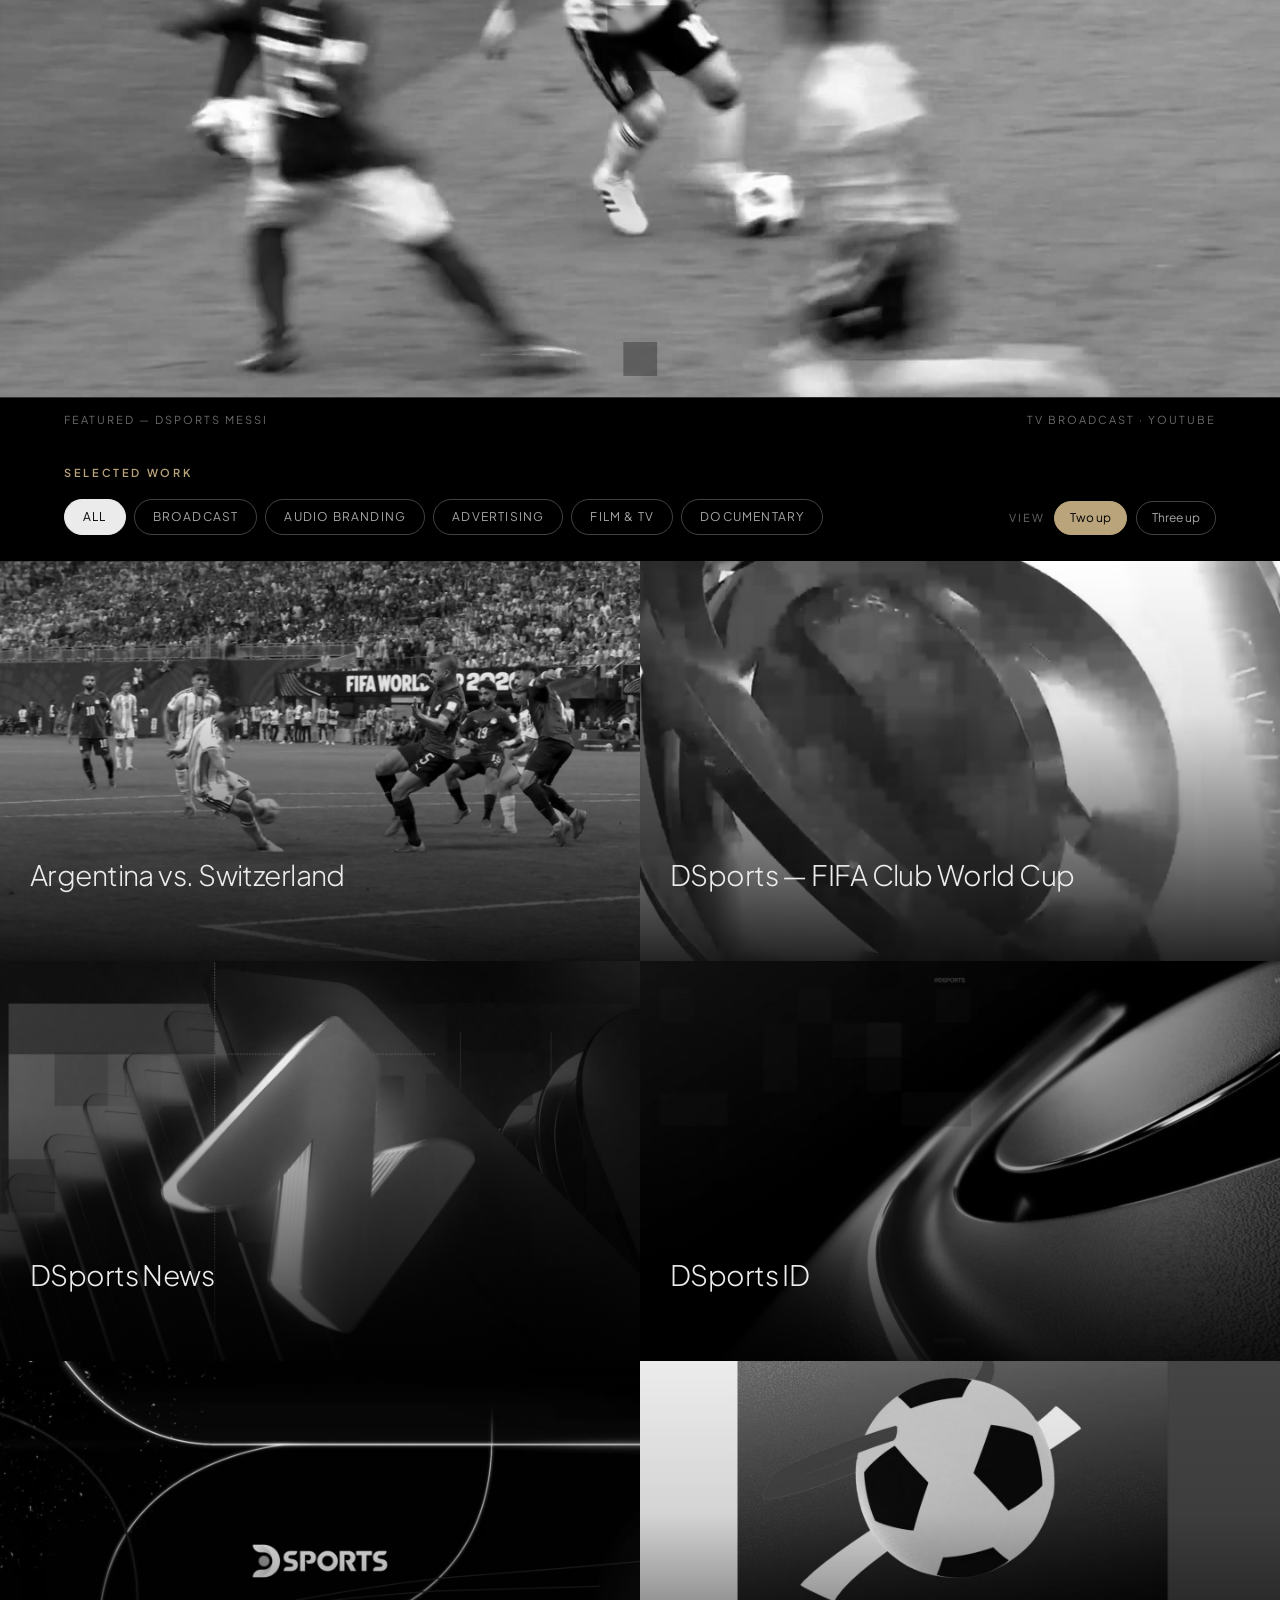
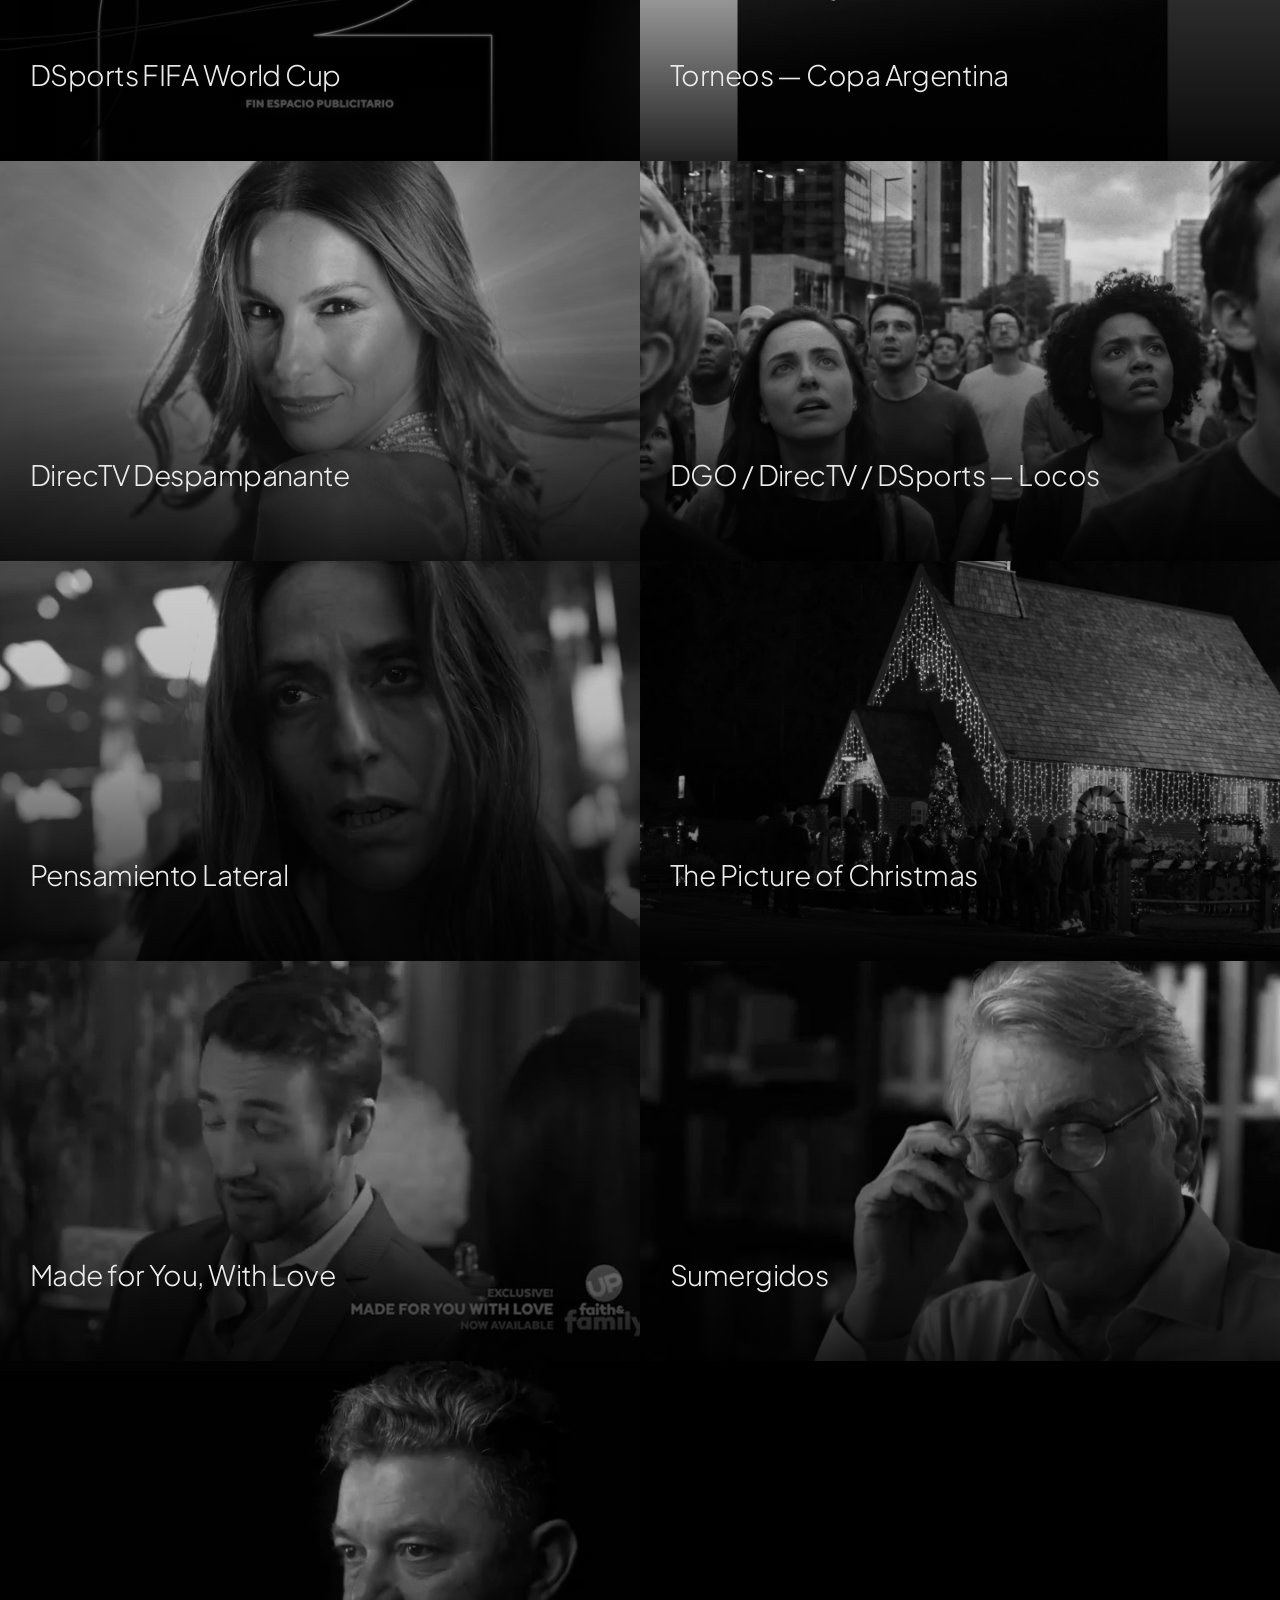
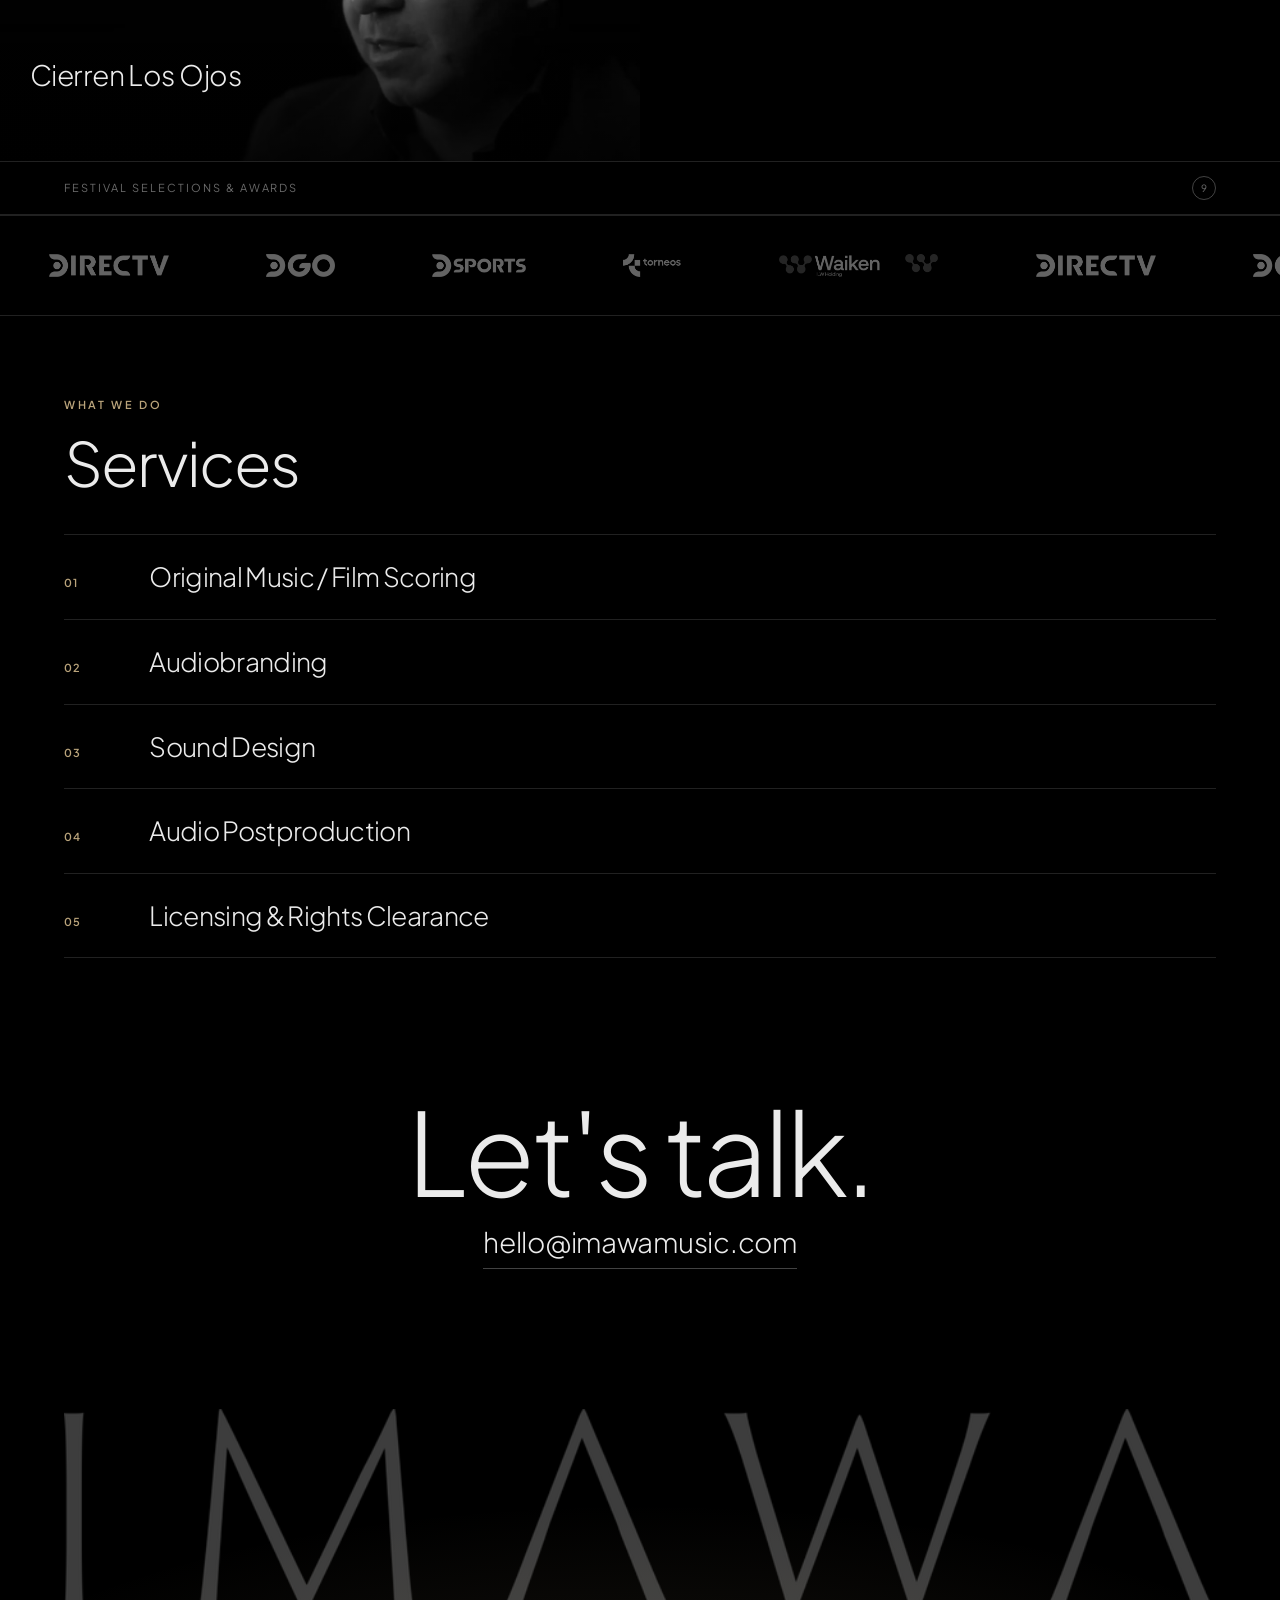
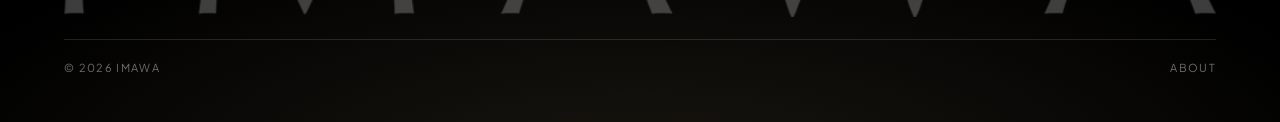
==== commit 9ad6de08: "Festivals become a gallery of nine marks The strip opened a single banner. It now opens every festiv" ====
--- a/index.html
+++ b/index.html
@@ -219,14 +219,44 @@
          instead, from the festival mark on the right. To show it inline again,
          restore the <img class="fest__img"> line inside this block. -->
     <div class="fest">
-      <button class="fest__trigger" type="button"
-              data-img="media/fest-mardelplata.jpg"
-              data-title="40º Festival Internacional de Cine de Mar del Plata"
-              aria-label="View the Mar del Plata festival selection">
-        <span class="fest__label">Festival selections</span>
-        <img class="fest__mark" src="assets/logos/moscu.png" width="161" height="180"
-             alt="Moscow International Film Festival">
-      </button>
+      <button class="fest__trigger" type="button" data-gallery="festGallery"
+              aria-label="View festival selections and awards">
+        <span class="fest__label">Festival selections &amp; awards</span>
+        <span class="fest__count">9</span>
+      </button>
+    </div>
+
+    <!-- Lifted into the lightbox when the strip above is clicked. -->
+    <div id="festGallery" hidden>
+      <div class="fest__grid">
+        <figure class="fest__tile">
+          <img src="media/festivals/mar-del-plata.jpg" alt="Mar del Plata" loading="lazy">
+        </figure>
+        <figure class="fest__tile">
+          <img src="media/festivals/promax-awards.jpg" alt="Promax Awards" loading="lazy">
+        </figure>
+        <figure class="fest__tile">
+          <img src="media/festivals/promax-awards-2.jpg" alt="Promax Awards" loading="lazy">
+        </figure>
+        <figure class="fest__tile">
+          <img src="media/festivals/poke.jpg" alt="Poke" loading="lazy">
+        </figure>
+        <figure class="fest__tile">
+          <img src="media/festivals/bafici.jpg" alt="Bafici" loading="lazy">
+        </figure>
+        <figure class="fest__tile">
+          <img src="media/festivals/martin-fierro-latino.png" alt="Martín Fierro Latino" loading="lazy">
+        </figure>
+        <figure class="fest__tile">
+          <img src="media/festivals/moscow.jpg" alt="Moscow International Film Festival" loading="lazy">
+        </figure>
+        <figure class="fest__tile">
+          <img src="media/festivals/cuba.png" alt="Festival de Cuba" loading="lazy">
+        </figure>
+        <figure class="fest__tile">
+          <img src="media/festivals/mexico.jpg" alt="Festival de México" loading="lazy">
+        </figure>
+      </div>
     </div>
   </section>
 
--- a/css/style.css
+++ b/css/style.css
@@ -990,3 +990,34 @@
 .reel__frame .card__play{transition:opacity .45s var(--ease)}
 .reel__stage.is-live .reel__frame .card__play{opacity:0}
 .reel__stage.is-live .reel__frame:hover .card__play{opacity:1}
+
+/* ======================================================================
+   POST-DELIVERY 31 — festivals become a gallery
+   ====================================================================== */
+
+/* The strip used to open a single banner. It now opens every festival mark
+   and award at once, scrolling inside the lightbox. */
+.fest__trigger{justify-content:space-between}
+.fest__count{display:inline-grid;place-items:center;min-width:24px;height:24px;
+  padding:0 7px;border:1px solid var(--line-2);border-radius:999px;
+  font-size:10px;letter-spacing:.06em;color:var(--paper-45)}
+.fest__trigger:hover .fest__count{color:var(--paper);border-color:var(--paper)}
+
+/* Nine marks, every one on a different ground - cyan, green, white, black,
+   transparent. Keying them to one colour would destroy most of them, so each
+   sits on its own light tile instead and simply reads as what it is. */
+.fest__grid{display:grid;gap:clamp(10px,1.4vw,18px);width:100%;
+  grid-template-columns:repeat(auto-fill,minmax(min(100%,190px),1fr))}
+.fest__tile{margin:0;display:grid;place-items:center;aspect-ratio:4/3;
+  padding:clamp(14px,1.8vw,24px);border-radius:3px;background:var(--paper)}
+.fest__tile img{max-width:100%;max-height:100%;width:auto;height:auto;
+  object-fit:contain}
+
+/* The gallery scrolls rather than being squeezed into a 16:9 frame. */
+.lb.is-gallery .lb__inner{width:min(96vw,1180px)}
+.lb.is-gallery .lb__box{aspect-ratio:auto;background:transparent;
+  max-height:calc(100vh - var(--lb-chrome));overflow-y:auto;overscroll-behavior:contain}
+@supports (height:100svh){
+  .lb.is-gallery .lb__box{max-height:calc(100svh - var(--lb-chrome))}
+}
+.lb.is-gallery .lb__box > div{position:static;padding-right:4px}
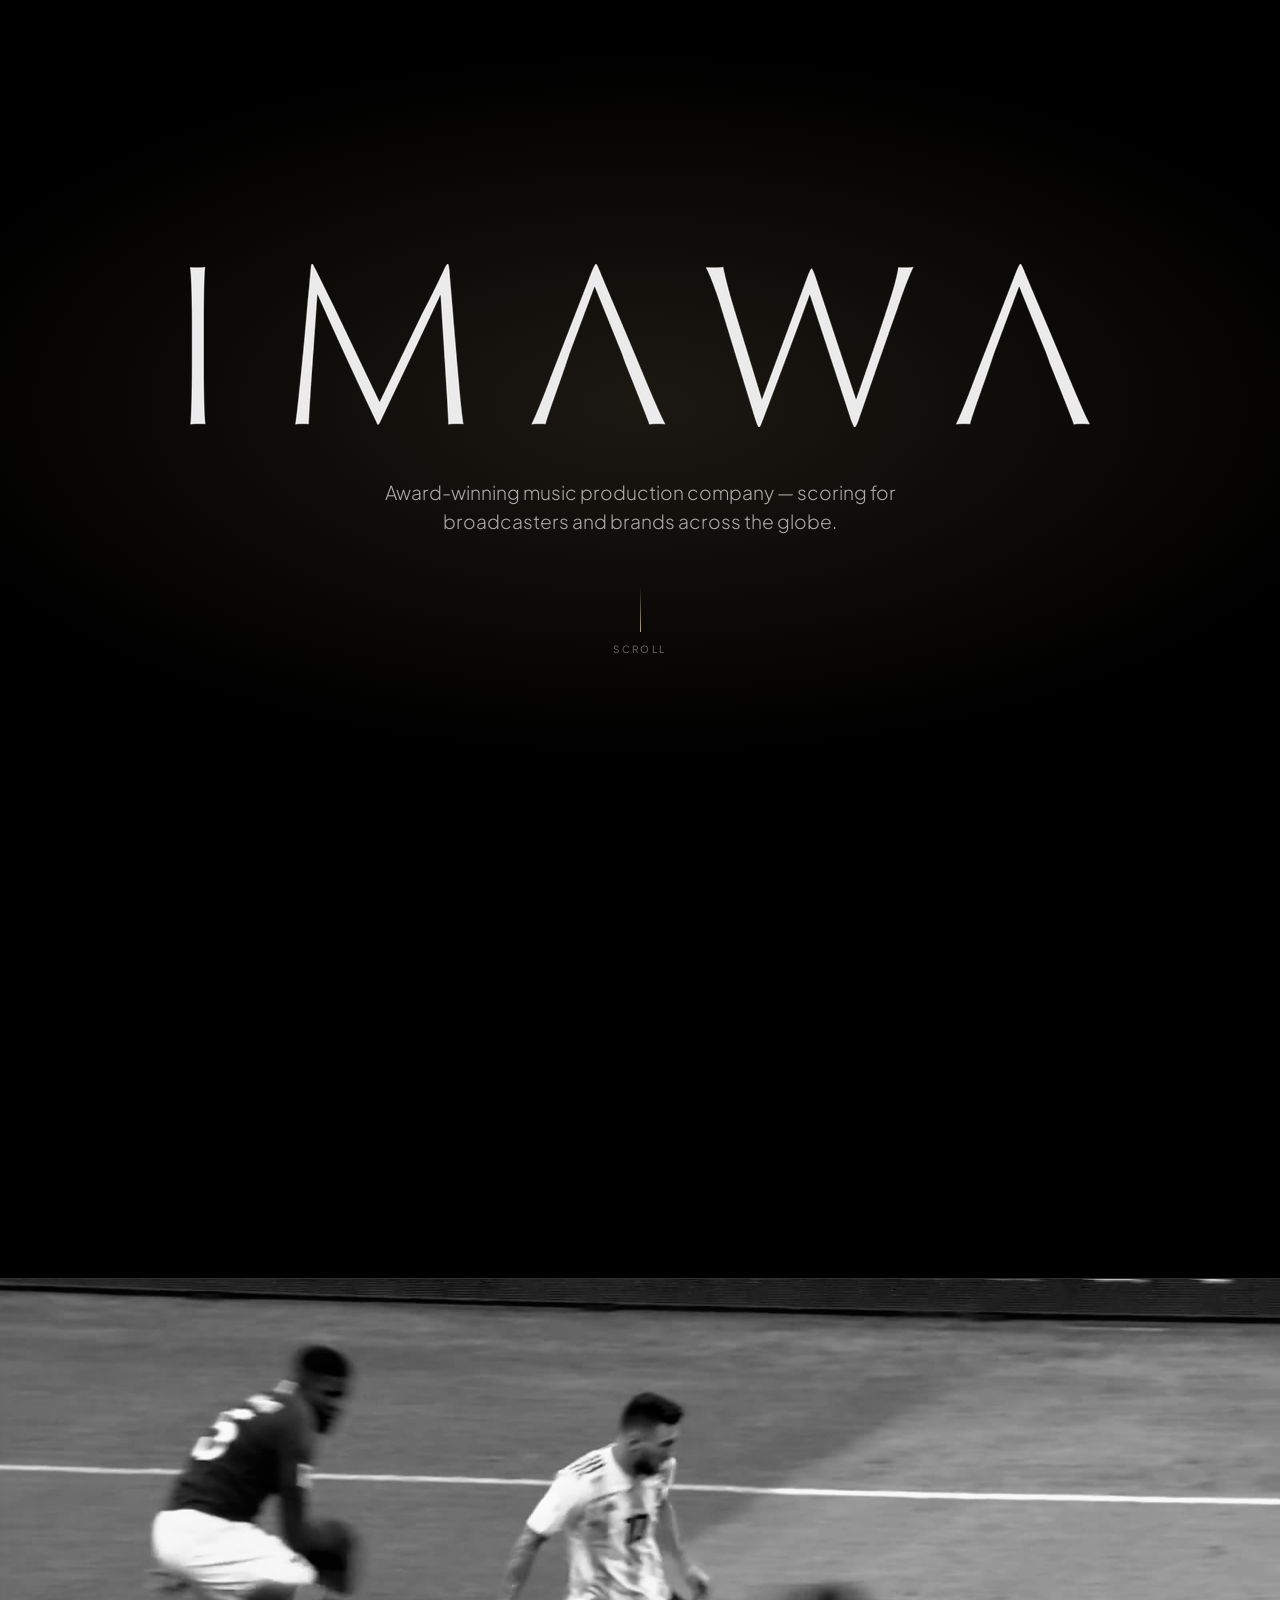
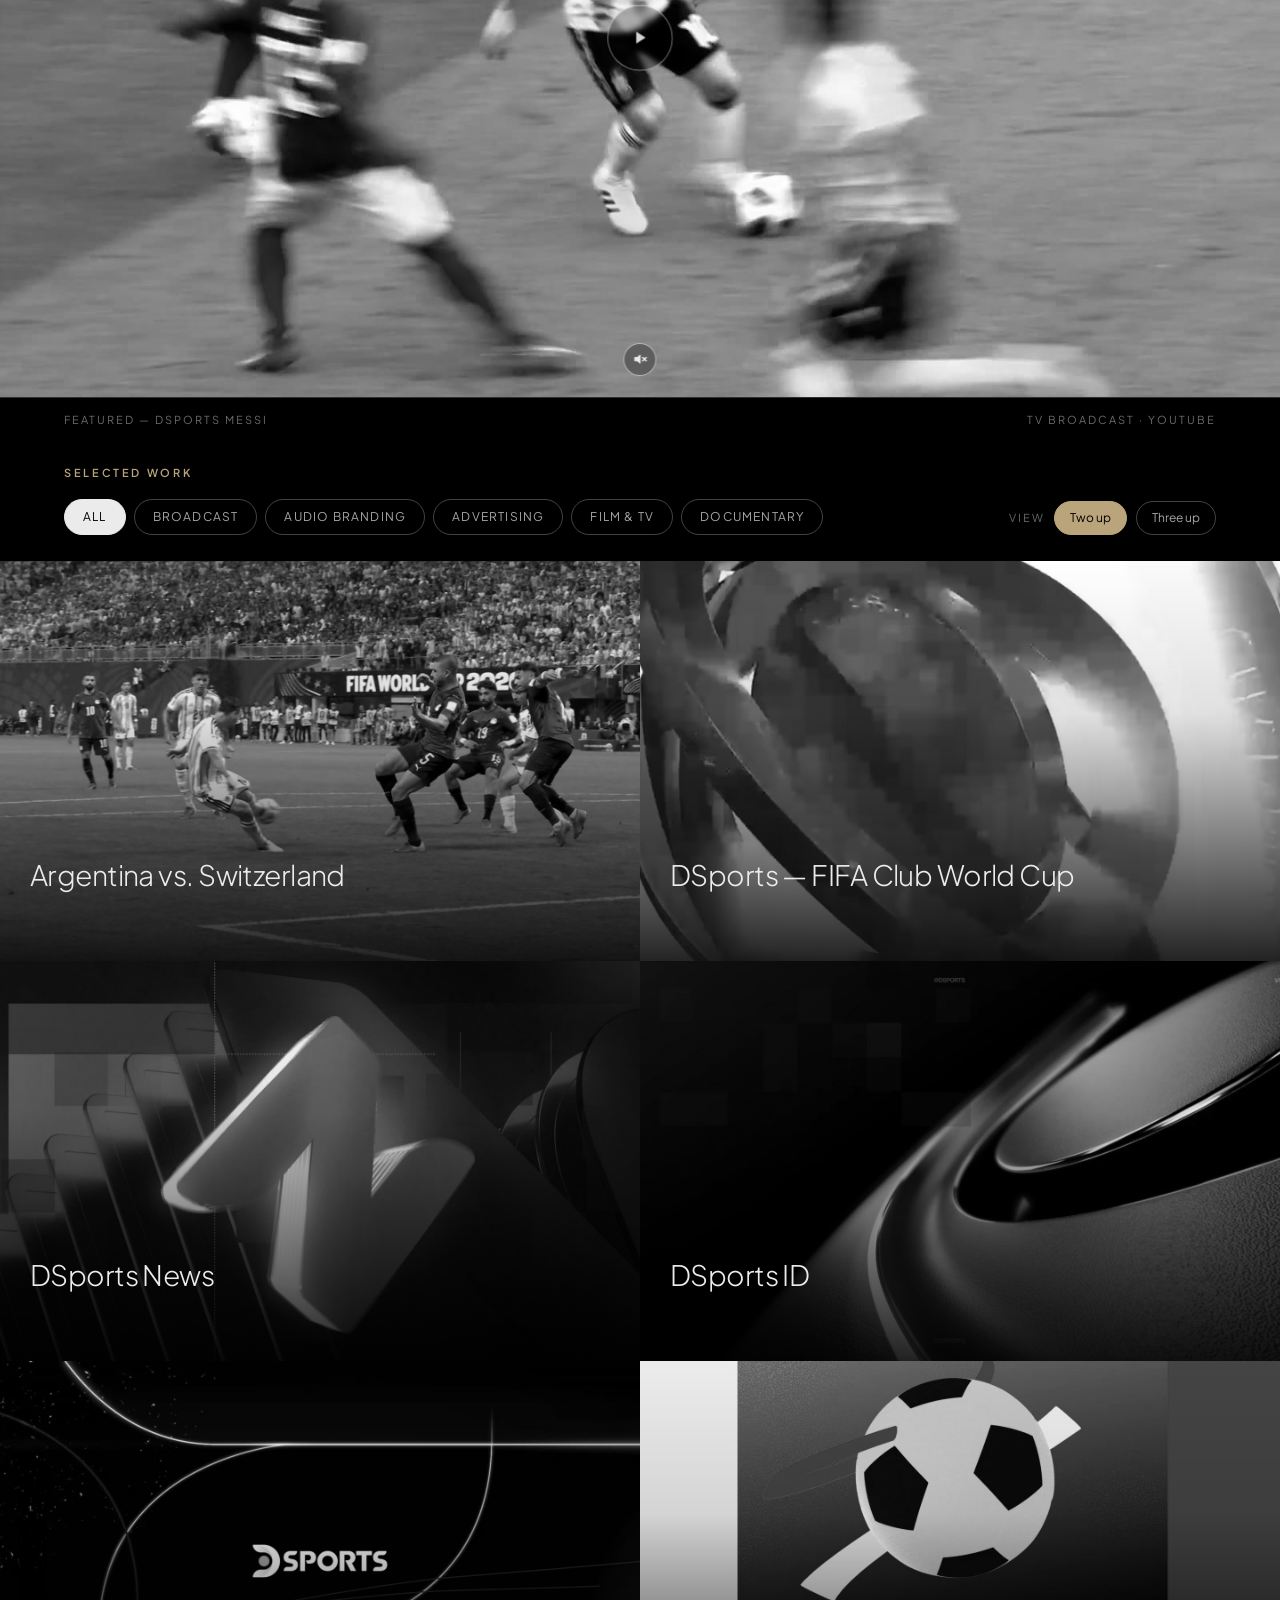
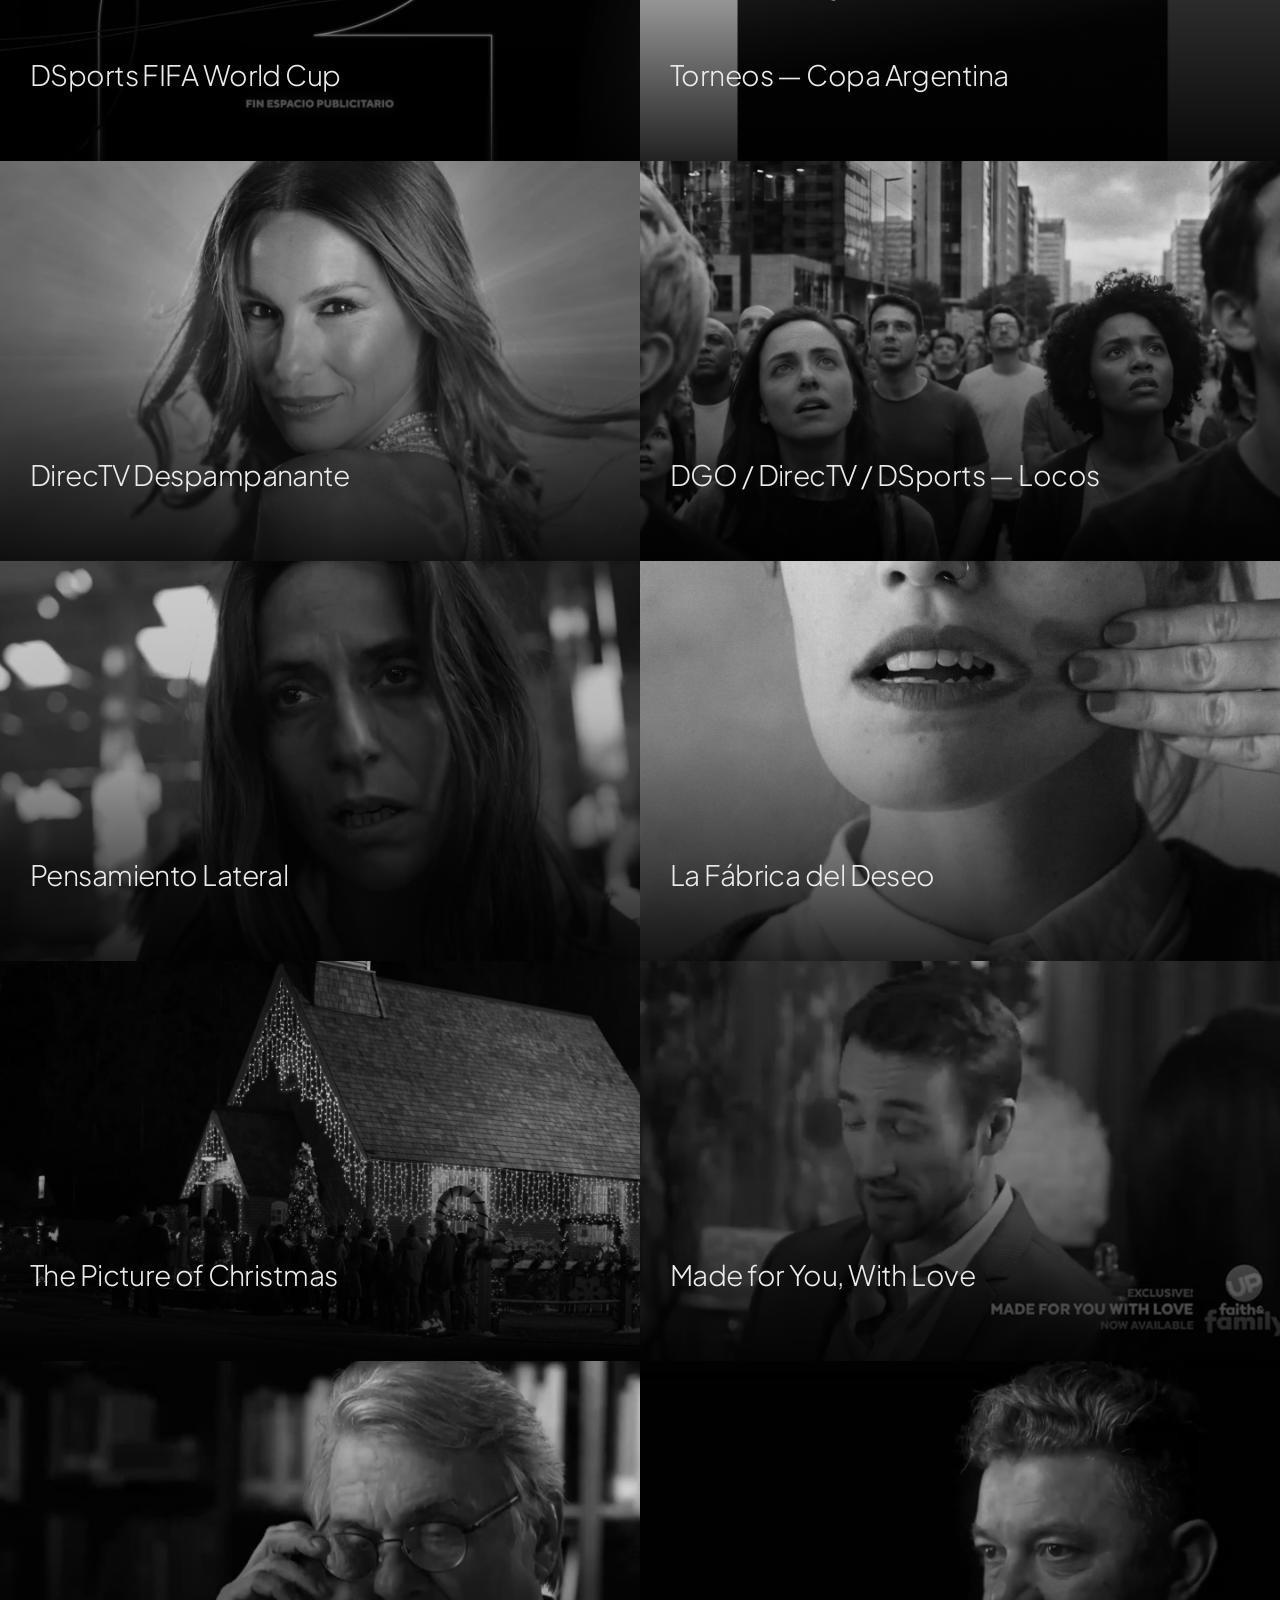
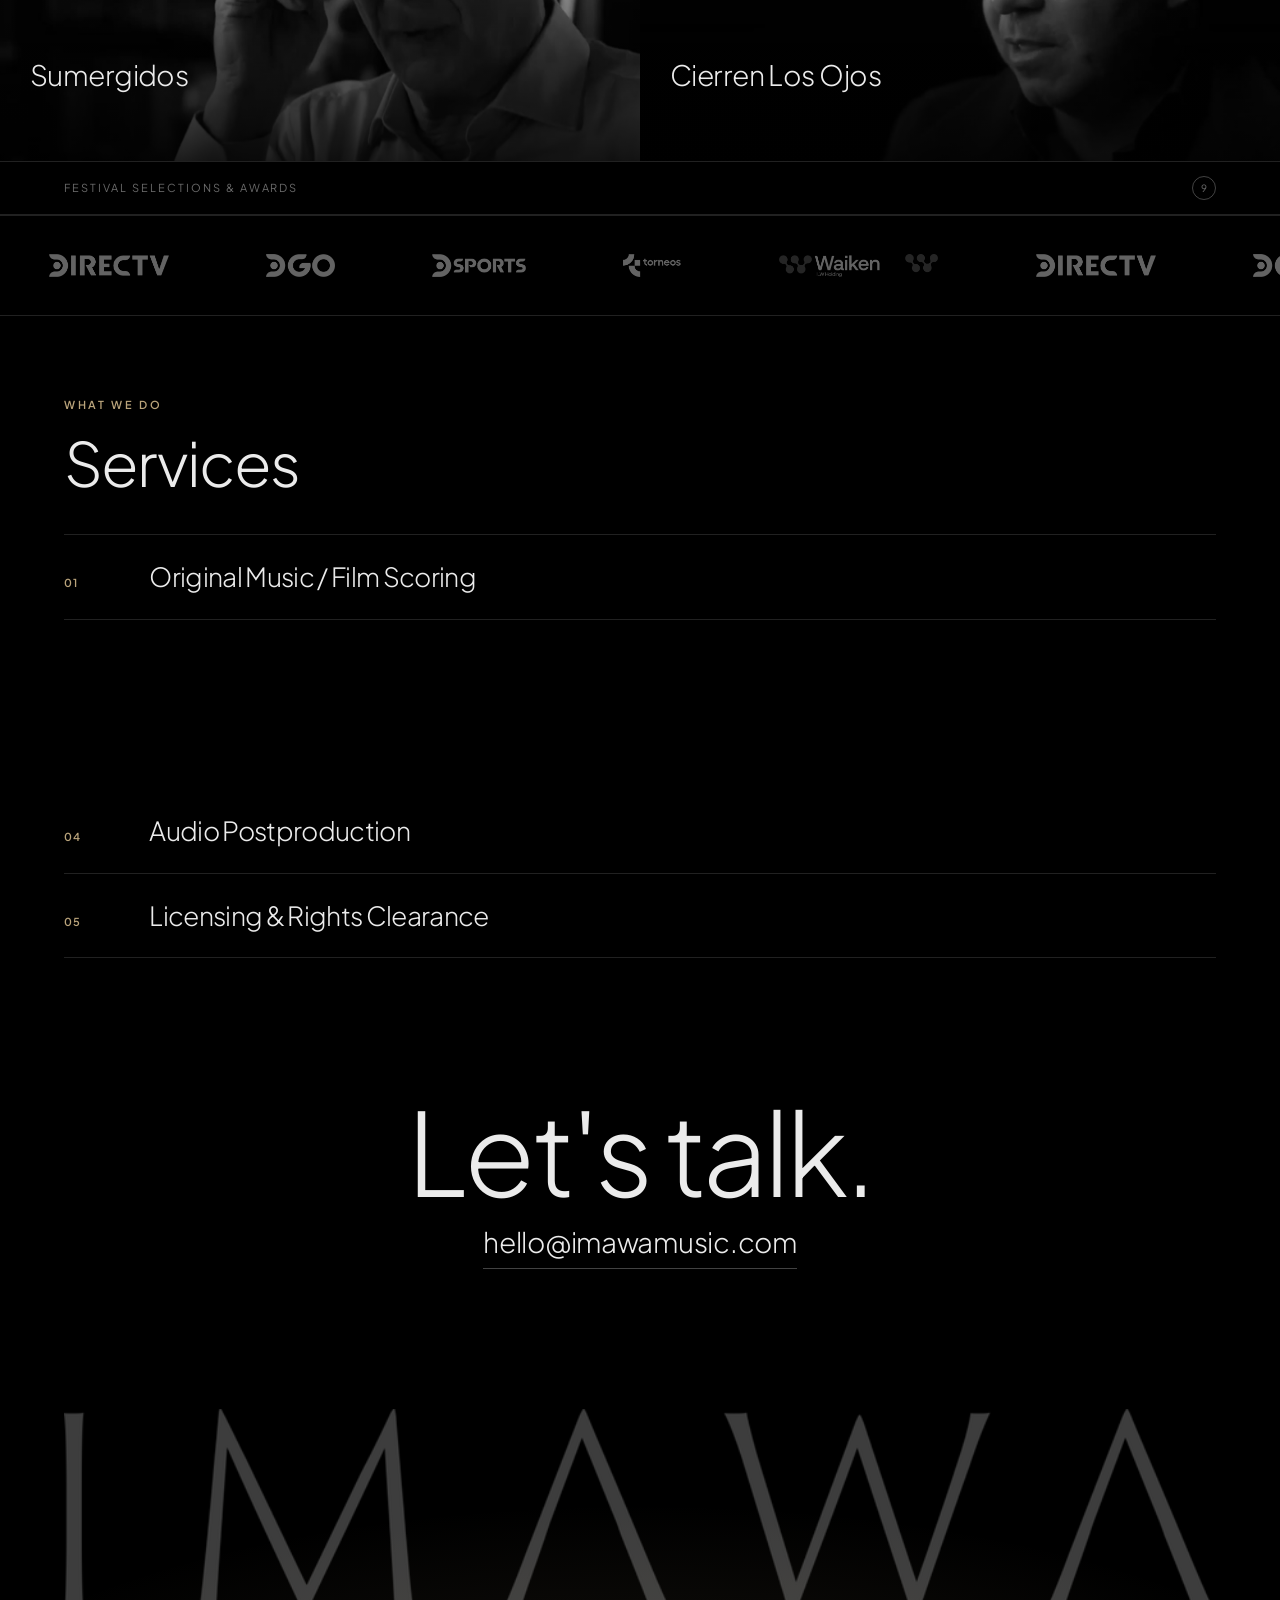
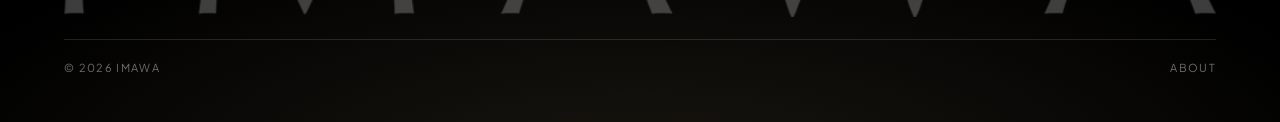
==== commit 35ed2806: "Add La Fábrica del Deseo, and correct the work-item skill Fourteenth piece, playing from YouTube. Th" ====
--- a/index.html
+++ b/index.html
@@ -173,6 +173,16 @@
           </div>
         </div>
       </button>
+      <button class="card" data-cat="film" data-yt="Rf1CD9z_hj4" data-title="La Fábrica del Deseo" type="button" aria-label="Play La Fábrica del Deseo">
+        <div class="card__media">
+          <img src="media/thumbs/la-fabrica-del-deseo.jpg" alt="La Fábrica del Deseo" loading="lazy" width="1600" height="900">
+          <span class="card__play" aria-hidden="true"></span>
+          <div class="card__ov">
+            <h3>La Fábrica del Deseo</h3>
+            <ul class="tags"><li class="tag">Feature Film</li><li class="tag card__src">YouTube</li></ul>
+          </div>
+        </div>
+      </button>
       <button class="card" data-cat="film" data-yt="lc0XmNuHwxA" data-title="The Picture of Christmas" type="button" aria-label="Play The Picture of Christmas">
         <div class="card__media">
           <img src="media/thumbs/picture-of-christmas.jpg" alt="The Picture of Christmas" loading="lazy" width="1600" height="900">
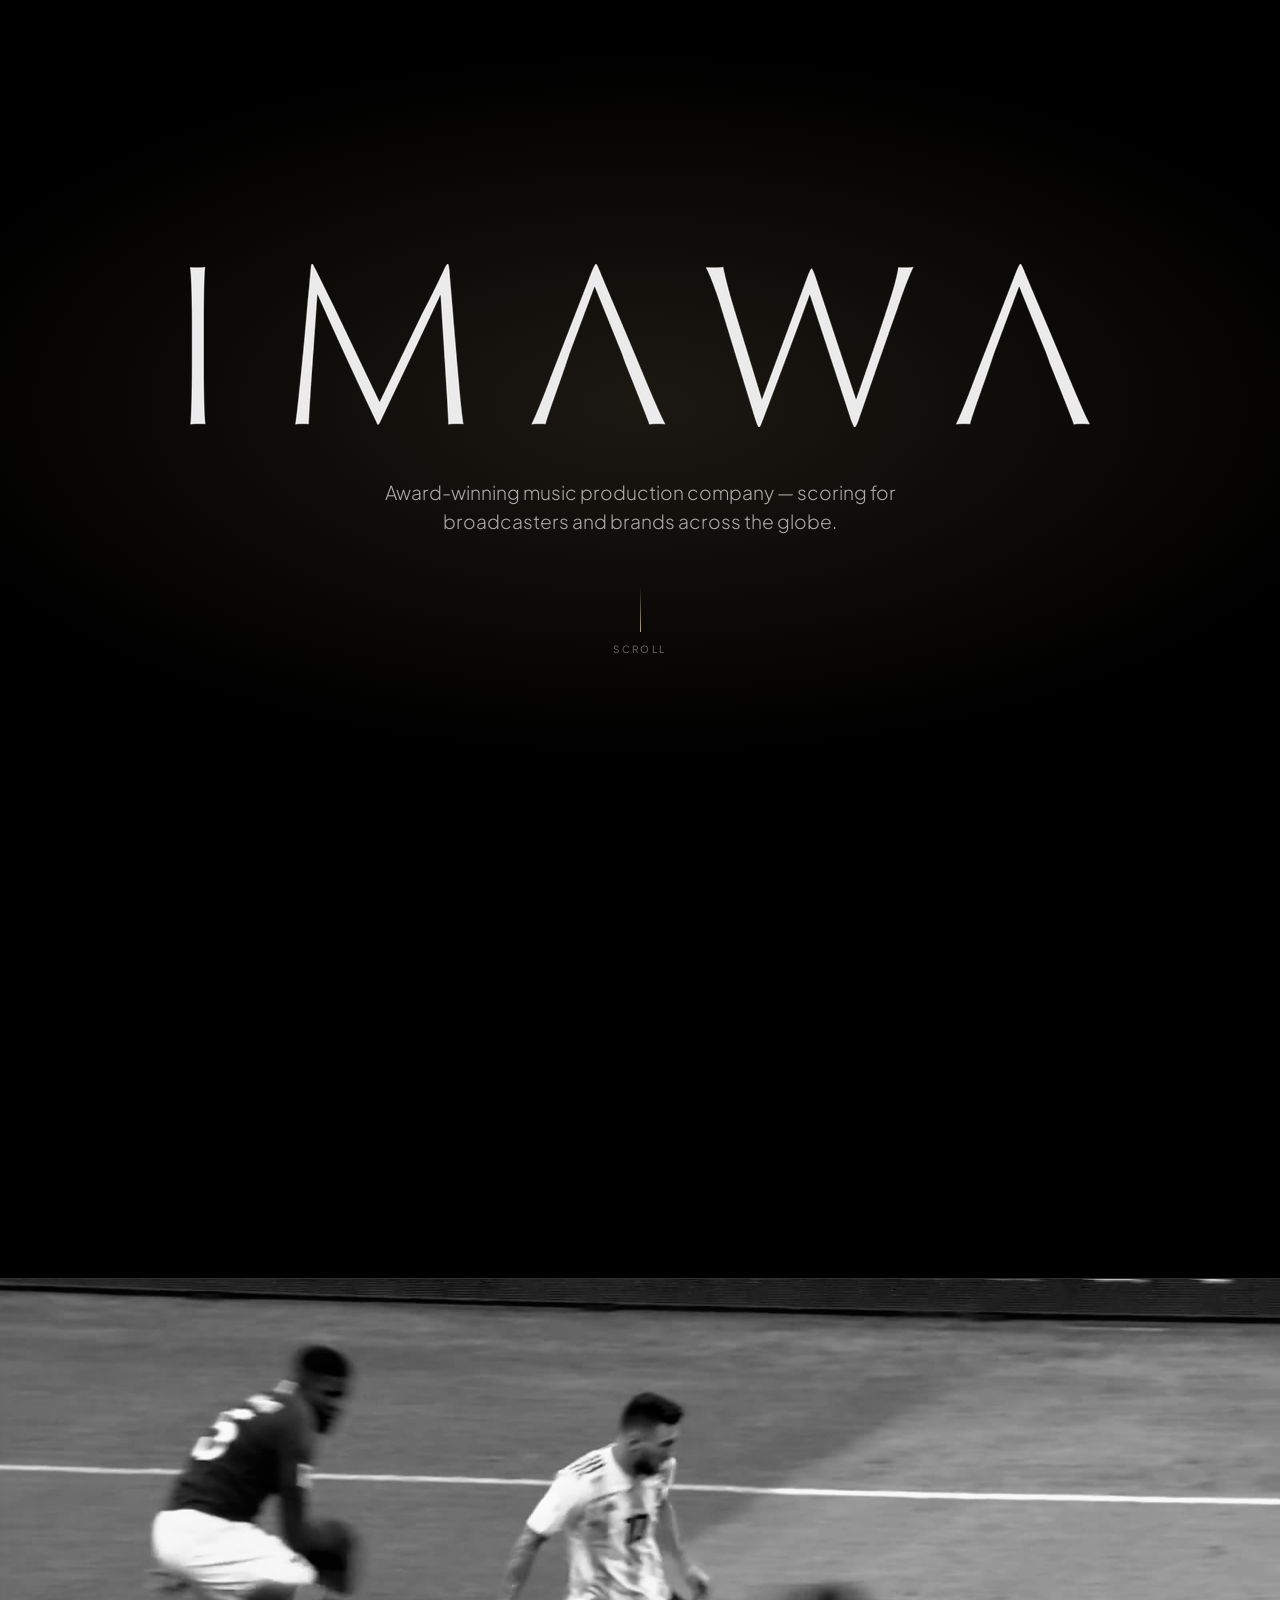
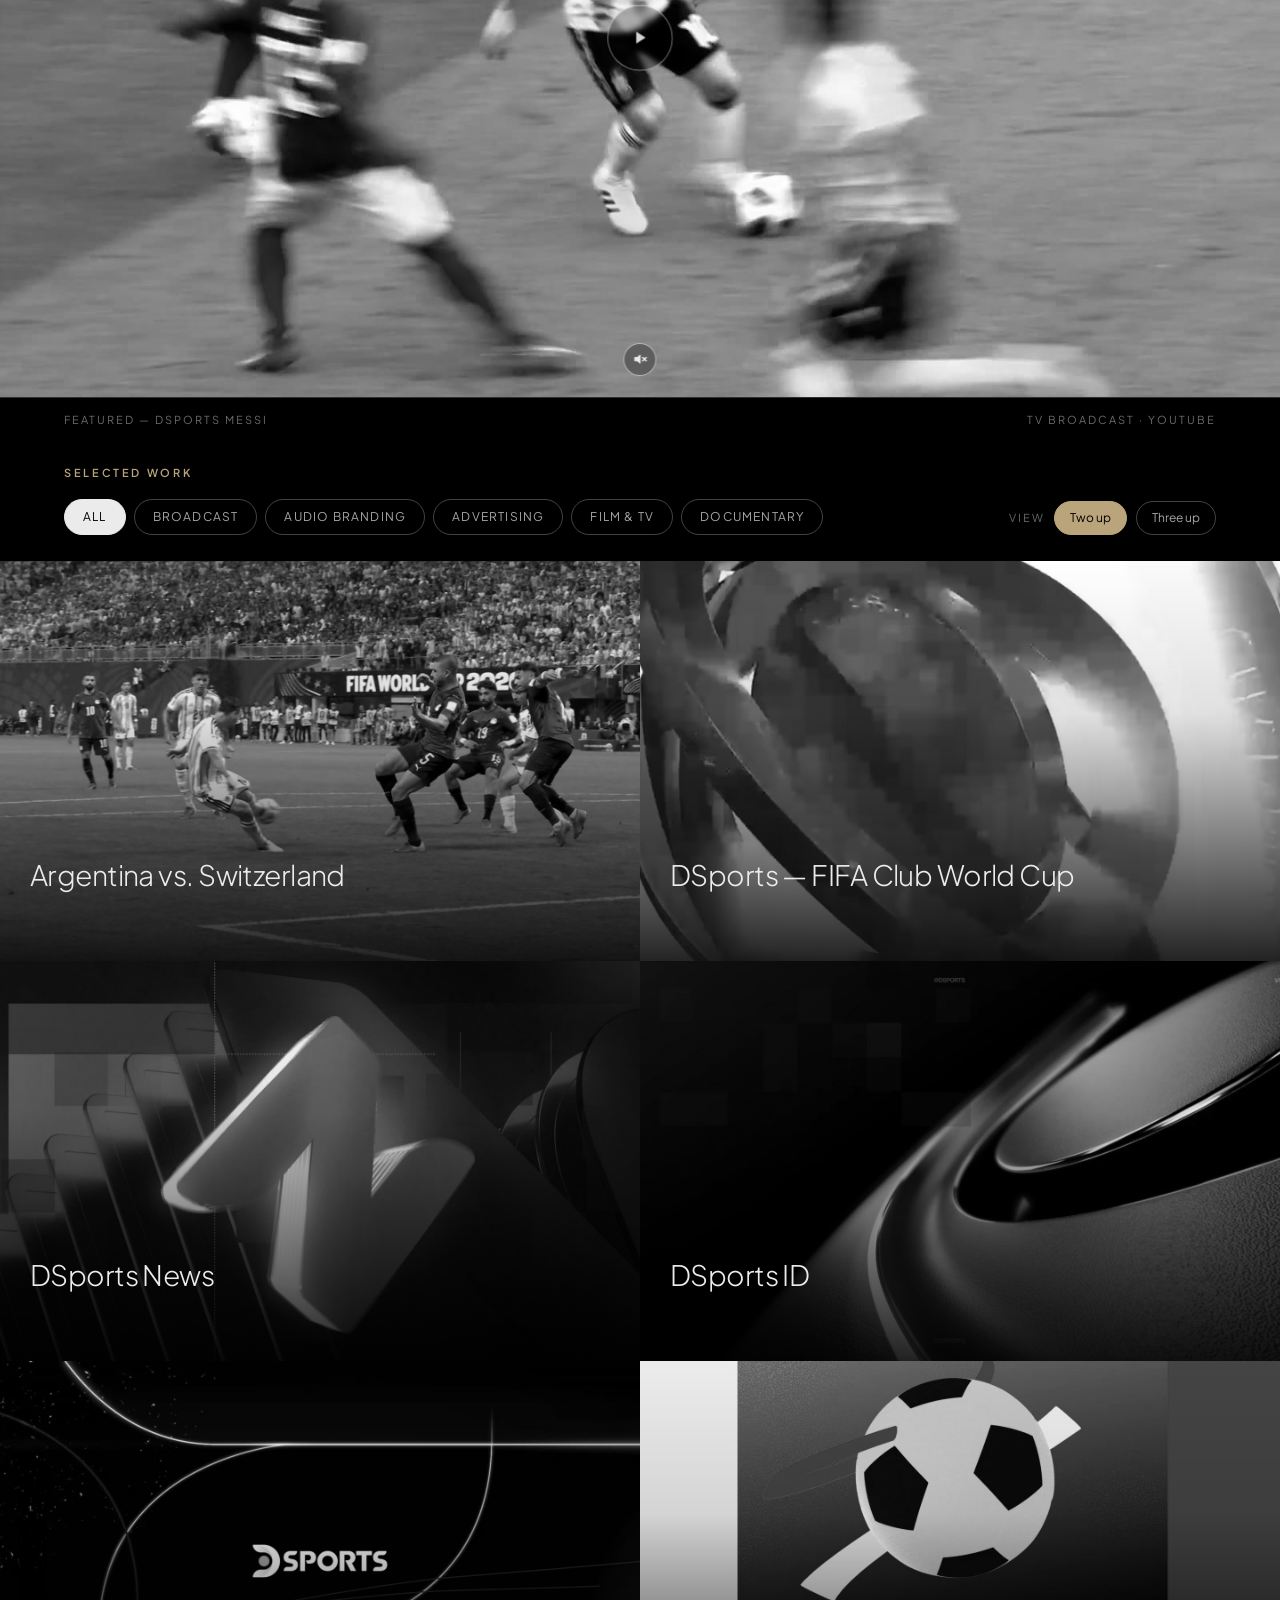
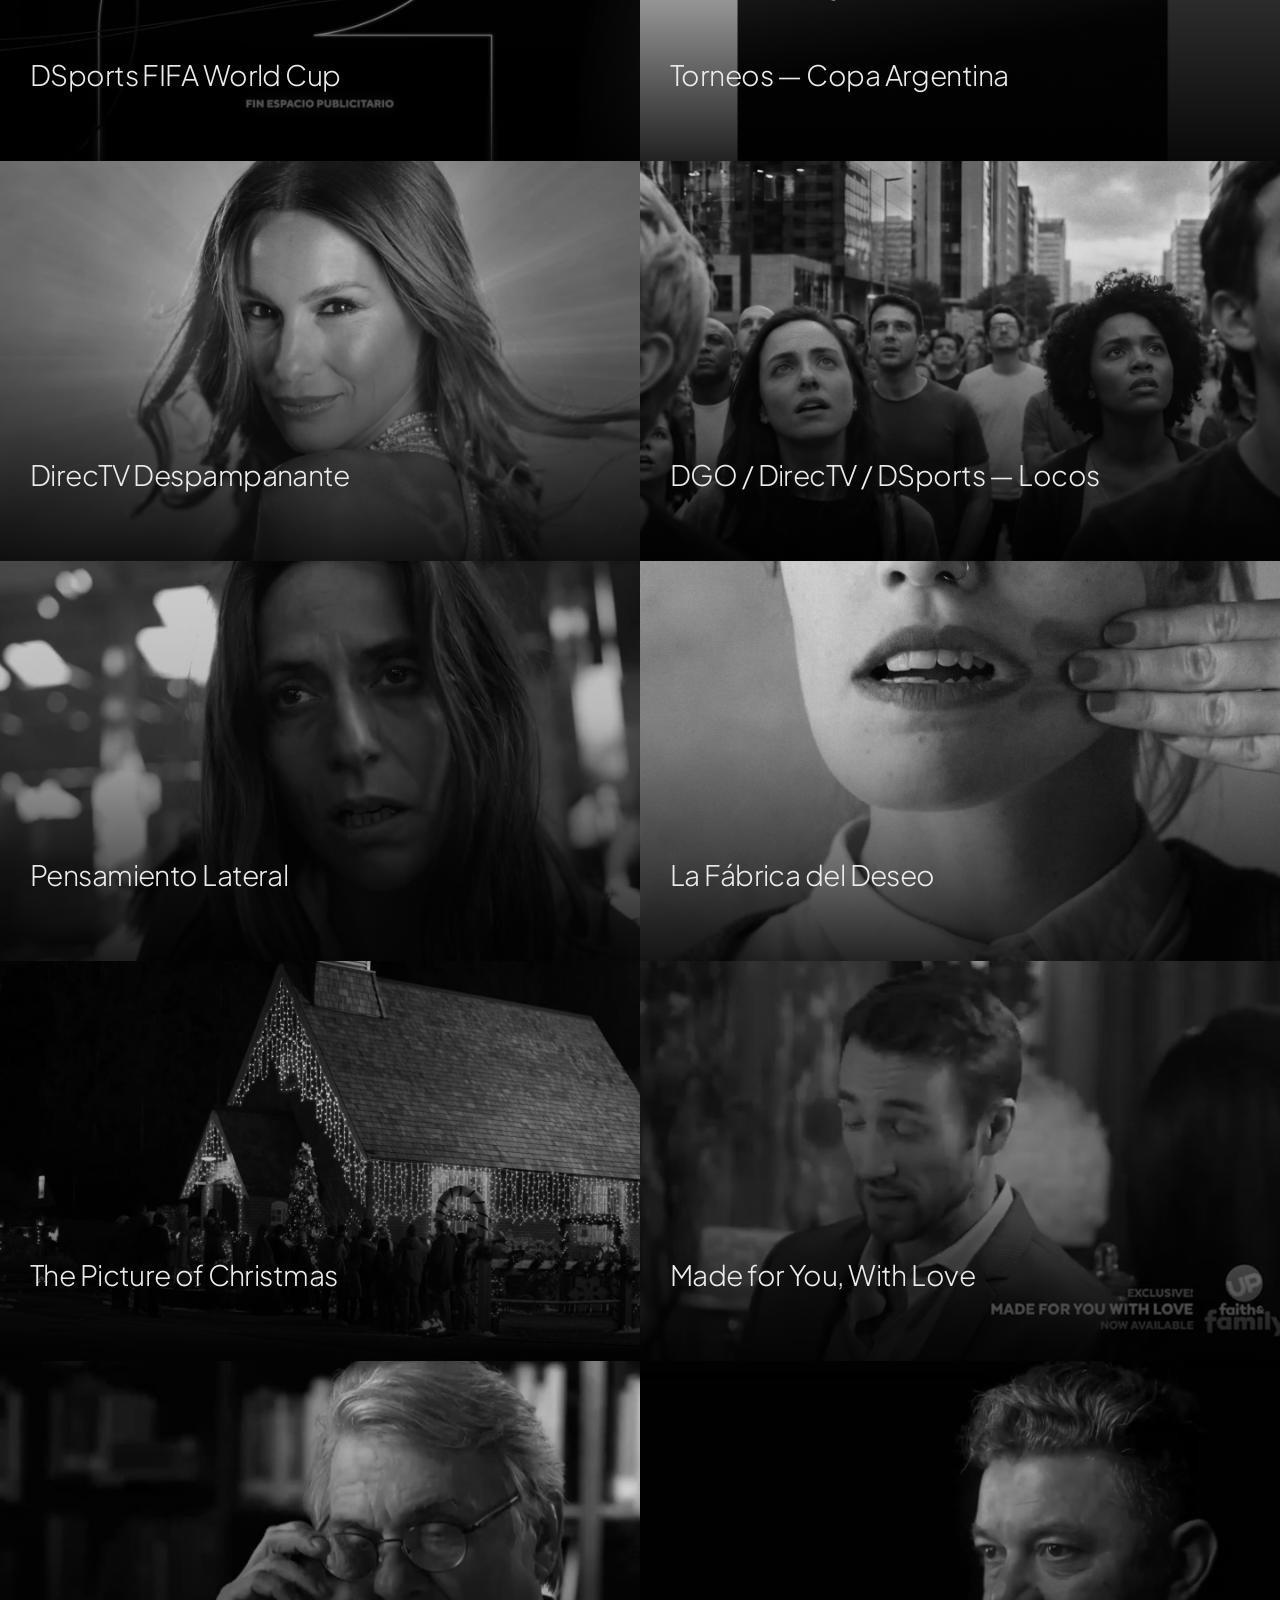
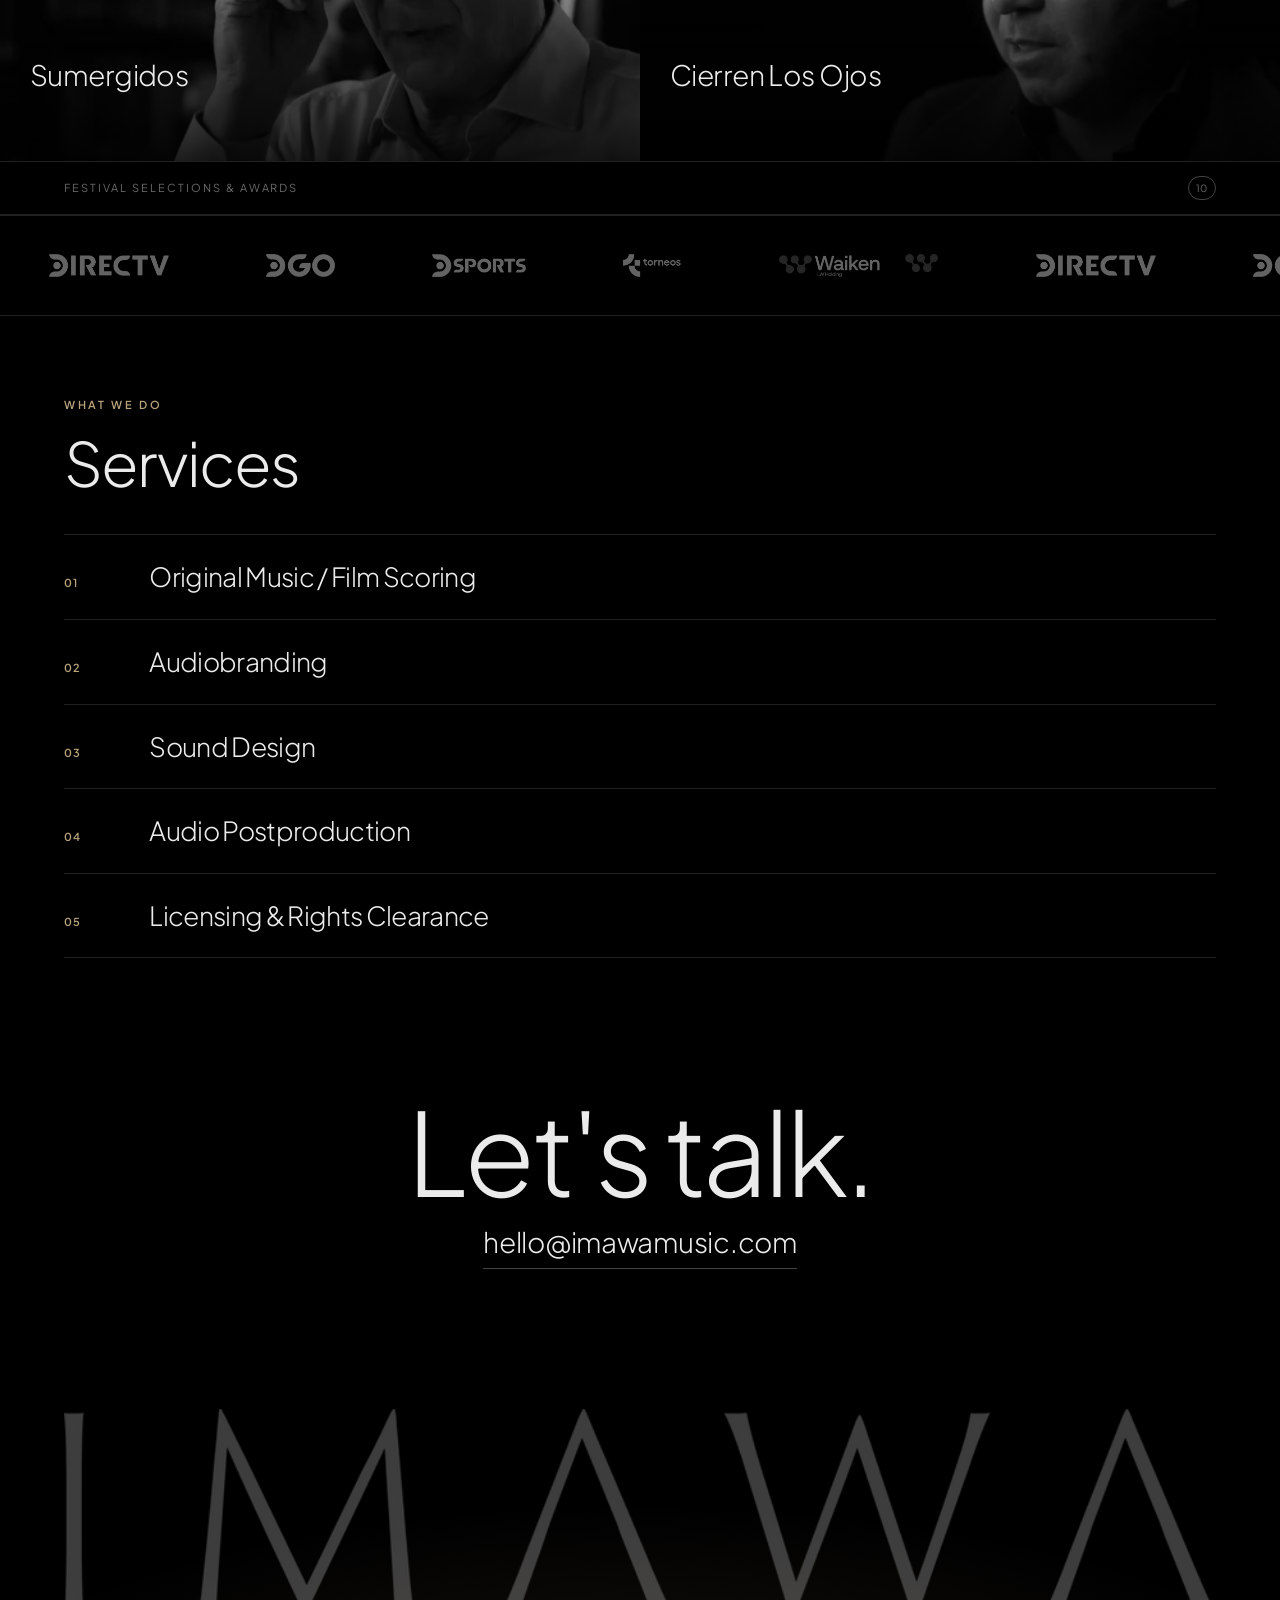
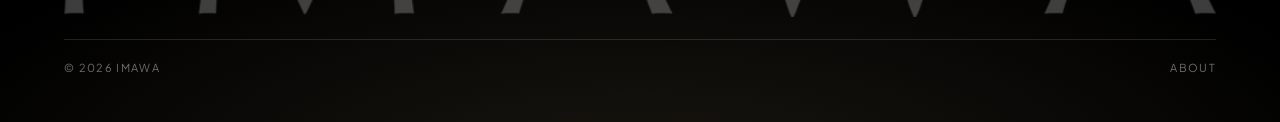
==== commit 6de778b2: "Festival selections become a readable slideshow The marks were being served at 720px and squeezed in" ====
--- a/index.html
+++ b/index.html
@@ -9,6 +9,12 @@
 <link rel="preconnect" href="https://fonts.gstatic.com" crossorigin>
 <link href="https://fonts.googleapis.com/css2?family=Plus+Jakarta+Sans:wght@300;400;500;600&display=swap" rel="stylesheet">
 <link rel="stylesheet" href="css/style.css">
+<link rel="icon" href="/favicon.ico" sizes="any">
+<link rel="icon" type="image/png" sizes="16x16" href="/assets/favicon/favicon-16.png">
+<link rel="icon" type="image/png" sizes="32x32" href="/assets/favicon/favicon-32.png">
+<link rel="apple-touch-icon" href="/assets/favicon/apple-touch-icon.png">
+<link rel="manifest" href="/site.webmanifest">
+<meta name="theme-color" content="#0A0A0A">
 </head>
 <body>
 <a class="skip" href="#main">Skip to content</a>
@@ -232,40 +238,75 @@
       <button class="fest__trigger" type="button" data-gallery="festGallery"
               aria-label="View festival selections and awards">
         <span class="fest__label">Festival selections &amp; awards</span>
-        <span class="fest__count">9</span>
+        <span class="fest__count">10</span>
       </button>
     </div>
 
     <!-- Lifted into the lightbox when the strip above is clicked. -->
+    <!-- Lifted into the lightbox when the strip above is clicked. Each tile is a
+         button: clicking one opens the slideshow so the posters can be read. -->
     <div id="festGallery" hidden>
       <div class="fest__grid">
-        <figure class="fest__tile">
-          <img src="media/festivals/mar-del-plata.jpg" alt="Mar del Plata" loading="lazy">
-        </figure>
-        <figure class="fest__tile">
-          <img src="media/festivals/promax-awards.jpg" alt="Promax Awards" loading="lazy">
-        </figure>
-        <figure class="fest__tile">
-          <img src="media/festivals/promax-awards-2.jpg" alt="Promax Awards" loading="lazy">
-        </figure>
-        <figure class="fest__tile">
-          <img src="media/festivals/poke.jpg" alt="Poke" loading="lazy">
-        </figure>
-        <figure class="fest__tile">
-          <img src="media/festivals/bafici.jpg" alt="Bafici" loading="lazy">
-        </figure>
-        <figure class="fest__tile">
-          <img src="media/festivals/martin-fierro-latino.png" alt="Martín Fierro Latino" loading="lazy">
-        </figure>
-        <figure class="fest__tile">
-          <img src="media/festivals/moscow.jpg" alt="Moscow International Film Festival" loading="lazy">
-        </figure>
-        <figure class="fest__tile">
-          <img src="media/festivals/cuba.png" alt="Festival de Cuba" loading="lazy">
-        </figure>
-        <figure class="fest__tile">
-          <img src="media/festivals/mexico.jpg" alt="Festival de México" loading="lazy">
-        </figure>
+        <button class="fest__tile" type="button"
+                data-full="media/festivals/mar-del-plata-40.jpg"
+                data-cap="40º Festival Internacional de Cine de Mar del Plata">
+          <span class="fest__shot"><img src="media/festivals/mar-del-plata-40.jpg" alt="40º Festival Internacional de Cine de Mar del Plata"></span>
+          <span class="fest__name">40º Mar del Plata</span>
+        </button>
+        <button class="fest__tile" type="button"
+                data-full="media/festivals/mar-del-plata.jpg"
+                data-cap="40º Mar del Plata — Lo mejor del festival">
+          <span class="fest__shot"><img src="media/festivals/mar-del-plata.jpg" alt="40º Mar del Plata — Lo mejor del festival"></span>
+          <span class="fest__name">Mar del Plata — flyer</span>
+        </button>
+        <button class="fest__tile" type="button"
+                data-full="media/festivals/bafici.jpg"
+                data-cap="BAFICI 21 — Buenos Aires Festival Internacional de Cine Independiente">
+          <span class="fest__shot"><img src="media/festivals/bafici.jpg" alt="BAFICI 21 — Buenos Aires Festival Internacional de Cine Independiente"></span>
+          <span class="fest__name">BAFICI 21</span>
+        </button>
+        <button class="fest__tile" type="button"
+                data-full="media/festivals/martin-fierro-latino.jpg"
+                data-cap="Martín Fierro Latino — Miami 2025">
+          <span class="fest__shot"><img src="media/festivals/martin-fierro-latino.jpg" alt="Martín Fierro Latino — Miami 2025"></span>
+          <span class="fest__name">Martín Fierro Latino</span>
+        </button>
+        <button class="fest__tile" type="button"
+                data-full="media/festivals/promax-awards.jpg"
+                data-cap="Promax Awards Latin America">
+          <span class="fest__shot"><img src="media/festivals/promax-awards.jpg" alt="Promax Awards Latin America"></span>
+          <span class="fest__name">Promax Awards</span>
+        </button>
+        <button class="fest__tile" type="button"
+                data-full="media/festivals/promax-awards-2.jpg"
+                data-cap="Promax Awards Latin America — Torneos">
+          <span class="fest__shot"><img src="media/festivals/promax-awards-2.jpg" alt="Promax Awards Latin America — Torneos"></span>
+          <span class="fest__name">Promax Awards — Torneos</span>
+        </button>
+        <button class="fest__tile" type="button"
+                data-full="media/festivals/poke.jpg"
+                data-cap="Poke — documentary, official selections">
+          <span class="fest__shot"><img src="media/festivals/poke.jpg" alt="Poke — documentary, official selections"></span>
+          <span class="fest__name">Poke</span>
+        </button>
+        <button class="fest__tile" type="button"
+                data-full="media/festivals/moscow.jpg"
+                data-cap="Moscow International Film Festival">
+          <span class="fest__shot"><img src="media/festivals/moscow.jpg" alt="Moscow International Film Festival"></span>
+          <span class="fest__name">Moscow IFF</span>
+        </button>
+        <button class="fest__tile" type="button"
+                data-full="media/festivals/cuba.png"
+                data-cap="Festival Internacional del Nuevo Cine Latinoamericano — La Habana">
+          <span class="fest__shot"><img src="media/festivals/cuba.png" alt="Festival Internacional del Nuevo Cine Latinoamericano — La Habana"></span>
+          <span class="fest__name">Nuevo Cine Latinoamericano</span>
+        </button>
+        <button class="fest__tile" type="button"
+                data-full="media/festivals/mexico.jpg"
+                data-cap="MICMXIFF — Festival Internacional de Cine, México">
+          <span class="fest__shot"><img src="media/festivals/mexico.jpg" alt="MICMXIFF — Festival Internacional de Cine, México"></span>
+          <span class="fest__name">MICMXIFF</span>
+        </button>
       </div>
     </div>
   </section>
--- a/css/style.css
+++ b/css/style.css
@@ -1021,3 +1021,88 @@
   .lb.is-gallery .lb__box{max-height:calc(100svh - var(--lb-chrome))}
 }
 .lb.is-gallery .lb__box > div{position:static;padding-right:4px}
+
+/* ======================================================================
+   POST-DELIVERY 32 — the festival gallery reads, and enlarges
+   ====================================================================== */
+
+/* The marks were being served at 720px and then squeezed into 190px tiles,
+   so a poster like the Mar del Plata flyer was unreadable. The files are now
+   the full originals, the tiles are bigger and carry a name, and every tile
+   is a button that opens a slideshow. Block 31 styled .fest__tile as the
+   paper box itself; the box is now .fest__shot, so the old paper, padding,
+   centring and 4/3 ratio have to be unset here. */
+.fest__grid{gap:clamp(14px,1.9vw,22px);
+  grid-template-columns:repeat(auto-fill,minmax(min(100%,250px),1fr))}
+.fest__tile{appearance:none;-webkit-appearance:none;border:0;border-radius:0;
+  background:none;padding:0;margin:0;color:var(--paper-45);font:inherit;
+  text-align:left;cursor:zoom-in;display:grid;gap:10px;place-items:stretch;
+  aspect-ratio:auto}
+/* Flex, not grid: as a grid item the image sized its own track, so a portrait
+   poster grew its tile and shouldered the rest of the row out of place.
+   min-height:0 lets max-height resolve against the 4/3 box instead. */
+.fest__shot{display:flex;align-items:center;justify-content:center;
+  aspect-ratio:4/3;overflow:hidden;border-radius:3px;
+  background:var(--paper);padding:clamp(14px,1.8vw,22px);
+  transition:transform .35s var(--ease)}
+.fest__shot img{flex:0 1 auto;min-width:0;min-height:0;
+  max-width:100%;max-height:100%;width:auto;height:auto;object-fit:contain}
+.fest__name{font-size:12px;letter-spacing:.04em;line-height:1.35;
+  transition:color .3s var(--ease)}
+.fest__tile:hover .fest__shot,.fest__tile:focus-visible .fest__shot{transform:translateY(-3px)}
+.fest__tile:hover .fest__name,.fest__tile:focus-visible .fest__name{color:var(--paper)}
+
+/* The slideshow is mounted on <body>, not inside .lb, so neither the
+   lightbox's own overflow:auto nor any transformed ancestor can clip it.
+   .lb sits at z-index 300, so this goes above it. */
+.fv{position:fixed;inset:0;z-index:400;display:none;background:rgba(8,8,8,.97);
+  grid-template-rows:auto minmax(0,1fr) auto;gap:clamp(10px,2vh,18px);
+  padding:clamp(12px,2vw,22px)}
+.fv.open{display:grid}
+.fv__head{display:flex;align-items:center;justify-content:space-between;gap:16px}
+.fv__count{font-size:11px;letter-spacing:.12em;text-transform:uppercase;
+  color:var(--paper-45)}
+.fv__close{appearance:none;-webkit-appearance:none;background:none;padding:0;
+  width:44px;height:44px;display:grid;place-items:center;cursor:pointer;
+  border:1px solid var(--line-2);border-radius:999px;color:var(--paper-45);
+  transition:color .3s var(--ease),border-color .3s var(--ease)}
+.fv__close:hover,.fv__close:focus-visible{color:var(--paper);border-color:var(--paper)}
+.fv__close i{position:relative;display:block;width:16px;height:16px}
+.fv__close i::before,.fv__close i::after{content:"";position:absolute;top:50%;left:0;
+  width:100%;height:1px;background:currentColor}
+.fv__close i::before{transform:rotate(45deg)}
+.fv__close i::after{transform:rotate(-45deg)}
+
+.fv__stage{position:relative;display:flex;align-items:center;
+  justify-content:center;min-height:0;overflow:hidden}
+.fv__img{flex:0 1 auto;min-width:0;min-height:0;
+  max-width:100%;max-height:100%;width:auto;height:auto;object-fit:contain;
+  background:var(--paper);border-radius:3px;padding:clamp(10px,1.6vw,24px)}
+.fv__nav{position:absolute;top:50%;translate:0 -50%;appearance:none;
+  -webkit-appearance:none;background:rgba(8,8,8,.6);padding:0;cursor:pointer;
+  width:52px;height:52px;display:grid;place-items:center;
+  border:1px solid var(--line-2);border-radius:999px;color:var(--paper-45);
+  transition:color .3s var(--ease),border-color .3s var(--ease),background .3s var(--ease)}
+.fv__nav:hover,.fv__nav:focus-visible{color:var(--paper);border-color:var(--paper);
+  background:rgba(8,8,8,.85)}
+.fv__nav--prev{left:0}
+.fv__nav--next{right:0}
+.fv__nav i{display:block;width:12px;height:12px;border-top:1px solid currentColor;
+  border-right:1px solid currentColor}
+.fv__nav--prev i{rotate:-135deg;margin-left:4px}
+.fv__nav--next i{rotate:45deg;margin-right:4px}
+
+.fv__foot{text-align:center;font-size:13px;line-height:1.4;color:var(--paper-45);
+  padding:0 clamp(48px,8vw,80px)}
+
+@media (max-width:700px){
+  .fest__grid{grid-template-columns:repeat(auto-fill,minmax(min(100%,150px),1fr))}
+  .fv__nav{width:44px;height:44px}
+  .fv__nav--prev{left:-4px}
+  .fv__nav--next{right:-4px}
+  .fv__img{padding:10px}
+}
+@media (prefers-reduced-motion:reduce){
+  .fest__shot{transition:none}
+  .fest__tile:hover .fest__shot,.fest__tile:focus-visible .fest__shot{transform:none}
+}
